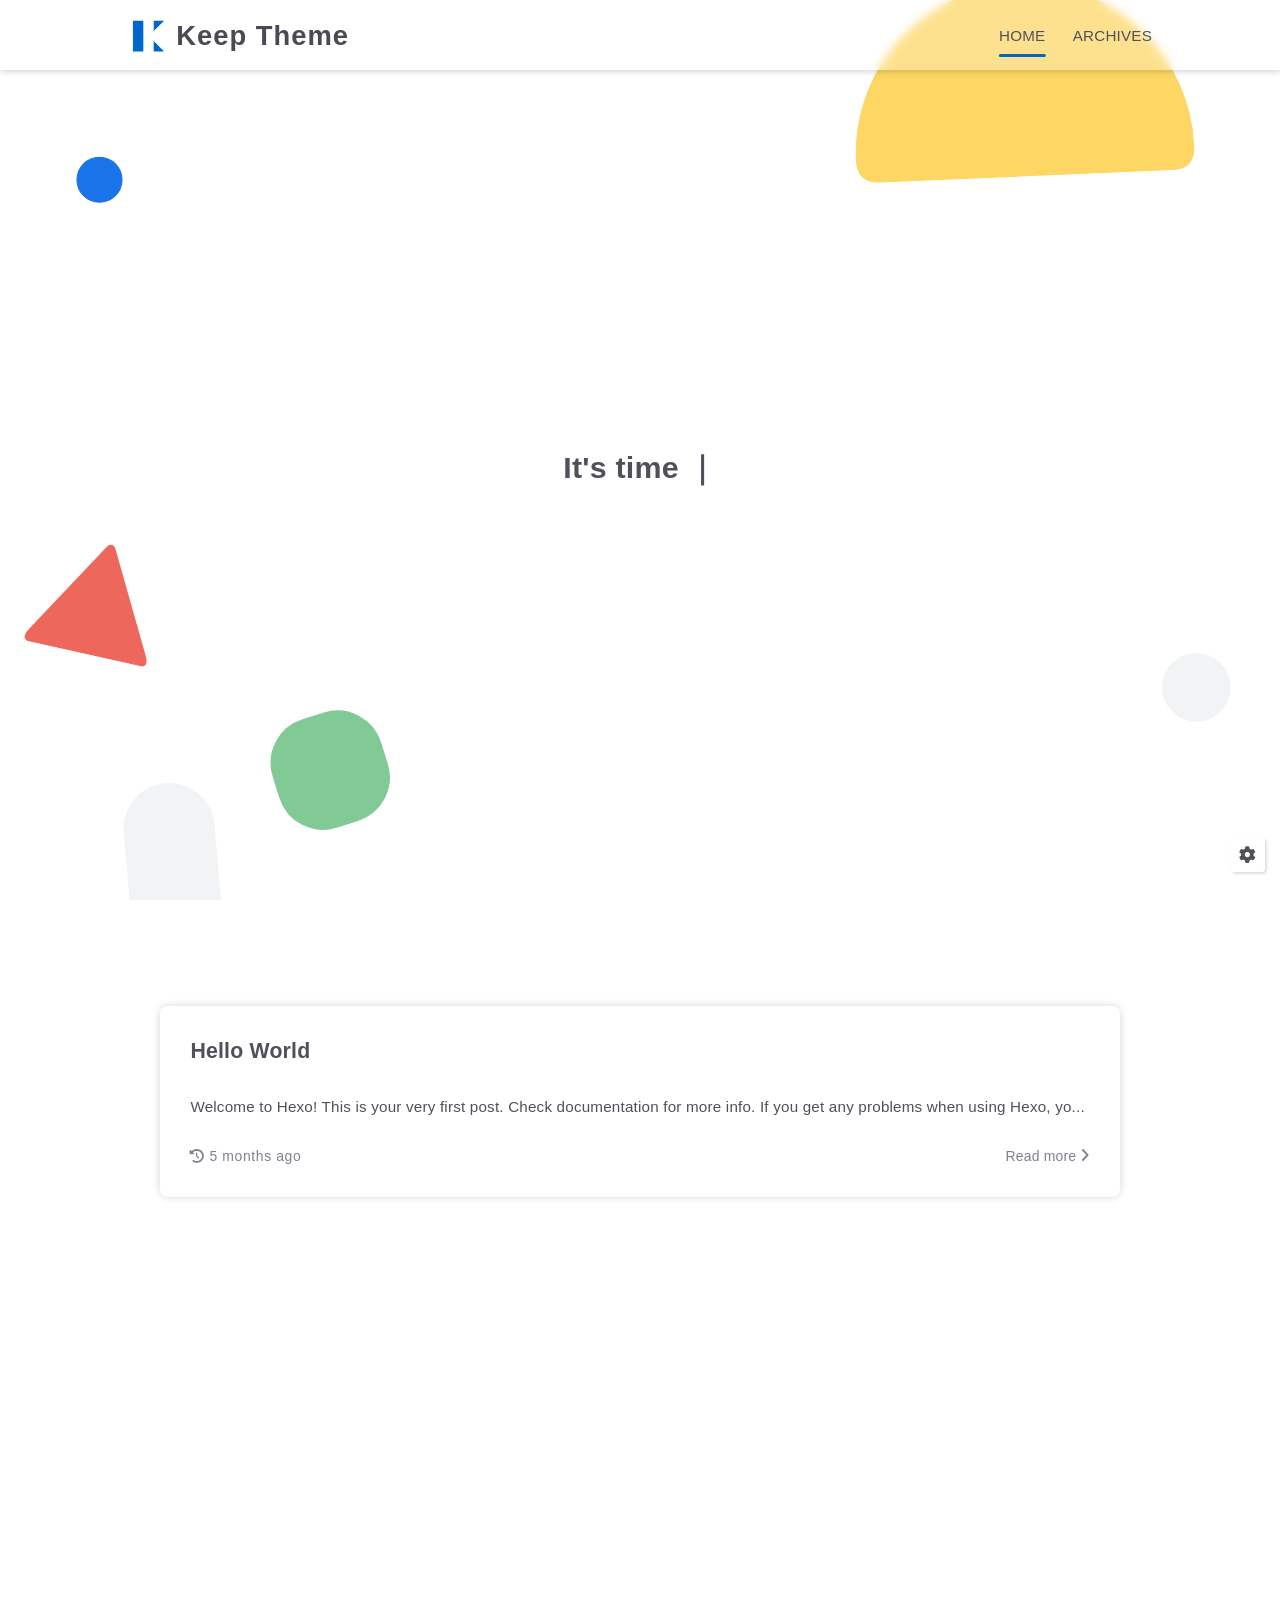
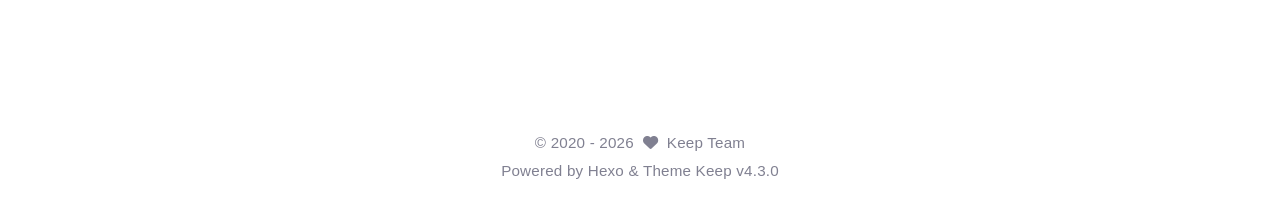
==== index.html @ 242fffd3 "Site updated: 2026-06-15 00:03:01" ====
<!DOCTYPE html>
<html lang="en">
<head>
    <meta charset="utf-8">
    <meta name="viewport" content="width=device-width, initial-scale=1, maximum-scale=1">
    <meta name="keywords" content="Hexo Theme Keep">
    <meta name="description" content="Hexo Theme Keep">
    <meta name="author" content="Keep Team">
    
    <title>
        
        Keep Theme
    </title>
    
<link rel="stylesheet" href="/css/style.css">

    
        <link rel="shortcut icon" href="/images/logo.svg">
    
    
<link rel="stylesheet" href="/font/css/fontawesome.min.css">

    
<link rel="stylesheet" href="/font/css/regular.min.css">

    
<link rel="stylesheet" href="/font/css/solid.min.css">

    
<link rel="stylesheet" href="/font/css/brands.min.css">

    
    <script>
        (function () {
            let theme = localStorage.getItem('KEEP-THEME-STATUS');
            let classname = "";
            if (!theme || (JSON.parse(theme).isAutoTheme)){
                classname = (window.matchMedia && window.matchMedia('(prefers-color-scheme: dark)').matches) ? "dark-mode" : "light-mode";
            }
            else{
                classname = JSON.parse(theme).isDark ? "dark-mode" : "light-mode";
            }
            document.documentElement.classList.add(classname);
        })();
    </script>
    <script class="keep-theme-configurations">
    const KEEP = window.KEEP || {}
    KEEP.hexo_config = {"hostname":"example.com","root":"/","language":"en"}
    KEEP.theme_config = {"base_info":{"primary_color":"#0066cc","title":"Keep Theme","author":"Keep Team","avatar":"/images/avatar.svg","logo":"/images/logo.svg","favicon":"/images/logo.svg"},"menu":{"home":"/","archives":"/archives"},"first_screen":{"enable":true,"background_img":"/images/bg.svg","background_img_dark":"/images/bg.svg","description":"It's time to study.","hitokoto":false},"social_contact":{"enable":false,"links":{"github":null,"weixin":null,"qq":null,"weibo":null,"zhihu":null,"twitter":null,"x":null,"facebook":null,"email":null}},"scroll":{"progress_bar":false,"percent":false,"hide_header":true},"home":{"announcement":null,"category":false,"tag":false,"post_datetime":"updated"},"post":{"author_badge":{"enable":true,"level_badge":true,"custom_badge":["One","Two","Three"]},"word_count":{"wordcount":false,"min2read":false},"datetime_format":"YYYY-MM-DD HH:mm:ss","copyright_info":false,"share":false,"reward":{"enable":false,"img_link":null,"text":null,"icon":null}},"code_block":{"tools":{"enable":false,"style":"default"},"highlight_theme":"default"},"toc":{"enable":false,"number":false,"expand_all":false,"init_open":true,"layout":"right"},"website_count":{"busuanzi_count":{"enable":false,"site_uv":false,"site_pv":false,"page_pv":false}},"local_search":{"enable":false,"preload":false},"comment":{"enable":false,"use":"valine","valine":{"appid":null,"appkey":null,"server_urls":null,"placeholder":null},"gitalk":{"github_id":null,"github_admins":null,"repository":null,"client_id":null,"client_secret":null,"proxy":null},"twikoo":{"env_id":null,"region":null,"version":"1.6.39"},"waline":{"server_url":null,"reaction":false,"version":"3.3.2"},"giscus":{"repo":null,"repo_id":null,"category":"Announcements","category_id":null,"reactions_enabled":false},"artalk":{"server":null},"disqus":{"shortname":null}},"rss":{"enable":false},"lazyload":{"enable":false},"cdn":{"enable":false,"provider":"cdnjs","custom":{"enable":false,"url":null}},"pjax":{"enable":false},"footer":{"since":2020,"word_count":false,"site_deploy":{"enable":false,"provider":"github","url":null},"record":{"enable":false,"list":[{"code":null,"link":null}]}},"inject":{"enable":false,"css":[null],"js":[null]},"root":"","search_db_path":"keep-search.json","source_data":{},"version":"4.3.0"}
    KEEP.language_ago = {"second":"%s seconds ago","minute":"%s minutes ago","hour":"%s hours ago","day":"%s days ago","week":"%s weeks ago","month":"%s months ago","year":"%s years ago"}
    KEEP.language_code_block = {"copy":"Copy code","copied":"Copied","fold":"Fold code block","folded":"Folded"}
    KEEP.language_copy_copyright = {"copy":"Copy copyright info","copied":"Copied","title":"Original post title","author":"Original post author","link":"Original post link"}
  </script>
<meta name="generator" content="Hexo 7.3.0"></head>


<body>
<div class="progress-bar-container">
    

    
</div>



<main class="page-container border-box">
    <!-- home first screen  -->
    
        
<div class="first-screen-container border-box flex-center fade-in-down-animation">
    <div class="first-screen-content border-box">
        <div class="top-placeholder border-box"></div>

        <div class="middle-placeholder border-box">
            
                <div class="description border-box">
                    
                        
                            
                                <div class="desc-item border-box"><span class="desc">It&#39;s time to study.</span><span class="cursor">｜</span></div>
                            
                        
                    
                </div>
            

            
        </div>

        <div class="bottom-placeholder border-box">
            
        </div>
    </div>
</div>

    

    <!-- page content -->
    <div class="page-main-content border-box is-home">
        <div class="page-main-content-top">
            
<header class="header-wrapper transparent-1">

    <div class="border-box header-content has-first-screen">
        <div class="left flex-start border-box">
            
                <a class="logo-image border-box" href="/">
                    <img src="/images/logo.svg">
                </a>
            
            <a class="site-name border-box" href="/">
               Keep Theme
            </a>
        </div>

        <div class="right border-box">
            <div class="pc border-box">
                <ul class="menu-list border-box">
                    
                        
                        <li class="menu-item flex-start border-box active">
                            <a class="menu-text-color border-box" href="/">
                                
                                HOME
                                
                            </a>
                            
                        </li>
                    
                        
                        <li class="menu-item flex-start border-box">
                            <a class="menu-text-color border-box" href="/archives">
                                
                                ARCHIVES
                                
                            </a>
                            
                        </li>
                    
                    
                </ul>
            </div>
            <div class="mobile border-box flex-start">
                
                <div class="icon-item menu-bar">
                    <div class="menu-bar-middle"></div>
                </div>
            </div>
        </div>
    </div>

    <div class="header-drawer">
        <ul class="drawer-menu-list border-box">
            
                
                <li class="drawer-menu-item border-box not-sub-menu active">
                    <label class="drawer-menu-label border-box">
                        <a class="drawer-menu-text-color left-side flex-start border-box" href="/">
                            
                            HOME
                        </a>
                        
                    </label>
                    
                </li>
            
                
                <li class="drawer-menu-item border-box not-sub-menu">
                    <label class="drawer-menu-label border-box">
                        <a class="drawer-menu-text-color left-side flex-start border-box" href="/archives">
                            
                            ARCHIVES
                        </a>
                        
                    </label>
                    
                </li>
            
        </ul>
    </div>

    <div class="window-mask"></div>

</header>


        </div>

        <div class="page-main-content-middle border-box">

            <div class="main-content border-box">
                

                    <div class="home-content-container fade-in-down-animation">
    
    <ul class="home-post-list border-box">
        
            <li class="home-post-item">

                

                <div class="home-post-item-bottom border-box">
                    
                    <h3 class="home-post-title border-box">
                        <a href="/2026/06/14/hello-world/">
                            Hello World
                        </a>
                    </h3>

                    <div class="home-post-content keep-markdown-body">
                        
                            Welcome to Hexo! This is your very first post. Check documentation for more info. If you get any problems when using Hexo, yo...
                        
                    </div>

                    

<div class="post-meta-info-container border-box home">
    <div class="post-meta-info border-box">
        
            <span class="meta-info-item border-box">
                <i class="icon fa-solid fa-history"></i>&nbsp;<span class="home-post-history"
                                                                                data-updated="Sun Jun 14 2026 20:55:34 GMT+0800"
                >2026-06-14 20:55:34</span>
            </span>
        

        

        

        

        
        
        
        
    </div>

    
        <a class="home-read-more" href="/2026/06/14/hello-world/">Read more&nbsp;<i class="icon fas fa-angle-right"></i></a>
    
</div>

                </div>
            </li>
        
    </ul>
    



</div>


                
            </div>
        </div>

        <div class="page-main-content-bottom border-box">
            
<footer class="footer border-box">
    <div class="copyright-info info-item">
    &copy;&nbsp;<span>2020</span>&nbsp;-&nbsp;2026
    
            &nbsp;<i class="fas fa-heart icon-animate"></i>&nbsp;&nbsp;<a href="/">Keep Team</a>
        
    </div>

    <div class="theme-info info-item">
        Powered by&nbsp;<a target="_blank" href="https://hexo.io">Hexo</a>&nbsp;&&nbsp;Theme&nbsp;<a class="keep-version" target="_blank" href="https://github.com/XPoet/hexo-theme-keep">Keep</a>
    </div>

    

    

    
</footer>

        </div>
    </div>

    <!-- post tools -->
    

    <!-- side tools -->
    <div class="side-tools">
        <div class="side-tools-container border-box side-tools-show-handle">
    <ul class="side-tools-list side-tools-show-handle border-box">
        <li class="tools-item tool-font-adjust-plus flex-center">
            <i class="fas fa-search-plus"></i>
        </li>

        <li class="tools-item tool-font-adjust-minus flex-center">
            <i class="fas fa-search-minus"></i>
        </li>

        <!-- toggle mode -->
        
            <li class="tools-item tool-toggle-theme-mode flex-center">
                <i class="fas fa-moon"></i>
            </li>
        

        <!-- rss -->
        

        <!-- to bottom -->
        <li class="tools-item tool-scroll-to-bottom flex-center">
            <i class="fas fa-arrow-down"></i>
        </li>
    </ul>

    <ul class="exposed-tools-list border-box">
        

        

        <li class="tools-item tool-toggle-show flex-center">
            <i class="fas fa-cog fa-spin"></i>
        </li>

        <li class="tools-item tool-scroll-to-top flex-center show-arrow">
            <i class="arrow fas fa-arrow-up"></i>
            <span class="percent"></span>
        </li>
    </ul>
</div>

    </div>

    <!-- image mask -->
    <div class="zoom-in-image-mask">
    <img class="zoom-in-image">
</div>


    <!-- local search -->
    

    <!-- tablet toc -->
    
</main>






<!-- common js -->

<script src="/js/utils.js"></script>

<script src="/js/header-shrink.js"></script>

<script src="/js/back2top.js"></script>

<script src="/js/toggle-theme.js"></script>

<script src="/js/code-block.js"></script>

<script src="/js/main.js"></script>

<script src="/js/libs/anime.min.js"></script>


<!-- local search -->


<!-- lazyload -->


<div class="">
    <!-- home page -->
    
        
<script src="/js/page/home-page.js"></script>

    

    <!-- post page -->
    

    <!-- categories page -->
    

    <!-- links page -->
    

    <!-- photos page -->
    

    <!-- tools page -->
    
</div>

<!-- mermaid -->


<!-- pjax -->



</body>
</html>
---- css/style.css ----
:root {
  --base-font-size: 15.2px;
  --base-line-height: 22px;
  --base-font-weight: 400;
  --base-font-family: Optima-Regular, Optima, PingFang SC, Microsoft YaHei, sans-serif;
  --page-content-width: 80%;
  --page-content-width-tablet: 88%;
  --page-content-width-mobile: 90%;
  --page-content-max-width: 960px;
  --page-content-max-width-2: calc(var(--page-content-max-width) * 1.2);
  --component-gap: 36px;
  --box-border-radius: 8px;
  --header-height: 70px;
  --header-shrink-height: calc(var(--header-height) * 0.72);
  --header-backdrop-filter-blur: 4px;
  --header-scroll-progress-bar-height: 2px;
  --header-title-font-family: var(--base-font-family);
  --header-title-font-size: 1.8rem;
  --header-menu-icon: inline-flex;
  --first-screen-display: block;
  --first-screen-font-family: var(--base-font-family);
  --first-screen-font-size: 2rem;
  --first-screen-font-color-light: #50505c;
  --first-screen-font-color-dark: #adbac5;
  --first-screen-font-offset: 0;
  --first-screen-icon-size: 1.8rem;
  --first-screen-icon-color-light: #50505c;
  --first-screen-icon-color-dark: #adbac5;
  --first-screen-header-font-color-light: #50505c;
  --first-screen-header-font-color-dark: #adbac5;
  --home-post-hover-scale: 1;
  --post-title-align: left;
  --post-author-avatar: block;
  --post-author-name: flex;
  --post-create-datetime: flex;
  --post-update-datetime: flex;
  --post-img-align: 0 auto 0 0;
}
.fade-in-down-animation {
  animation-name: fade-in-down;
  animation-duration: 1s;
  animation-fill-mode: both;
}
.title-hover-animation {
  position: relative;
  display: inline-block;
  color: var(--text-color-2);
  line-height: 1.3;
  vertical-align: top;
  border-bottom: none;
}
.title-hover-animation::before {
  position: absolute;
  bottom: -4px;
  left: 0;
  width: 100%;
  height: 2px;
  background-color: var(--text-color-2);
  transform: scaleX(0);
  visibility: hidden;
  content: "";
  transition-delay: 0s, 0s, 0s, 0s, 0s, 0s;
  transition-timing-function: ease, ease, ease, ease, ease-in-out, ease-in-out;
  transition-duration: 0.2s, 0.2s, 0.2s, 0.2s, 0.2s, 0.2s;
  transition-property: color, background, box-shadow, border-color, visibility, transform;
}
.title-hover-animation:hover::before {
  transform: scaleX(1);
  visibility: visible;
}
@-moz-keyframes fade-in-down {
  0% {
    transform: translateY(-50px);
    opacity: 0;
  }
  100% {
    transform: translateY(0);
    opacity: 1;
  }
}
@-webkit-keyframes fade-in-down {
  0% {
    transform: translateY(-50px);
    opacity: 0;
  }
  100% {
    transform: translateY(0);
    opacity: 1;
  }
}
@-o-keyframes fade-in-down {
  0% {
    transform: translateY(-50px);
    opacity: 0;
  }
  100% {
    transform: translateY(0);
    opacity: 1;
  }
}
@keyframes fade-in-down {
  0% {
    transform: translateY(-50px);
    opacity: 0;
  }
  100% {
    transform: translateY(0);
    opacity: 1;
  }
}
@-moz-keyframes heartbeat-animate {
  0%, 100% {
    transform: scale(1);
  }
  10%, 30% {
    transform: scale(0.88);
  }
  20%, 40%, 60%, 80% {
    transform: scale(1.08);
  }
  50%, 70% {
    transform: scale(1.08);
  }
}
@-webkit-keyframes heartbeat-animate {
  0%, 100% {
    transform: scale(1);
  }
  10%, 30% {
    transform: scale(0.88);
  }
  20%, 40%, 60%, 80% {
    transform: scale(1.08);
  }
  50%, 70% {
    transform: scale(1.08);
  }
}
@-o-keyframes heartbeat-animate {
  0%, 100% {
    transform: scale(1);
  }
  10%, 30% {
    transform: scale(0.88);
  }
  20%, 40%, 60%, 80% {
    transform: scale(1.08);
  }
  50%, 70% {
    transform: scale(1.08);
  }
}
@keyframes heartbeat-animate {
  0%, 100% {
    transform: scale(1);
  }
  10%, 30% {
    transform: scale(0.88);
  }
  20%, 40%, 60%, 80% {
    transform: scale(1.08);
  }
  50%, 70% {
    transform: scale(1.08);
  }
}
@-moz-keyframes img-loading-animation {
  to {
    transform: rotate(1turn);
  }
}
@-webkit-keyframes img-loading-animation {
  to {
    transform: rotate(1turn);
  }
}
@-o-keyframes img-loading-animation {
  to {
    transform: rotate(1turn);
  }
}
@keyframes img-loading-animation {
  to {
    transform: rotate(1turn);
  }
}
@-moz-keyframes blink-caret {
  from, to {
    opacity: 0;
  }
  50% {
    opacity: 1;
  }
}
@-webkit-keyframes blink-caret {
  from, to {
    opacity: 0;
  }
  50% {
    opacity: 1;
  }
}
@-o-keyframes blink-caret {
  from, to {
    opacity: 0;
  }
  50% {
    opacity: 1;
  }
}
@keyframes blink-caret {
  from, to {
    opacity: 0;
  }
  50% {
    opacity: 1;
  }
}
@-moz-keyframes shake {
  0% {
    transform: rotate(-5deg);
  }
  25% {
    transform: rotate(5deg);
  }
  50% {
    transform: rotate(-5deg);
  }
  75% {
    transform: rotate(5deg);
  }
  100% {
    transform: rotate(-5deg);
  }
}
@-webkit-keyframes shake {
  0% {
    transform: rotate(-5deg);
  }
  25% {
    transform: rotate(5deg);
  }
  50% {
    transform: rotate(-5deg);
  }
  75% {
    transform: rotate(5deg);
  }
  100% {
    transform: rotate(-5deg);
  }
}
@-o-keyframes shake {
  0% {
    transform: rotate(-5deg);
  }
  25% {
    transform: rotate(5deg);
  }
  50% {
    transform: rotate(-5deg);
  }
  75% {
    transform: rotate(5deg);
  }
  100% {
    transform: rotate(-5deg);
  }
}
@keyframes shake {
  0% {
    transform: rotate(-5deg);
  }
  25% {
    transform: rotate(5deg);
  }
  50% {
    transform: rotate(-5deg);
  }
  75% {
    transform: rotate(5deg);
  }
  100% {
    transform: rotate(-5deg);
  }
}
:root {
  --primary-color: #06c;
  --primary-color-light-1: #0075eb;
  --primary-color-light-2: #0a85ff;
  --primary-color-dark-1: #005cb8;
  --primary-color-dark-2: #0052a3;
  --background-color-1: #fff;
  --background-color-1-transparent: rgba(255,255,255,0.6);
  --background-color-2: #f7f7f7;
  --background-color-3: #f0f0f0;
  --content-background-color: #fff;
  --text-color-1: #484853;
  --text-color-2: #4c4c57;
  --text-color-3: #50505c;
  --text-color-4: #808091;
  --text-color-5: #b7b7c0;
  --text-color-6: #ededef;
  --text-color-badge: #fff;
  --toc-text-color: #6f6f80;
  --badge-color: #f0f0f0;
  --badge-background-color: #9393a1;
  --border-color: #b3b3b3;
  --selection-color: #0075eb;
  --shadow-color: rgba(0,0,0,0.16);
  --shadow-hover-color: rgba(0,0,0,0.22);
  --scrollbar-color: #686877;
  --scrollbar-background-color: #e6e6e6;
  --toc-scrollbar-color: rgba(80,80,92,0.1);
  --copyright-icon-bg-color: rgba(80,80,92,0.12);
  --avatar-background-color: #005cb8;
  --header-transparent-background-1: rgba(255,255,255,0.28);
  --header-transparent-background-2: rgba(255,255,255,0.4);
  --pjax-progress-bar-color: linear-gradient(45deg, #f10006, #ef5b00, #e59c01, #19ca05, #00cab5, #0264c8, #c303c3);
  --post-h-bottom-border-color: rgba(80,80,92,0.15);
  --keep-info-color: rgba(117,117,122,0.8);
  --keep-info-background-color: rgba(117,117,122,0.1);
  --keep-info-border-color: rgba(117,117,122,0.6);
  --keep-primary-color: #0458ab;
  --keep-primary-background-color: rgba(4,88,171,0.1);
  --keep-primary-border-color: rgba(4,88,171,0.6);
  --keep-warning-color: #b78d0f;
  --keep-warning-background-color: rgba(183,141,15,0.1);
  --keep-warning-border-color: rgba(183,141,15,0.6);
  --keep-success-color: #10b981;
  --keep-success-background-color: rgba(16,185,129,0.1);
  --keep-success-border-color: rgba(16,185,129,0.6);
  --keep-danger-color: #f43f5e;
  --keep-danger-background-color: rgba(244,63,94,0.1);
  --keep-danger-border-color: rgba(244,63,94,0.6);
  display: none;
}
.light-mode {
  --primary-color: #06c;
  --primary-color-light-1: #0075eb;
  --primary-color-light-2: #0a85ff;
  --primary-color-dark-1: #005cb8;
  --primary-color-dark-2: #0052a3;
  --background-color-1: #fff;
  --background-color-1-transparent: rgba(255,255,255,0.6);
  --background-color-2: #f7f7f7;
  --background-color-3: #f0f0f0;
  --content-background-color: #fff;
  --text-color-1: #484853;
  --text-color-2: #4c4c57;
  --text-color-3: #50505c;
  --text-color-4: #808091;
  --text-color-5: #b7b7c0;
  --text-color-6: #ededef;
  --text-color-badge: #fff;
  --toc-text-color: #6f6f80;
  --badge-color: #f0f0f0;
  --badge-background-color: #9393a1;
  --border-color: #b3b3b3;
  --selection-color: #0075eb;
  --shadow-color: rgba(0,0,0,0.16);
  --shadow-hover-color: rgba(0,0,0,0.22);
  --scrollbar-color: #686877;
  --scrollbar-background-color: #e6e6e6;
  --toc-scrollbar-color: rgba(80,80,92,0.1);
  --copyright-icon-bg-color: rgba(80,80,92,0.12);
  --avatar-background-color: #005cb8;
  --header-transparent-background-1: rgba(255,255,255,0.28);
  --header-transparent-background-2: rgba(255,255,255,0.4);
  --pjax-progress-bar-color: linear-gradient(45deg, #f10006, #ef5b00, #e59c01, #19ca05, #00cab5, #0264c8, #c303c3);
  --post-h-bottom-border-color: rgba(80,80,92,0.15);
  --keep-info-color: rgba(117,117,122,0.8);
  --keep-info-background-color: rgba(117,117,122,0.1);
  --keep-info-border-color: rgba(117,117,122,0.6);
  --keep-primary-color: #0458ab;
  --keep-primary-background-color: rgba(4,88,171,0.1);
  --keep-primary-border-color: rgba(4,88,171,0.6);
  --keep-warning-color: #b78d0f;
  --keep-warning-background-color: rgba(183,141,15,0.1);
  --keep-warning-border-color: rgba(183,141,15,0.6);
  --keep-success-color: #10b981;
  --keep-success-background-color: rgba(16,185,129,0.1);
  --keep-success-border-color: rgba(16,185,129,0.6);
  --keep-danger-color: #f43f5e;
  --keep-danger-background-color: rgba(244,63,94,0.1);
  --keep-danger-border-color: rgba(244,63,94,0.6);
  display: unset;
}
.dark-mode {
  --primary-color: #06c;
  --primary-color-light-1: #0075eb;
  --primary-color-light-2: #0a85ff;
  --primary-color-dark-1: #005cb8;
  --primary-color-dark-2: #0052a3;
  --background-color-1: #22272e;
  --background-color-1-transparent: rgba(34,39,46,0.6);
  --background-color-2: #292f38;
  --background-color-3: #313842;
  --content-background-color: #21262d;
  --text-color-1: #b7c2cc;
  --text-color-2: #b2bec8;
  --text-color-3: #adbac5;
  --text-color-4: #6c8397;
  --text-color-5: #4d5e6c;
  --text-color-6: #2e3841;
  --text-color-badge: #ddd;
  --toc-text-color: #8296a6;
  --badge-color: #343c47;
  --badge-background-color: #ced6dc;
  --border-color: #596678;
  --selection-color: #005ebc;
  --shadow-color: rgba(120,120,120,0.18);
  --shadow-hover-color: rgba(120,120,120,0.24);
  --scrollbar-color: #505b6c;
  --scrollbar-background-color: #1d2127;
  --toc-scrollbar-color: rgba(173,186,197,0.1);
  --copyright-icon-bg-color: rgba(173,186,197,0.12);
  --avatar-background-color: #004a93;
  --header-transparent-background-1: rgba(34,39,46,0.28);
  --header-transparent-background-2: rgba(34,39,46,0.4);
  --pjax-progress-bar-color: linear-gradient(45deg, #ea404a, #ea722f, #e9a71f, #67e559, #18ecec, #1b85f1, #ee1dee);
  --post-h-bottom-border-color: rgba(173,186,197,0.15);
  --keep-info-color: #9999a2;
  --keep-info-background-color: rgba(153,153,162,0.1);
  --keep-info-border-color: rgba(153,153,162,0.5);
  --keep-primary-color: #268bef;
  --keep-primary-background-color: rgba(38,139,239,0.1);
  --keep-primary-border-color: rgba(38,139,239,0.6);
  --keep-warning-color: #ecc34d;
  --keep-warning-background-color: rgba(236,195,77,0.1);
  --keep-warning-border-color: rgba(236,195,77,0.6);
  --keep-success-color: #10b981;
  --keep-success-background-color: rgba(16,185,129,0.1);
  --keep-success-border-color: rgba(16,185,129,0.6);
  --keep-danger-color: #f43f5e;
  --keep-danger-background-color: rgba(244,63,94,0.1);
  --keep-danger-border-color: rgba(244,63,94,0.6);
  display: unset;
}
* {
  transition-delay: 0s, 0s, 0s, 0s;
  transition-timing-function: ease, ease, ease, ease;
  transition-duration: 0.2s, 0.2s, 0.2s, 0.2s;
  transition-property: color, background, box-shadow, border-color;
}
*::-webkit-scrollbar {
  width: 0.4rem;
  height: 0.32rem;
  transition: all 0.2s ease;
}
*::-webkit-scrollbar-thumb {
  background: var(--scrollbar-color);
  border-radius: 0.2rem;
}
*::-webkit-scrollbar-track {
  background: var(--scrollbar-background-color);
}
html,
body {
  position: relative;
  width: 100%;
  height: 100%;
  margin: 0;
  padding: 0;
  color: var(--text-color-3);
  font-weight: var(--base-font-weight);
  font-size: var(--base-font-size);
  font-family: var(--base-font-family);
  line-height: var(--base-line-height);
  letter-spacing: 0.2px;
  background: var(--background-color-1);
}
html::-webkit-scrollbar,
body::-webkit-scrollbar {
  width: 0.56rem;
  height: 0.56rem;
}
@media (max-width: 800px) {
  html,
  body {
    font-size: calc(var(--base-font-size) * 0.95) !important;
    line-height: calc(var(--base-line-height) * 0.95) !important;
  }
  html::-webkit-scrollbar,
  body::-webkit-scrollbar {
    width: 0.42rem;
    height: 0.42rem;
  }
}
@media (max-width: 500px) {
  html,
  body {
    font-size: calc(var(--base-font-size) * 0.9) !important;
    line-height: calc(var(--base-line-height) * 0.9) !important;
  }
}
::selection {
  color: #fff;
  background: var(--selection-color);
}
ul,
ol,
li {
  margin: 0;
  padding: 0;
  list-style: none;
}
a {
  color: var(--text-color-3);
  text-decoration: none;
}
a i,
a span {
  color: var(--text-color-3);
}
a:hover,
a:active {
  color: var(--primary-color);
  text-decoration: none !important;
}
a:hover i,
a:active i,
a:hover span,
a:active span {
  color: var(--primary-color);
}
.dark-mode img {
  filter: brightness(0.9);
}
.dark-mode img:hover {
  filter: brightness(1);
}
img[lazyload] {
  position: relative;
  box-sizing: border-box;
  width: 8rem;
  height: 8rem;
  box-shadow: none !important;
  cursor: not-allowed;
  pointer-events: none;
}
img[lazyload]::before {
  position: absolute;
  top: 0;
  left: 0;
  display: block;
  width: 100%;
  height: 100%;
  background: var(--background-color-1);
  content: '';
  transition-delay: 0s, 0s, 0s, 0s, 0s;
  transition-timing-function: ease, ease, ease, ease, ease;
  transition-duration: 0.2s, 0.2s, 0.2s, 0.2s, 0.2s;
  transition-property: color, background, box-shadow, border-color, background;
}
img[lazyload]::after {
  position: absolute;
  top: 0;
  right: 0;
  bottom: 0;
  left: 0;
  display: block;
  width: 2rem;
  height: 2rem;
  margin: auto;
  border: 2px solid var(--text-color-6);
  border-top-color: var(--selection-color);
  border-left-color: var(--selection-color);
  border-radius: 50%;
  animation: img-loading-animation 750ms infinite linear;
  content: '';
  transition-delay: 0s, 0s, 0s, 0s, 0s;
  transition-timing-function: ease, ease, ease, ease, ease;
  transition-duration: 0.2s, 0.2s, 0.2s, 0.2s, 0.2s;
  transition-property: color, background, box-shadow, border-color, border;
}
.flex-center {
  display: flex;
  align-items: center;
  justify-content: center;
}
.flex-start {
  display: flex;
  align-items: center;
  justify-content: flex-start;
}
.flex-end {
  display: flex;
  align-items: center;
  justify-content: flex-end;
}
.border-box {
  position: relative;
  box-sizing: border-box;
}
.text-ellipsis {
  overflow: hidden;
  white-space: nowrap;
  text-overflow: ellipsis;
}
.text-color-2 {
  color: var(--text-color-2);
}
.text-color-3 {
  color: var(--text-color-3);
}
.text-color-4 {
  color: var(--text-color-4);
}
.clear::after {
  display: block;
  clear: both;
  height: 0;
  overflow: hidden;
  visibility: hidden;
  content: '';
}
.tooltip {
  position: relative;
  box-sizing: border-box;
}
.tooltip:hover .tooltip-content {
  display: inline-block;
}
.tooltip.show-img .tooltip-content {
  display: none !important;
}
.tooltip .tooltip-content {
  position: absolute;
  top: -0.4rem;
  left: 50%;
  z-index: 1010;
  display: none;
  box-sizing: border-box;
  padding: 0.2rem 0.6rem;
  color: var(--text-color-6);
  font-size: 0.8rem;
  letter-spacing: 0.8px;
  white-space: nowrap;
  background: var(--text-color-1);
  border-radius: 0.3rem;
  transform: translateX(-50%) translateY(-100%);
  transition-delay: 0s, 0s, 0s, 0s, 0s;
  transition-timing-function: ease, ease, ease, ease, ease;
  transition-duration: 0.2s, 0.2s, 0.2s, 0.2s, 0.2s;
  transition-property: color, background, box-shadow, border-color, display;
  -moz-user-select: none;
  -ms-user-select: none;
  -webkit-user-select: none;
  user-select: none;
}
.tooltip-img {
  position: relative;
  box-sizing: border-box;
}
.tooltip-img.show-img .tooltip-img-box {
  display: flex;
}
.tooltip-img .tooltip-img-box {
  position: absolute;
  top: -0.4rem;
  left: 50%;
  z-index: 1011;
  display: none;
  align-items: center;
  justify-content: center;
  box-sizing: border-box;
  min-height: 6rem;
  overflow: hidden;
  background: var(--background-color-3);
  border: 0.2rem solid var(--text-color-4);
  border-radius: 0.3rem;
  transform: translateX(-50%) translateY(-100%);
  transition-delay: 0s, 0s, 0s, 0s, 0s;
  transition-timing-function: ease, ease, ease, ease, ease;
  transition-duration: 0.2s, 0.2s, 0.2s, 0.2s, 0.2s;
  transition-property: color, background, box-shadow, border-color, display;
  -moz-user-select: none;
  -ms-user-select: none;
  -webkit-user-select: none;
  user-select: none;
}
.tooltip-img .tooltip-img-box.has-tip {
  flex-direction: column;
  justify-content: space-between;
}
.tooltip-img .tooltip-img-box img {
  display: block;
  max-height: 10rem;
}
.tooltip-img .tooltip-img-box .tip {
  position: relative;
  box-sizing: border-box;
  width: 100%;
  padding: 0.3rem 0;
  color: #555;
  font-size: 0.9rem;
  text-align: center;
}
.keep-markdown-body,
.keep-markdown-body > .post {
  font-size: 1rem;
}
.keep-markdown-body blockquote,
.keep-markdown-body > .post blockquote {
  position: relative;
  display: flex;
  flex-direction: column;
  justify-content: flex-start;
  box-sizing: border-box;
  margin: 1.4rem 0;
  padding: 0.8rem;
  color: var(--text-color-3);
  background: var(--background-color-2);
  border-left: 0.4rem solid var(--text-color-4);
  border-top-left-radius: 0.2rem;
  border-bottom-left-radius: 0.2rem;
}
.keep-markdown-body blockquote p,
.keep-markdown-body > .post blockquote p,
.keep-markdown-body blockquote ul,
.keep-markdown-body > .post blockquote ul,
.keep-markdown-body blockquote ol,
.keep-markdown-body > .post blockquote ol,
.keep-markdown-body blockquote footer,
.keep-markdown-body > .post blockquote footer {
  position: relative;
  box-sizing: border-box;
}
.keep-markdown-body blockquote footer,
.keep-markdown-body > .post blockquote footer {
  margin-bottom: 0.6rem;
  font-style: italic;
}
.keep-markdown-body blockquote cite,
.keep-markdown-body > .post blockquote cite {
  position: relative;
  box-sizing: border-box;
  margin-left: 1rem;
  color: var(--text-color-4);
}
.keep-markdown-body blockquote cite::before,
.keep-markdown-body > .post blockquote cite::before {
  content: '— ';
}
.keep-markdown-body p,
.keep-markdown-body > .post p {
  margin: 0.6rem 0;
  color: var(--text-color-3);
  line-height: 2;
}
.keep-markdown-body a,
.keep-markdown-body > .post a {
  position: relative;
  box-sizing: border-box;
  padding-bottom: 0.1rem;
  text-decoration: none;
  overflow-wrap: break-word;
  border-bottom: 0.1rem solid var(--text-color-4);
  outline: 0;
  cursor: pointer;
}
.keep-markdown-body a .fas,
.keep-markdown-body > .post a .fas,
.keep-markdown-body a .far,
.keep-markdown-body > .post a .far,
.keep-markdown-body a .fab,
.keep-markdown-body > .post a .fab {
  position: relative;
  margin: 0 0.2rem 0 0.4rem;
  color: var(--text-color-4);
  font-size: 0.8rem;
}
.keep-markdown-body a:hover,
.keep-markdown-body > .post a:hover {
  text-decoration: underline;
}
.keep-markdown-body a:hover::after,
.keep-markdown-body > .post a:hover::after {
  background: var(--primary-color);
}
.keep-markdown-body strong,
.keep-markdown-body > .post strong {
  color: var(--text-color-3);
}
.keep-markdown-body em,
.keep-markdown-body > .post em {
  color: var(--text-color-3);
}
.keep-markdown-body del,
.keep-markdown-body > .post del {
  color: var(--text-color-3);
}
.keep-markdown-body ul li,
.keep-markdown-body > .post ul li,
.keep-markdown-body ol li,
.keep-markdown-body > .post ol li {
  margin: 0.3rem 0 0.3rem 1rem;
  line-height: 2rem;
}
.keep-markdown-body ul li,
.keep-markdown-body > .post ul li {
  list-style: disc;
}
.keep-markdown-body ul li ul li,
.keep-markdown-body > .post ul li ul li {
  list-style: circle;
}
.keep-markdown-body ul li ul li ul li,
.keep-markdown-body > .post ul li ul li ul li {
  list-style: square;
}
.keep-markdown-body ol li,
.keep-markdown-body > .post ol li {
  list-style: decimal;
}
.keep-markdown-body ol li ol li,
.keep-markdown-body > .post ol li ol li {
  list-style: upper-alpha;
}
.keep-markdown-body ol li ol li ol li,
.keep-markdown-body > .post ol li ol li ol li {
  list-style: upper-roman;
}
.keep-markdown-body li,
.keep-markdown-body > .post li {
  color: var(--text-color-3);
}
.keep-markdown-body h1,
.keep-markdown-body > .post h1,
.keep-markdown-body h2,
.keep-markdown-body > .post h2,
.keep-markdown-body h3,
.keep-markdown-body > .post h3,
.keep-markdown-body h4,
.keep-markdown-body > .post h4,
.keep-markdown-body h5,
.keep-markdown-body > .post h5,
.keep-markdown-body h6,
.keep-markdown-body > .post h6 {
  position: relative;
  display: block;
  box-sizing: border-box;
  padding-top: 0.4rem;
  padding-right: 2.2rem;
  padding-bottom: 0.2rem;
  overflow: hidden;
  color: var(--text-color-2);
  line-height: 1.6;
  border-bottom: 1px solid var(--post-h-bottom-border-color);
}
@media (max-width: 800px) {
  .keep-markdown-body h1,
  .keep-markdown-body > .post h1,
  .keep-markdown-body h2,
  .keep-markdown-body > .post h2,
  .keep-markdown-body h3,
  .keep-markdown-body > .post h3,
  .keep-markdown-body h4,
  .keep-markdown-body > .post h4,
  .keep-markdown-body h5,
  .keep-markdown-body > .post h5,
  .keep-markdown-body h6,
  .keep-markdown-body > .post h6 {
    line-height: 1.5;
  }
}
@media (max-width: 500px) {
  .keep-markdown-body h1,
  .keep-markdown-body > .post h1,
  .keep-markdown-body h2,
  .keep-markdown-body > .post h2,
  .keep-markdown-body h3,
  .keep-markdown-body > .post h3,
  .keep-markdown-body h4,
  .keep-markdown-body > .post h4,
  .keep-markdown-body h5,
  .keep-markdown-body > .post h5,
  .keep-markdown-body h6,
  .keep-markdown-body > .post h6 {
    line-height: 1.4;
  }
}
.keep-markdown-body h1:hover a.headerlink,
.keep-markdown-body > .post h1:hover a.headerlink,
.keep-markdown-body h2:hover a.headerlink,
.keep-markdown-body > .post h2:hover a.headerlink,
.keep-markdown-body h3:hover a.headerlink,
.keep-markdown-body > .post h3:hover a.headerlink,
.keep-markdown-body h4:hover a.headerlink,
.keep-markdown-body > .post h4:hover a.headerlink,
.keep-markdown-body h5:hover a.headerlink,
.keep-markdown-body > .post h5:hover a.headerlink,
.keep-markdown-body h6:hover a.headerlink,
.keep-markdown-body > .post h6:hover a.headerlink,
.keep-markdown-body h1:hover a.markdownIt-Anchor,
.keep-markdown-body > .post h1:hover a.markdownIt-Anchor,
.keep-markdown-body h2:hover a.markdownIt-Anchor,
.keep-markdown-body > .post h2:hover a.markdownIt-Anchor,
.keep-markdown-body h3:hover a.markdownIt-Anchor,
.keep-markdown-body > .post h3:hover a.markdownIt-Anchor,
.keep-markdown-body h4:hover a.markdownIt-Anchor,
.keep-markdown-body > .post h4:hover a.markdownIt-Anchor,
.keep-markdown-body h5:hover a.markdownIt-Anchor,
.keep-markdown-body > .post h5:hover a.markdownIt-Anchor,
.keep-markdown-body h6:hover a.markdownIt-Anchor,
.keep-markdown-body > .post h6:hover a.markdownIt-Anchor {
  visibility: visible;
}
.keep-markdown-body h1 a.headerlink,
.keep-markdown-body > .post h1 a.headerlink,
.keep-markdown-body h2 a.headerlink,
.keep-markdown-body > .post h2 a.headerlink,
.keep-markdown-body h3 a.headerlink,
.keep-markdown-body > .post h3 a.headerlink,
.keep-markdown-body h4 a.headerlink,
.keep-markdown-body > .post h4 a.headerlink,
.keep-markdown-body h5 a.headerlink,
.keep-markdown-body > .post h5 a.headerlink,
.keep-markdown-body h6 a.headerlink,
.keep-markdown-body > .post h6 a.headerlink,
.keep-markdown-body h1 a.markdownIt-Anchor,
.keep-markdown-body > .post h1 a.markdownIt-Anchor,
.keep-markdown-body h2 a.markdownIt-Anchor,
.keep-markdown-body > .post h2 a.markdownIt-Anchor,
.keep-markdown-body h3 a.markdownIt-Anchor,
.keep-markdown-body > .post h3 a.markdownIt-Anchor,
.keep-markdown-body h4 a.markdownIt-Anchor,
.keep-markdown-body > .post h4 a.markdownIt-Anchor,
.keep-markdown-body h5 a.markdownIt-Anchor,
.keep-markdown-body > .post h5 a.markdownIt-Anchor,
.keep-markdown-body h6 a.markdownIt-Anchor,
.keep-markdown-body > .post h6 a.markdownIt-Anchor {
  position: absolute;
  top: 0.4rem;
  right: 0;
  z-index: 1;
  display: inline-flex;
  align-items: center;
  justify-content: center;
  box-sizing: border-box;
  width: 1.6em;
  height: 1.6em;
  margin-left: 0;
  padding: 0;
  color: var(--text-color-4);
  font-size: 1.2rem;
  line-height: 1;
  text-decoration: none;
  border: none;
  visibility: hidden;
  cursor: pointer;
}
.keep-markdown-body h1 a.headerlink:hover,
.keep-markdown-body > .post h1 a.headerlink:hover,
.keep-markdown-body h2 a.headerlink:hover,
.keep-markdown-body > .post h2 a.headerlink:hover,
.keep-markdown-body h3 a.headerlink:hover,
.keep-markdown-body > .post h3 a.headerlink:hover,
.keep-markdown-body h4 a.headerlink:hover,
.keep-markdown-body > .post h4 a.headerlink:hover,
.keep-markdown-body h5 a.headerlink:hover,
.keep-markdown-body > .post h5 a.headerlink:hover,
.keep-markdown-body h6 a.headerlink:hover,
.keep-markdown-body > .post h6 a.headerlink:hover,
.keep-markdown-body h1 a.markdownIt-Anchor:hover,
.keep-markdown-body > .post h1 a.markdownIt-Anchor:hover,
.keep-markdown-body h2 a.markdownIt-Anchor:hover,
.keep-markdown-body > .post h2 a.markdownIt-Anchor:hover,
.keep-markdown-body h3 a.markdownIt-Anchor:hover,
.keep-markdown-body > .post h3 a.markdownIt-Anchor:hover,
.keep-markdown-body h4 a.markdownIt-Anchor:hover,
.keep-markdown-body > .post h4 a.markdownIt-Anchor:hover,
.keep-markdown-body h5 a.markdownIt-Anchor:hover,
.keep-markdown-body > .post h5 a.markdownIt-Anchor:hover,
.keep-markdown-body h6 a.markdownIt-Anchor:hover,
.keep-markdown-body > .post h6 a.markdownIt-Anchor:hover {
  color: var(--text-color-3);
  text-decoration: none;
}
.keep-markdown-body h1 a.headerlink::before,
.keep-markdown-body > .post h1 a.headerlink::before,
.keep-markdown-body h2 a.headerlink::before,
.keep-markdown-body > .post h2 a.headerlink::before,
.keep-markdown-body h3 a.headerlink::before,
.keep-markdown-body > .post h3 a.headerlink::before,
.keep-markdown-body h4 a.headerlink::before,
.keep-markdown-body > .post h4 a.headerlink::before,
.keep-markdown-body h5 a.headerlink::before,
.keep-markdown-body > .post h5 a.headerlink::before,
.keep-markdown-body h6 a.headerlink::before,
.keep-markdown-body > .post h6 a.headerlink::before,
.keep-markdown-body h1 a.markdownIt-Anchor::before,
.keep-markdown-body > .post h1 a.markdownIt-Anchor::before,
.keep-markdown-body h2 a.markdownIt-Anchor::before,
.keep-markdown-body > .post h2 a.markdownIt-Anchor::before,
.keep-markdown-body h3 a.markdownIt-Anchor::before,
.keep-markdown-body > .post h3 a.markdownIt-Anchor::before,
.keep-markdown-body h4 a.markdownIt-Anchor::before,
.keep-markdown-body > .post h4 a.markdownIt-Anchor::before,
.keep-markdown-body h5 a.markdownIt-Anchor::before,
.keep-markdown-body > .post h5 a.markdownIt-Anchor::before,
.keep-markdown-body h6 a.markdownIt-Anchor::before,
.keep-markdown-body > .post h6 a.markdownIt-Anchor::before {
  font-weight: 600;
  font-family: 'Font Awesome 6 Free';
  content: '\f0c1';
}
.keep-markdown-body h1 code,
.keep-markdown-body > .post h1 code,
.keep-markdown-body h2 code,
.keep-markdown-body > .post h2 code,
.keep-markdown-body h3 code,
.keep-markdown-body > .post h3 code,
.keep-markdown-body h4 code,
.keep-markdown-body > .post h4 code,
.keep-markdown-body h5 code,
.keep-markdown-body > .post h5 code,
.keep-markdown-body h6 code,
.keep-markdown-body > .post h6 code {
  position: relative;
  display: inline-block;
  transform: translateY(-0.2rem) !important;
}
.keep-markdown-body h1,
.keep-markdown-body > .post h1 {
  font-weight: 600;
  font-size: 1.68rem;
}
@media (max-width: 800px) {
  .keep-markdown-body h1,
  .keep-markdown-body > .post h1 {
    font-size: 1.512rem;
  }
}
@media (max-width: 500px) {
  .keep-markdown-body h1,
  .keep-markdown-body > .post h1 {
    font-size: 1.344rem;
  }
}
.keep-markdown-body h1 a.headerlink,
.keep-markdown-body > .post h1 a.headerlink,
.keep-markdown-body h1 a.markdownIt-Anchor,
.keep-markdown-body > .post h1 a.markdownIt-Anchor {
  font-size: 1.344rem;
}
.keep-markdown-body h2,
.keep-markdown-body > .post h2 {
  font-weight: 600;
  font-size: 1.6rem;
}
@media (max-width: 800px) {
  .keep-markdown-body h2,
  .keep-markdown-body > .post h2 {
    font-size: 1.44rem;
  }
}
@media (max-width: 500px) {
  .keep-markdown-body h2,
  .keep-markdown-body > .post h2 {
    font-size: 1.28rem;
  }
}
.keep-markdown-body h2 a.headerlink,
.keep-markdown-body > .post h2 a.headerlink,
.keep-markdown-body h2 a.markdownIt-Anchor,
.keep-markdown-body > .post h2 a.markdownIt-Anchor {
  font-size: 1.28rem;
}
.keep-markdown-body h3,
.keep-markdown-body > .post h3 {
  font-weight: 550;
  font-size: 1.5rem;
}
@media (max-width: 800px) {
  .keep-markdown-body h3,
  .keep-markdown-body > .post h3 {
    font-size: 1.35rem;
  }
}
@media (max-width: 500px) {
  .keep-markdown-body h3,
  .keep-markdown-body > .post h3 {
    font-size: 1.2rem;
  }
}
.keep-markdown-body h3 a.headerlink,
.keep-markdown-body > .post h3 a.headerlink,
.keep-markdown-body h3 a.markdownIt-Anchor,
.keep-markdown-body > .post h3 a.markdownIt-Anchor {
  font-size: 1.2rem;
}
.keep-markdown-body h4,
.keep-markdown-body > .post h4 {
  font-weight: 550;
  font-size: 1.4rem;
}
@media (max-width: 800px) {
  .keep-markdown-body h4,
  .keep-markdown-body > .post h4 {
    font-size: 1.26rem;
  }
}
@media (max-width: 500px) {
  .keep-markdown-body h4,
  .keep-markdown-body > .post h4 {
    font-size: 1.12rem;
  }
}
.keep-markdown-body h4 a.headerlink,
.keep-markdown-body > .post h4 a.headerlink,
.keep-markdown-body h4 a.markdownIt-Anchor,
.keep-markdown-body > .post h4 a.markdownIt-Anchor {
  font-size: 1.12rem;
}
.keep-markdown-body h5,
.keep-markdown-body > .post h5 {
  font-weight: 500;
  font-size: 1.3rem;
}
@media (max-width: 800px) {
  .keep-markdown-body h5,
  .keep-markdown-body > .post h5 {
    font-size: 1.17rem;
  }
}
@media (max-width: 500px) {
  .keep-markdown-body h5,
  .keep-markdown-body > .post h5 {
    font-size: 1.04rem;
  }
}
.keep-markdown-body h5 a.headerlink,
.keep-markdown-body > .post h5 a.headerlink,
.keep-markdown-body h5 a.markdownIt-Anchor,
.keep-markdown-body > .post h5 a.markdownIt-Anchor {
  font-size: 1.04rem;
}
.keep-markdown-body h6,
.keep-markdown-body > .post h6 {
  font-weight: 500;
  font-size: 1.2rem;
}
@media (max-width: 800px) {
  .keep-markdown-body h6,
  .keep-markdown-body > .post h6 {
    font-size: 1.08rem;
  }
}
@media (max-width: 500px) {
  .keep-markdown-body h6,
  .keep-markdown-body > .post h6 {
    font-size: 0.96rem;
  }
}
.keep-markdown-body h6 a.headerlink,
.keep-markdown-body > .post h6 a.headerlink,
.keep-markdown-body h6 a.markdownIt-Anchor,
.keep-markdown-body > .post h6 a.markdownIt-Anchor {
  font-size: 1.2rem;
}
.keep-markdown-body img,
.keep-markdown-body > .post img {
  position: relative;
  display: block;
  box-sizing: border-box;
  max-width: 100%;
  box-shadow: 0 0 0.2rem var(--shadow-color);
  cursor: zoom-in;
  opacity: 1;
}
.keep-markdown-body img.hide,
.keep-markdown-body > .post img.hide {
  opacity: 0;
}
.keep-markdown-body img[lazyload],
.keep-markdown-body > .post img[lazyload] {
  margin: 0.8rem auto 0.2rem;
  zoom: 1 !important;
}
.keep-markdown-body > img,
.keep-markdown-body > .post > img,
.keep-markdown-body p > img,
.keep-markdown-body > .post p > img {
  margin: var(--post-img-align);
}
.keep-markdown-body > .table-container,
.keep-markdown-body > .post > .table-container {
  box-sizing: border-box;
  width: 100%;
  margin: 1.5rem 0;
  overflow: auto;
}
.keep-markdown-body > .table-container table,
.keep-markdown-body > .post > .table-container table {
  box-sizing: border-box;
  width: 100%;
  border-collapse: collapse;
  border-spacing: 0;
}
.keep-markdown-body > .table-container table td,
.keep-markdown-body > .post > .table-container table td,
.keep-markdown-body > .table-container table th,
.keep-markdown-body > .post > .table-container table th {
  padding: 0;
  white-space: nowrap;
}
.keep-markdown-body > .table-container table td,
.keep-markdown-body > .post > .table-container table td {
  color: var(--text-color-3);
}
.keep-markdown-body > .table-container table th,
.keep-markdown-body > .post > .table-container table th {
  color: var(--text-color-2);
  font-weight: 600;
}
.keep-markdown-body > .table-container table td,
.keep-markdown-body > .post > .table-container table td,
.keep-markdown-body > .table-container table th,
.keep-markdown-body > .post > .table-container table th {
  padding: 0.5rem 1rem;
  border: 0.1rem solid var(--border-color);
}
.keep-markdown-body > .table-container table tr,
.keep-markdown-body > .post > .table-container table tr {
  background-color: var(--background-color-1);
  border: 0.1rem solid var(--border-color);
}
.keep-markdown-body > .table-container table tr:nth-child(2n),
.keep-markdown-body > .post > .table-container table tr:nth-child(2n) {
  background-color: var(--background-color-2);
}
.keep-markdown-body .mermaid,
.keep-markdown-body > .post .mermaid {
  background: #f5f5f5 !important;
  border-radius: 0.3rem;
}
:root {
  --toolbar-foreground: #50505c;
  --toolbar-background: #f0f0f0;
  --code-foreground: #585865;
  --code-background: rgba(0,102,204,0.15);
  --code-border-color: #2994ff;
  --highlight-background: #fafafa;
  --highlight-foreground: #535360;
  --highlight-comment: #8e908c;
  --highlight-red: #c82829;
  --highlight-orange: #f5871f;
  --highlight-yellow: #eab700;
  --highlight-green: #718c00;
  --highlight-aqua: #3e999f;
  --highlight-blue: #4271ae;
  --highlight-purple: #8959a8;
  --highlight-deletion: #ec685e;
  --highlight-addition: #509c35;
  --highlight-gutter-color: #585865;
  --highlight-gutter-bg-color: #f2f2f2;
  --mac-toolbar-background-color: #21252b;
  --shrink-line-foreground: #808091;
  --shrink-line-background-1: rgba(210,210,210,0.9);
  --shrink-line-background-2: rgba(225,225,225,0.6);
}
@media (prefers-color-scheme: light) {
  :root {
    --toolbar-foreground: #50505c;
    --toolbar-background: #f0f0f0;
    --code-foreground: #585865;
    --code-background: rgba(0,102,204,0.15);
    --code-border-color: #2994ff;
    --highlight-background: #fafafa;
    --highlight-foreground: #535360;
    --highlight-comment: #8e908c;
    --highlight-red: #c82829;
    --highlight-orange: #f5871f;
    --highlight-yellow: #eab700;
    --highlight-green: #718c00;
    --highlight-aqua: #3e999f;
    --highlight-blue: #4271ae;
    --highlight-purple: #8959a8;
    --highlight-deletion: #ec685e;
    --highlight-addition: #509c35;
    --highlight-gutter-color: #585865;
    --highlight-gutter-bg-color: #f2f2f2;
    --mac-toolbar-background-color: #21252b;
    --shrink-line-foreground: #808091;
    --shrink-line-background-1: rgba(210,210,210,0.9);
    --shrink-line-background-2: rgba(225,225,225,0.6);
  }
}
@media (prefers-color-scheme: dark) {
  :root {
    --toolbar-foreground: #adbac5;
    --toolbar-background: #313842;
    --code-foreground: #b5c1cb;
    --code-background: rgba(0,102,204,0.15);
    --code-border-color: #003d7a;
    --highlight-background: #1f242a;
    --highlight-foreground: #afbbc6;
    --highlight-comment: #969896;
    --highlight-red: #c66;
    --highlight-orange: #de935f;
    --highlight-yellow: #f0c674;
    --highlight-green: #b5bd68;
    --highlight-aqua: #8abeb7;
    --highlight-blue: #81a2be;
    --highlight-purple: #b294bb;
    --highlight-deletion: #ec685e;
    --highlight-addition: #509c35;
    --highlight-gutter-color: #b1bdc8;
    --highlight-gutter-bg-color: #1f2329;
    --mac-toolbar-background-color: #1f2021;
    --shrink-line-foreground: #6c8397;
    --shrink-line-background-1: rgba(38,38,38,0.9);
    --shrink-line-background-2: rgba(52,52,52,0.6);
  }
}
.light-mode {
  --toolbar-foreground: #50505c;
  --toolbar-background: #f0f0f0;
  --code-foreground: #585865;
  --code-background: rgba(0,102,204,0.15);
  --code-border-color: #2994ff;
  --highlight-background: #fafafa;
  --highlight-foreground: #535360;
  --highlight-comment: #8e908c;
  --highlight-red: #c82829;
  --highlight-orange: #f5871f;
  --highlight-yellow: #eab700;
  --highlight-green: #718c00;
  --highlight-aqua: #3e999f;
  --highlight-blue: #4271ae;
  --highlight-purple: #8959a8;
  --highlight-deletion: #ec685e;
  --highlight-addition: #509c35;
  --highlight-gutter-color: #585865;
  --highlight-gutter-bg-color: #f2f2f2;
  --mac-toolbar-background-color: #21252b;
  --shrink-line-foreground: #808091;
  --shrink-line-background-1: rgba(210,210,210,0.9);
  --shrink-line-background-2: rgba(225,225,225,0.6);
}
.dark-mode {
  --toolbar-foreground: #adbac5;
  --toolbar-background: #313842;
  --code-foreground: #b5c1cb;
  --code-background: rgba(0,102,204,0.15);
  --code-border-color: #003d7a;
  --highlight-background: #1f242a;
  --highlight-foreground: #afbbc6;
  --highlight-comment: #969896;
  --highlight-red: #c66;
  --highlight-orange: #de935f;
  --highlight-yellow: #f0c674;
  --highlight-green: #b5bd68;
  --highlight-aqua: #8abeb7;
  --highlight-blue: #81a2be;
  --highlight-purple: #b294bb;
  --highlight-deletion: #ec685e;
  --highlight-addition: #509c35;
  --highlight-gutter-color: #b1bdc8;
  --highlight-gutter-bg-color: #1f2329;
  --mac-toolbar-background-color: #1f2021;
  --shrink-line-foreground: #6c8397;
  --shrink-line-background-1: rgba(38,38,38,0.9);
  --shrink-line-background-2: rgba(52,52,52,0.6);
}
.code-block,
pre,
.highlight {
  margin: 1.5rem 0;
  padding: 0;
  overflow: auto;
  color: var(--highlight-foreground);
  font-size: 0.96rem;
  line-height: 1.5rem;
  background: var(--highlight-background);
  -ms-text-size-adjust: none;
  -moz-text-size-adjust: none;
  -webkit-text-size-adjust: none;
}
pre,
code {
  font-family: "Source Code Pro", consolas, Menlo;
}
code {
  box-sizing: border-box;
  padding: 0.3rem 0.4rem;
  color: var(--code-foreground);
  font-size: 0.88rem;
  word-wrap: break-word;
  background: var(--code-background);
  border: 0.1rem solid var(--code-border-color);
  border-radius: 0.3rem;
}
pre {
  padding: 0.6rem;
}
pre code {
  padding: 0;
  color: var(--highlight-foreground);
  text-shadow: none;
  background: none;
}
.highlight {
  border-bottom-right-radius: 0.1rem;
  border-bottom-left-radius: 0.1rem;
}
.highlight pre {
  margin: 0;
  padding: 0.6rem 0;
  border: none;
}
.highlight table {
  width: auto;
  margin: 0;
  border: none;
  border-spacing: unset;
}
.highlight td {
  padding: 0;
  border: none;
}
.highlight figcaption {
  box-sizing: border-box;
  padding: 0.5rem;
  color: var(--highlight-foreground);
  font-size: 1rem;
  line-height: 1rem;
}
.highlight figcaption a {
  float: right;
  color: var(--highlight-foreground);
  font-size: 0.9rem;
}
.highlight figcaption a:hover {
  border-bottom-color: var(--highlight-foreground);
}
.highlight .gutter pre {
  padding-right: 0.6rem;
  padding-left: 0.6rem;
  color: var(--highlight-gutter-color);
  text-align: center;
  background-color: var(--highlight-gutter-bg-color);
}
.highlight .code pre {
  width: 100%;
  padding-right: 0.6rem;
  padding-left: 0.6rem;
  background-color: var(--highlight-background);
}
.highlight .line {
  height: 1.5rem;
  color: var(--highlight-foreground);
}
.highlight .line .language-javascript {
  color: var(--highlight-foreground);
}
.highlight .line .attr {
  color: var(--highlight-foreground);
}
.highlight .line .string {
  color: var(--highlight-foreground);
}
.gutter {
  -moz-user-select: none;
  -ms-user-select: none;
  -webkit-user-select: none;
  user-select: none;
  color: var(--highlight-gutter-color);
  background: var(--highlight-gutter-bg-color);
}
.gutter .line {
  color: var(--highlight-gutter-color);
}
.gist table {
  width: auto;
}
.gist table td {
  border: none;
}
pre .deletion {
  color: var(--highlight-deletion);
}
pre .addition {
  color: var(--highlight-addition);
}
pre .meta {
  color: var(--highlight-purple);
}
pre .comment {
  color: var(--highlight-comment);
}
pre .variable,
pre .attribute,
pre .tag,
pre .regexp,
pre .ruby .constant,
pre .xml .tag .title,
pre .xml .pi,
pre .xml .doctype,
pre .html .doctype,
pre .css .id,
pre .css .class,
pre .css .pseudo {
  color: var(--highlight-red);
}
pre .property {
  color: var(--highlight-blue);
}
pre .number,
pre .preprocessor,
pre .built_in,
pre .literal,
pre .params,
pre .constant,
pre .command {
  color: var(--highlight-orange);
}
pre .ruby .class .title,
pre .css .rules .attribute,
pre .string,
pre .value,
pre .inheritance,
pre .header,
pre .ruby .symbol,
pre .xml .cdata,
pre .special,
pre .number,
pre .formula {
  color: var(--highlight-green);
}
pre .title,
pre .css .hexcolor {
  color: var(--highlight-aqua);
}
pre .function,
pre .python .decorator,
pre .python .title,
pre .ruby .function .title,
pre .ruby .title .keyword,
pre .perl .sub,
pre .javascript .title,
pre .coffeescript .title {
  color: var(--highlight-blue);
}
pre .keyword,
pre .javascript .function {
  color: var(--highlight-purple);
}
.highlight-container {
  position: relative;
  box-sizing: border-box;
  margin: 1.4rem 0;
}
.highlight-container.mac {
  margin: 1.4rem 0 1.8rem 0;
  box-shadow: 0 0.8rem 2rem 0 rgba(0,0,0,0.4);
}
.highlight-container.mac:hover .code-tools-box .copy {
  opacity: 1;
}
.highlight-container.mac .code-tools-box {
  justify-content: flex-end;
  padding: 0.4rem 0.6rem 0.7rem 0.4rem;
  background: var(--mac-toolbar-background-color);
}
.highlight-container.mac .code-tools-box::before {
  position: absolute;
  left: 0.8rem;
  width: 0.76rem;
  height: 0.76rem;
  background: #fc625d;
  border-radius: 50%;
  box-shadow: 1.3rem 0 #fdbc40, 2.6rem 0 #35cd4b;
  content: '';
}
.highlight-container.mac .code-tools-box.folded {
  border-bottom-right-radius: 0;
  border-bottom-left-radius: 0;
}
.highlight-container.mac .code-tools-box.folded .copy {
  display: none;
}
.highlight-container.mac .code-tools-box .code-lang {
  order: 1;
  color: #bbb;
}
.highlight-container.mac .code-tools-box .fold {
  order: 2;
  padding: 0 0.1rem 0 0.6rem;
}
.highlight-container.mac .code-tools-box .fold i {
  color: #ccc;
}
.highlight-container.mac .code-tools-box .copy {
  position: absolute;
  top: 3rem;
  right: 0.5rem;
  box-sizing: border-box;
  padding: 0 0.1rem;
  opacity: 0;
  transition-delay: 0s, 0s, 0s, 0s, 0s;
  transition-timing-function: ease, ease, ease, ease, ease-in-out;
  transition-duration: 0.2s, 0.2s, 0.2s, 0.2s, 0.2s;
  transition-property: color, background, box-shadow, border-color, opacity;
}
.highlight-container.mac .code-tools-box .copy i {
  font-size: 1rem;
}
.highlight-container .code-tools-box {
  position: relative;
  z-index: 1001;
  display: flex;
  align-items: center;
  justify-content: space-between;
  box-sizing: border-box;
  width: 100%;
  padding: 0.3rem 0.4rem;
  color: var(--toolbar-foreground);
  background: var(--toolbar-background);
  border-top-left-radius: 0.3rem;
  border-top-right-radius: 0.3rem;
}
.highlight-container .code-tools-box.folded {
  border-bottom-right-radius: 0.3rem;
  border-bottom-left-radius: 0.3rem;
}
.highlight-container .code-tools-box .code-lang {
  justify-content: flex-start;
  margin-left: 0.2rem;
  font-weight: 600;
  font-size: 0.9rem;
  font-family: "Source Code Pro", consolas, Menlo;
  color: var(--text-color-3);
}
.highlight-container .code-tools-box .tool {
  -moz-user-select: none;
  -ms-user-select: none;
  -webkit-user-select: none;
  user-select: none;
  cursor: pointer;
}
.highlight-container .code-tools-box .tool i {
  font-size: 0.9rem;
  color: var(--text-color-3);
}
.highlight-container .code-tools-box .fold {
  padding: 0 0.4rem 0 0.2rem;
}
.highlight-container figure.highlight {
  margin: 0;
}
.highlight-container figure.highlight.folded {
  height: 0 !important;
}
figure.highlight {
  position: relative;
  box-sizing: border-box;
  overflow-y: hidden;
  transition-delay: 0s, 0s, 0s, 0s, 0s;
  transition-timing-function: ease, ease, ease, ease, linear;
  transition-duration: 0.2s, 0.2s, 0.2s, 0.2s, 0.2s;
  transition-property: color, background, box-shadow, border-color, height;
}
figure.highlight .shrink-line {
  position: absolute;
  left: 0;
  box-sizing: border-box;
  width: 100%;
  background: linear-gradient(to bottom, var(--shrink-line-background-1), var(--shrink-line-background-2));
  cursor: pointer;
}
figure.highlight .shrink-line::before {
  color: var(--text-color-4);
  font-weight: 600;
  font-size: 1rem;
  font-family: 'Font Awesome 6 Free';
  content: '\f103';
}
figure.highlight .shrink-line:hover::before {
  font-size: 1.1rem;
}
:root {
  --toolbar-foreground: #50505c;
  --toolbar-background: #f0f0f0;
  --code-foreground: #585865;
  --code-background: rgba(0,102,204,0.15);
  --code-border-color: #2994ff;
  --highlight-background: #fafafa;
  --highlight-foreground: #535360;
  --highlight-comment: #8e908c;
  --highlight-red: #c82829;
  --highlight-orange: #f5871f;
  --highlight-yellow: #eab700;
  --highlight-green: #718c00;
  --highlight-aqua: #3e999f;
  --highlight-blue: #4271ae;
  --highlight-purple: #8959a8;
  --highlight-deletion: #ec685e;
  --highlight-addition: #509c35;
  --highlight-gutter-color: #585865;
  --highlight-gutter-bg-color: #f2f2f2;
  --mac-toolbar-background-color: #21252b;
  --shrink-line-foreground: #808091;
  --shrink-line-background-1: rgba(210,210,210,0.9);
  --shrink-line-background-2: rgba(225,225,225,0.6);
}
@media (prefers-color-scheme: light) {
  :root {
    --toolbar-foreground: #50505c;
    --toolbar-background: #f0f0f0;
    --code-foreground: #585865;
    --code-background: rgba(0,102,204,0.15);
    --code-border-color: #2994ff;
    --highlight-background: #fafafa;
    --highlight-foreground: #535360;
    --highlight-comment: #8e908c;
    --highlight-red: #c82829;
    --highlight-orange: #f5871f;
    --highlight-yellow: #eab700;
    --highlight-green: #718c00;
    --highlight-aqua: #3e999f;
    --highlight-blue: #4271ae;
    --highlight-purple: #8959a8;
    --highlight-deletion: #ec685e;
    --highlight-addition: #509c35;
    --highlight-gutter-color: #585865;
    --highlight-gutter-bg-color: #f2f2f2;
    --mac-toolbar-background-color: #21252b;
    --shrink-line-foreground: #808091;
    --shrink-line-background-1: rgba(210,210,210,0.9);
    --shrink-line-background-2: rgba(225,225,225,0.6);
  }
}
@media (prefers-color-scheme: dark) {
  :root {
    --toolbar-foreground: #adbac5;
    --toolbar-background: #313842;
    --code-foreground: #b5c1cb;
    --code-background: rgba(0,102,204,0.15);
    --code-border-color: #003d7a;
    --highlight-background: #1f242a;
    --highlight-foreground: #afbbc6;
    --highlight-comment: #969896;
    --highlight-red: #c66;
    --highlight-orange: #de935f;
    --highlight-yellow: #f0c674;
    --highlight-green: #b5bd68;
    --highlight-aqua: #8abeb7;
    --highlight-blue: #81a2be;
    --highlight-purple: #b294bb;
    --highlight-deletion: #ec685e;
    --highlight-addition: #509c35;
    --highlight-gutter-color: #b1bdc8;
    --highlight-gutter-bg-color: #1f2329;
    --mac-toolbar-background-color: #1f2021;
    --shrink-line-foreground: #6c8397;
    --shrink-line-background-1: rgba(38,38,38,0.9);
    --shrink-line-background-2: rgba(52,52,52,0.6);
  }
}
.light-mode {
  --toolbar-foreground: #50505c;
  --toolbar-background: #f0f0f0;
  --code-foreground: #585865;
  --code-background: rgba(0,102,204,0.15);
  --code-border-color: #2994ff;
  --highlight-background: #fafafa;
  --highlight-foreground: #535360;
  --highlight-comment: #8e908c;
  --highlight-red: #c82829;
  --highlight-orange: #f5871f;
  --highlight-yellow: #eab700;
  --highlight-green: #718c00;
  --highlight-aqua: #3e999f;
  --highlight-blue: #4271ae;
  --highlight-purple: #8959a8;
  --highlight-deletion: #ec685e;
  --highlight-addition: #509c35;
  --highlight-gutter-color: #585865;
  --highlight-gutter-bg-color: #f2f2f2;
  --mac-toolbar-background-color: #21252b;
  --shrink-line-foreground: #808091;
  --shrink-line-background-1: rgba(210,210,210,0.9);
  --shrink-line-background-2: rgba(225,225,225,0.6);
}
.dark-mode {
  --toolbar-foreground: #adbac5;
  --toolbar-background: #313842;
  --code-foreground: #b5c1cb;
  --code-background: rgba(0,102,204,0.15);
  --code-border-color: #003d7a;
  --highlight-background: #1f242a;
  --highlight-foreground: #afbbc6;
  --highlight-comment: #969896;
  --highlight-red: #c66;
  --highlight-orange: #de935f;
  --highlight-yellow: #f0c674;
  --highlight-green: #b5bd68;
  --highlight-aqua: #8abeb7;
  --highlight-blue: #81a2be;
  --highlight-purple: #b294bb;
  --highlight-deletion: #ec685e;
  --highlight-addition: #509c35;
  --highlight-gutter-color: #b1bdc8;
  --highlight-gutter-bg-color: #1f2329;
  --mac-toolbar-background-color: #1f2021;
  --shrink-line-foreground: #6c8397;
  --shrink-line-background-1: rgba(38,38,38,0.9);
  --shrink-line-background-2: rgba(52,52,52,0.6);
}
.keep-note {
  position: relative;
  box-sizing: border-box;
  width: 100%;
  margin-bottom: 2rem;
  padding: 0.8rem 1rem;
  font-size: 0.9rem;
  border-style: solid;
  border-width: 0.1rem;
  border-radius: 0.4rem;
}
.keep-note.info {
  color: var(--keep-info-color);
  background-color: var(--keep-info-background-color);
  border-color: var(--keep-info-border-color);
}
.keep-note.primary {
  color: var(--keep-primary-color);
  background-color: var(--keep-primary-background-color);
  border-color: var(--keep-primary-border-color);
}
.keep-note.success {
  color: var(--keep-success-color);
  background-color: var(--keep-success-background-color);
  border-color: var(--keep-success-border-color);
}
.keep-note.warning {
  color: var(--keep-warning-color);
  background-color: var(--keep-warning-background-color);
  border-color: var(--keep-warning-border-color);
}
.keep-note.danger {
  color: var(--keep-danger-color);
  background-color: var(--keep-danger-background-color);
  border-color: var(--keep-danger-border-color);
}
.keep-note .keep-note-title {
  box-sizing: border-box;
  padding: 0.6rem 0 0 0;
  color: inherit;
  font-weight: 600;
  font-size: 1rem;
}
.keep-note p {
  color: inherit;
}
.keep-button {
  position: relative;
  box-sizing: border-box;
  margin: auto 0.6rem;
  padding: 0.6rem 1rem;
  color: var(--text-color-3);
  font-size: 1rem;
  background: var(--background-color-1);
  border: none;
  border-radius: 0.4rem;
  box-shadow: 0.1rem 0.2rem 0.4rem var(--shadow-color);
  cursor: pointer;
}
.keep-button i {
  color: var(--text-color-3);
}
.keep-button:hover {
  color: var(--background-color-1);
  background: var(--primary-color);
}
.keep-button:hover i {
  color: var(--background-color-1);
}
.keep-button.size-small {
  margin: auto 0.3rem;
  padding: 0.5rem 0.8rem;
  font-size: 0.8rem;
  border-radius: 0.3rem;
  box-shadow: 0.1rem 0.1rem 0.3rem var(--shadow-color);
}
.keep-button.size-large {
  width: 100%;
  margin: 0.6rem 0;
  padding: 1rem;
  font-size: 1.1rem;
  border-radius: 0.5rem;
  box-shadow: 0.1rem 0.2rem 0.5rem var(--shadow-color);
}
.keep-button.color-info {
  color: var(--text-color-3);
  background-color: var(--background-color-1);
}
.keep-button.color-info:hover {
  color: var(--background-color-1);
  background: var(--primary-color);
}
.keep-button.color-primary {
  color: var(--keep-primary-color);
  background-color: var(--keep-primary-background-color);
}
.keep-button.color-primary:hover {
  color: #fff;
  background-color: var(--keep-primary-color);
}
.keep-button.color-success {
  color: var(--keep-success-color);
  background-color: var(--keep-success-background-color);
}
.keep-button.color-success:hover {
  color: #fff;
  background-color: var(--keep-success-color);
}
.keep-button.color-warning {
  color: var(--keep-warning-color);
  background-color: var(--keep-warning-background-color);
}
.keep-button.color-warning:hover {
  color: #fff;
  background-color: var(--keep-warning-color);
}
.keep-button.color-danger {
  color: var(--keep-danger-color);
  background-color: var(--keep-danger-background-color);
}
.keep-button.color-danger:hover {
  color: #fff;
  background-color: var(--keep-danger-color);
}
.keep-tabs {
  position: relative;
  box-sizing: border-box;
  width: 100%;
  height: auto;
  background: var(--background-color);
  border-radius: 0.4rem;
  box-shadow: 0.1rem 0.1rem 0.5rem var(--shadow-color);
}
.keep-tabs .tabs-nav {
  position: relative;
  display: flex;
  justify-content: flex-start;
  box-sizing: border-box;
  list-style: none;
}
.keep-tabs .tabs-nav::before {
  position: absolute;
  bottom: 0;
  left: 0;
  box-sizing: border-box;
  width: 100%;
  height: 2px;
  background: var(--border-color);
  content: '';
}
.keep-tabs .tabs-nav .tab {
  position: relative;
  box-sizing: border-box;
  margin-right: 0.8rem;
  padding: 1rem 0.6rem;
  overflow: hidden;
  color: var(--text-color-3);
  cursor: pointer;
}
.keep-tabs .tabs-nav .tab.active {
  font-weight: 600;
}
.keep-tabs .tabs-nav .tab.active::before {
  position: absolute;
  bottom: 0;
  left: 50%;
  box-sizing: border-box;
  width: 100%;
  height: 2px;
  background: var(--primary-color);
  border-radius: 0.2rem;
  transform: translateX(-50%);
  content: '';
}
.keep-tabs .tabs-content {
  position: relative;
  box-sizing: border-box;
}
.keep-tabs .tabs-content .tab-pane {
  position: relative;
  box-sizing: border-box;
  width: 100%;
  height: auto;
  min-height: 10rem;
  padding: 0.6rem 0.8rem;
}
.keep-tabs .tabs-content .tab-pane:not(.active) {
  display: none;
}
.keep-timeline {
  margin: 2rem 0;
  padding-top: 2rem;
  padding-left: 2rem;
}
.keep-timeline::before {
  position: absolute;
  top: 0;
  bottom: 0;
  left: 0.4rem;
  width: 0.2rem;
  background-color: var(--primary-color);
  border-radius: 0.1rem;
  content: '';
}
.keep-timeline .keep-timeline-item {
  margin-bottom: 2rem;
}
.keep-timeline .keep-timeline-item::before {
  position: absolute;
  top: 0;
  left: -2rem;
  width: 1rem;
  height: 1rem;
  background-color: var(--primary-color);
  border-radius: 50%;
  content: '';
}
.keep-timeline .keep-timeline-item:last-child {
  margin-bottom: 0;
}
.keep-timeline .keep-timeline-date {
  margin-bottom: 0.5rem;
  color: var(--text-color-2);
  font-size: 1.02rem;
  transform: translateY(-0.2rem);
}
.keep-timeline .keep-timeline-card {
  padding: 1.2rem 1.4rem;
  background-color: var(--background-color-2);
  border-radius: 0.5rem;
}
.page-container {
  width: 100%;
  height: auto;
  background: var(--background-color-1);
}
.page-container .page-main-content {
  display: flex;
  flex-direction: column;
  justify-content: space-between;
  min-height: 100vh;
  padding-top: var(--header-height);
}
.page-container .page-main-content.is-home .transparent-1 {
  background: var(--header-transparent-background-1);
  -webkit-backdrop-filter: blur(var(--header-backdrop-filter-blur));
  backdrop-filter: blur(var(--header-backdrop-filter-blur));
}
.page-container .page-main-content.is-home .transparent-2 {
  background: var(--header-transparent-background-2);
  -webkit-backdrop-filter: blur(calc(var(--header-backdrop-filter-blur) * 1.25));
  backdrop-filter: blur(calc(var(--header-backdrop-filter-blur) * 1.25));
}
.header-shrink .page-container .page-main-content {
  padding-top: var(--header-shrink-height);
}
@media (max-width: 800px) {
  .header-shrink .page-container .page-main-content {
    padding-top: calc(var(--header-shrink-height) * 0.9);
  }
}
@media (max-width: 500px) {
  .header-shrink .page-container .page-main-content {
    padding-top: calc(var(--header-shrink-height) * 0.8);
  }
}
@media (max-width: 800px) {
  .page-container .page-main-content {
    padding-top: calc(var(--header-height) * 0.9);
  }
}
@media (max-width: 500px) {
  .page-container .page-main-content {
    padding-top: calc(var(--header-height) * 0.8);
  }
}
.page-container .page-main-content .page-main-content-top {
  position: fixed;
  top: 0;
  right: 0;
  z-index: 1005;
  box-sizing: border-box;
  width: 100%;
  height: var(--header-height);
  transition-delay: 0s, 0s, 0s, 0s, 0s, 0s;
  transition-timing-function: ease, ease, ease, ease, ease-out, ease;
  transition-duration: 0.2s, 0.2s, 0.2s, 0.2s, 0.3s, 0.2s;
  transition-property: color, background, box-shadow, border-color, transform, height;
}
@media (max-width: 800px) {
  .page-container .page-main-content .page-main-content-top {
    height: calc(var(--header-height) * 0.9);
  }
}
@media (max-width: 500px) {
  .page-container .page-main-content .page-main-content-top {
    height: calc(var(--header-height) * 0.8);
  }
}
.page-container .page-main-content .page-main-content-top.hide {
  transform: translateY(-105%);
}
.header-shrink .page-container .page-main-content .page-main-content-top {
  height: var(--header-shrink-height);
}
@media (max-width: 800px) {
  .header-shrink .page-container .page-main-content .page-main-content-top {
    height: calc(var(--header-shrink-height) * 0.9);
  }
}
@media (max-width: 500px) {
  .header-shrink .page-container .page-main-content .page-main-content-top {
    height: calc(var(--header-shrink-height) * 0.8);
  }
}
.page-container .page-main-content .page-main-content-top.reset-color .header-content .site-name {
  color: var(--text-color-1) !important;
}
.page-container .page-main-content .page-main-content-top.reset-color .header-content .menu-item a {
  color: var(--text-color-3) !important;
}
.page-container .page-main-content .page-main-content-top.reset-color .header-content .menu-item a:hover {
  color: var(--primary-color) !important;
}
.page-container .page-main-content .page-main-content-top.reset-color .header-content .menu-item i.search {
  color: var(--text-color-3) !important;
}
.page-container .page-main-content .page-main-content-middle {
  z-index: 1002;
  display: flex;
  justify-content: center;
  width: 100%;
  padding: var(--component-gap) 0;
}
@media (max-width: 800px) {
  .page-container .page-main-content .page-main-content-middle {
    padding: calc(var(--component-gap) * 0.8) 0;
  }
}
@media (max-width: 500px) {
  .page-container .page-main-content .page-main-content-middle {
    padding: calc(var(--component-gap) * 0.6) 0;
  }
}
.page-container .page-main-content .page-main-content-middle .main-content {
  width: var(--page-content-width);
  max-width: var(--page-content-max-width);
  height: 100%;
  transition-delay: 0s, 0s, 0s, 0s, 0s, 0s;
  transition-timing-function: ease, ease, ease, ease, ease, ease;
  transition-duration: 0.2s, 0.2s, 0.2s, 0.2s, 0.1s, 0.1s;
  transition-property: color, background, box-shadow, border-color, max-width, width;
}
.has-toc .page-container .page-main-content .page-main-content-middle .main-content {
  max-width: var(--page-content-max-width-2);
}
@media (max-width: 800px) {
  .page-container .page-main-content .page-main-content-middle .main-content {
    width: var(--page-content-width-tablet);
  }
}
@media (max-width: 500px) {
  .page-container .page-main-content .page-main-content-middle .main-content {
    width: var(--page-content-width-mobile);
  }
}
.page-container .page-main-content .page-main-content-bottom {
  width: 100%;
}
.page-container .post-tools {
  position: fixed;
  top: calc(var(--header-height) + var(--component-gap));
  z-index: 1003;
  box-sizing: border-box;
  opacity: 0;
  transition-delay: 0s, 0s, 0s, 0s, 0s, 0s, 0.2s, 0s;
  transition-timing-function: ease, ease, ease, ease, ease, ease, ease, ease;
  transition-duration: 0.2s, 0.2s, 0.2s, 0.2s, 0.2s, 0.2s, 0.2s, 0.2s;
  transition-property: color, background, box-shadow, border-color, top, transform, opacity, left;
}
.page-container .post-tools.right-toc {
  left: calc((100vw - var(--page-content-max-width) / 2) - 5rem);
}
.page-container .post-tools.left-toc {
  right: calc((100vw - var(--page-content-max-width) / 2) - 5rem);
}
.header-shrink .page-container .post-tools {
  top: calc(var(--header-shrink-height) + var(--component-gap));
}
@media (max-width: 800px) {
  .page-container .post-tools {
    display: none !important;
  }
}
.page-container .side-tools {
  position: fixed;
  right: 0;
  bottom: 1.6rem;
  z-index: 1003;
  box-sizing: border-box;
  padding-right: 1rem;
}
@media (max-width: 800px) {
  .page-container .side-tools {
    padding-right: 0;
  }
}
.page-container .side-tools:hover .side-tools-container {
  transform: translateX(0);
  opacity: 1;
}
.page-container .tablet-post-toc-mask {
  position: fixed;
  top: 0;
  right: 0;
  z-index: 1010;
  box-sizing: border-box;
  width: 100%;
  height: 100%;
  background: rgba(0,0,0,0);
  visibility: hidden;
  transition-delay: 0s, 0s, 0s, 0s, 0s;
  transition-timing-function: ease, ease, ease, ease, ease;
  transition-duration: 0.2s, 0.2s, 0.2s, 0.2s, 0.2s;
  transition-property: color, background, box-shadow, border-color, visibility;
}
.page-container .tablet-post-toc-mask .tablet-post-toc {
  position: absolute;
  top: 0;
  left: 0;
  box-sizing: border-box;
  width: 22rem;
  height: 100%;
  padding: 1.2rem 1rem;
  background: var(--background-color-1);
  transform: translateX(-100%);
  transition-delay: 0s, 0s, 0s, 0s, 0s;
  transition-timing-function: ease, ease, ease, ease, ease;
  transition-duration: 0.2s, 0.2s, 0.2s, 0.2s, 0.4s;
  transition-property: color, background, box-shadow, border-color, transform;
}
@media (max-width: 500px) {
  .page-container .tablet-post-toc-mask .tablet-post-toc {
    width: 70%;
  }
}
.search-pop-overlay {
  position: fixed;
  top: 0;
  left: 0;
  z-index: 1008;
  display: flex;
  width: 100%;
  height: 100%;
  background: rgba(0,0,0,0);
  visibility: hidden;
  transition-delay: 0s, 0s, 0s, 0s, 0s, 0s;
  transition-timing-function: ease, ease, ease, ease, ease, ease;
  transition-duration: 0.2s, 0.2s, 0.2s, 0.2s, 0.3s, 0.3s;
  transition-property: color, background, box-shadow, border-color, visibility, background;
}
.search-pop-overlay.active {
  background: rgba(0,0,0,0.35);
  visibility: visible;
}
.search-pop-overlay.active .search-popup {
  transform: scale(1);
}
.search-pop-overlay .search-popup {
  z-index: 1006;
  width: 70%;
  height: 80%;
  margin: auto;
  background: var(--background-color-1);
  border-radius: 0.4rem;
  transform: scale(0);
  transition-delay: 0s, 0s, 0s, 0s, 0s;
  transition-timing-function: ease, ease, ease, ease, ease;
  transition-duration: 0.2s, 0.2s, 0.2s, 0.2s, 0.3s;
  transition-property: color, background, box-shadow, border-color, transform;
}
@media (max-width: 800px) {
  .search-pop-overlay .search-popup {
    width: 80%;
  }
}
@media (max-width: 500px) {
  .search-pop-overlay .search-popup {
    width: 90%;
  }
}
.search-pop-overlay .search-popup .search-header {
  display: flex;
  align-items: center;
  height: 3rem;
  padding: 0 1rem;
  background: var(--text-color-6);
  border-top-left-radius: 0.2rem;
  border-top-right-radius: 0.2rem;
}
.search-pop-overlay .search-popup .search-header .search-input-field-pre {
  margin-right: 0.2rem;
  color: var(--text-color-3);
  font-size: 1.3rem;
  cursor: pointer;
}
.search-pop-overlay .search-popup .search-header .search-input-container {
  flex-grow: 1;
  padding: 0.2rem;
}
.search-pop-overlay .search-popup .search-header .search-input-container .search-input {
  width: 100%;
  color: var(--text-color-3);
  font-size: 1.2rem;
  background: transparent;
  border: 0;
  outline: 0;
}
.search-pop-overlay .search-popup .search-header .search-input-container .search-input::-webkit-search-cancel-button {
  display: none;
}
.search-pop-overlay .search-popup .search-header .search-input-container .search-input::-webkit-input-placeholder {
  color: var(--text-color-4);
  font-size: 1rem;
}
.search-pop-overlay .search-popup .search-header .close-popup-btn {
  color: var(--text-color-3);
  font-size: 1.2rem;
  cursor: pointer;
}
.search-pop-overlay .search-popup .search-header .close-popup-btn:hover {
  color: var(--text-color-1);
}
.search-pop-overlay .search-popup #search-result {
  position: relative;
  display: flex;
  box-sizing: border-box;
  height: calc(100% - 3rem);
  padding: 0.3rem 1.5rem;
  overflow: auto;
}
.search-pop-overlay .search-popup #search-result .search-result-list {
  width: 100%;
  height: 100%;
  font-size: 1rem;
}
.search-pop-overlay .search-popup #search-result .search-result-list li {
  box-sizing: border-box;
  margin: 0.8rem 0;
  padding: 0.8rem 0;
  border-bottom: 0.1rem dashed var(--border-color);
}
.search-pop-overlay .search-popup #search-result .search-result-list li:last-child {
  border-bottom: none;
}
.search-pop-overlay .search-popup #search-result .search-result-list li .search-result-title {
  position: relative;
  display: flex;
  align-items: center;
  margin-bottom: 0.8rem;
  padding-left: 1rem;
  font-weight: bold;
}
.search-pop-overlay .search-popup #search-result .search-result-list li .search-result-title::after {
  position: absolute;
  top: 50%;
  left: 0;
  width: 0.4rem;
  height: 0.4rem;
  background: var(--text-color-3);
  border-radius: 50%;
  transform: translateY(-50%);
  content: '';
}
.search-pop-overlay .search-popup #search-result .search-result-list li .search-result {
  margin: 0;
  padding-left: 1rem;
  line-height: 2rem;
  word-wrap: break-word;
}
.search-pop-overlay .search-popup #search-result .search-result-list li a:hover {
  color: var(--text-color-3);
}
.search-pop-overlay .search-popup #search-result .search-result-list li .search-keyword {
  color: var(--primary-color);
  font-weight: bold;
  border-bottom: 0.1rem dashed var(--primary-color);
}
.search-pop-overlay .search-popup #search-result #no-result {
  margin: auto;
  color: var(--text-color-4);
}
.post-toc-wrap {
  width: 100%;
  height: 100%;
  overflow-y: auto;
  font-size: 0.92rem;
}
.post-toc-wrap::-webkit-scrollbar-thumb {
  background: var(--toc-scrollbar-color);
  border-radius: 0.3rem;
}
.post-toc-wrap::-webkit-scrollbar-track {
  background: transparent;
}
.post-toc-wrap .post-toc ol {
  position: relative;
  box-sizing: border-box;
  margin: 0;
  text-align: left;
  list-style: none;
}
.post-toc-wrap .post-toc ol a {
  transition-property: all;
}
.post-toc-wrap .post-toc .nav .nav-item {
  position: relative;
  box-sizing: border-box;
  overflow: hidden;
  line-height: 2;
  white-space: nowrap;
  text-overflow: ellipsis;
}
.post-toc-wrap .post-toc .nav .nav-item.active > .nav-child {
  display: block;
}
.post-toc-wrap .post-toc .nav .nav-item .nav-link {
  position: relative;
  box-sizing: border-box;
  padding-left: 0.8rem;
}
.post-toc-wrap .post-toc .nav .nav-item .nav-link:hover .nav-number,
.post-toc-wrap .post-toc .nav .nav-item .nav-link:hover .nav-text {
  color: var(--primary-color);
}
.post-toc-wrap .post-toc .nav .nav-item .nav-link.active-current > .nav-child {
  display: block;
}
.post-toc-wrap .post-toc .nav .nav-item .nav-link.active-current > .nav-child > .nav-item {
  display: block;
}
.post-toc-wrap .post-toc .nav .nav-item .nav-link.active-current::before {
  position: absolute;
  top: 50%;
  left: 0;
  width: 0.2rem;
  height: 1.2rem;
  background: var(--primary-color);
  border-radius: 0.2rem;
  transform: translateY(-50%);
  content: '';
}
.post-toc-wrap .post-toc .nav .nav-item .nav-link.active-current .nav-number,
.post-toc-wrap .post-toc .nav .nav-item .nav-link.active-current .nav-text {
  color: var(--primary-color);
}
.post-toc-wrap .post-toc .nav .nav-item .nav-link .nav-number,
.post-toc-wrap .post-toc .nav .nav-item .nav-link .nav-text {
  color: var(--toc-text-color);
}
.post-toc-wrap .post-toc .nav .nav-item .nav-child {
  padding-left: 1rem;
  display: none;
}
.comments-container {
  display: inline-block;
  width: 100%;
  margin-top: var(--component-gap);
}
.comments-container .comment-area-title {
  width: 100%;
  color: var(--text-color-3);
  font-size: 1.38rem;
  line-height: 2;
}
.comments-container .comment-area-title i {
  color: var(--text-color-3);
}
@media (max-width: 800px) {
  .comments-container .comment-area-title {
    font-size: 1.2rem;
  }
}
.comments-container .configuration-items-error-tip {
  display: flex;
  align-items: center;
  margin-top: 1rem;
  color: var(--text-color-3);
  font-size: 1rem;
}
.comments-container .configuration-items-error-tip i {
  margin-right: 0.3rem;
  color: var(--text-color-3);
  font-size: 1.2rem;
}
.comments-container .comment-plugin-fail {
  display: none;
  flex-direction: column;
  align-items: center;
  justify-content: space-around;
  width: 100%;
  padding: 2rem;
}
.comments-container .comment-plugin-fail .fail-tip {
  color: var(--text-color-3);
  font-size: 1.1rem;
}
.comments-container .comment-plugin-fail .reload {
  margin-top: 1rem;
}
.comments-container .comment-plugin-loading {
  flex-direction: column;
  padding: 1rem;
  color: var(--text-color-3);
}
.comments-container .comment-plugin-loading .loading-icon {
  color: var(--text-color-4);
  font-size: 2rem;
}
.comments-container .comment-plugin-loading .load-tip {
  margin-top: 1rem;
  color: var(--text-color-4);
  font-size: 1.1rem;
}
.progress-bar-container {
  position: fixed;
  top: 0;
  left: 0;
  z-index: 1009;
  width: 100%;
}
.header-wrapper {
  display: flex;
  align-items: center;
  justify-content: center;
  box-sizing: border-box;
  width: 100%;
  height: 100%;
  padding-top: var(--header-scroll-progress-bar-height);
  background: var(--background-color-1);
  box-shadow: 1px 2px 6px var(--shadow-color);
}
.header-wrapper:hover {
  box-shadow: 1px 2px 10px var(--shadow-hover-color);
}
.header-wrapper .header-content {
  z-index: 1005;
  display: flex;
  flex-direction: row;
  align-items: center;
  justify-content: space-between;
  width: var(--page-content-width);
  max-width: var(--page-content-max-width);
  height: 100%;
  transition-delay: 0s, 0s, 0s, 0s, 0s, 0s;
  transition-timing-function: ease, ease, ease, ease, ease, ease;
  transition-duration: 0.2s, 0.2s, 0.2s, 0.2s, 0.1s, 0.1s;
  transition-property: color, background, box-shadow, border-color, max-width, width;
}
.header-wrapper .header-content.has-first-screen {
  max-width: var(--page-content-max-width-2);
}
.has-toc .header-wrapper .header-content {
  max-width: var(--page-content-max-width-2);
}
@media (max-width: 800px) {
  .header-wrapper .header-content {
    width: var(--page-content-width-tablet);
  }
}
@media (max-width: 500px) {
  .header-wrapper .header-content {
    width: var(--page-content-width-mobile);
  }
}
.header-wrapper .header-content .left {
  height: 100%;
  font-size: 2rem;
  transition-delay: 0s, 0s, 0s, 0s, 0s, 0s;
  transition-timing-function: ease, ease, ease, ease, linear, linear;
  transition-duration: 0.2s, 0.2s, 0.2s, 0.2s, 0.2s, 0.2s;
  transition-property: color, background, box-shadow, border-color, transform, transform-origin;
}
.header-shrink .header-wrapper .header-content .left {
  transform: scale(0.78);
  transform-origin: left;
}
.header-wrapper .header-content .left .logo-image {
  flex-shrink: 0;
  width: 2.68rem;
  height: 2.68rem;
  margin-right: 0.5rem;
}
@media (max-width: 800px) {
  .header-wrapper .header-content .left .logo-image {
    width: 2.412rem;
    height: 2.412rem;
  }
}
@media (max-width: 500px) {
  .header-wrapper .header-content .left .logo-image {
    width: 2.144rem;
    height: 2.144rem;
  }
}
.header-wrapper .header-content .left .logo-image img {
  width: 100%;
  border-radius: 0.4rem;
}
.header-wrapper .header-content .left .site-name {
  color: var(--text-color-1);
  font-weight: 600;
  font-size: var(--header-title-font-size);
  font-family: var(--header-title-font-family);
  line-height: 1;
  letter-spacing: 1px;
}
@media (max-width: 800px) {
  .header-wrapper .header-content .left .site-name {
    font-size: calc(var(--header-title-font-size) * 0.9);
  }
}
@media (max-width: 500px) {
  .header-wrapper .header-content .left .site-name {
    font-size: calc(var(--header-title-font-size) * 0.8);
  }
}
.is-home .header-wrapper .header-content .left .site-name {
  color: var(--first-screen-header-font-color-light);
  filter: brightness(92%);
}
.dark-mode .is-home .header-wrapper .header-content .left .site-name {
  color: var(--first-screen-header-font-color-dark);
  filter: brightness(106%);
}
.show-header-drawer .header-wrapper .header-content .left .site-name {
  color: var(--text-color-1) !important;
}
.header-wrapper .header-content .right .pc .menu-list {
  display: flex;
  gap: 1.8rem;
  align-items: center;
}
@media (max-width: 800px) {
  .header-wrapper .header-content .right .pc .menu-list {
    display: none;
  }
}
.header-wrapper .header-content .right .pc .menu-list .menu-item {
  font-size: 1rem;
  cursor: pointer;
}
.header-wrapper .header-content .right .pc .menu-list .menu-item.search {
  font-size: 1.5rem;
}
.header-wrapper .header-content .right .pc .menu-list .menu-item.search::before {
  display: none !important;
}
.header-wrapper .header-content .right .pc .menu-list .menu-item .menu-text-color {
  color: var(--text-color-3);
}
.header-wrapper .header-content .right .pc .menu-list .menu-item::before {
  position: absolute;
  bottom: -10px;
  left: 50%;
  box-sizing: border-box;
  width: 0;
  height: 2.6px;
  background: var(--primary-color);
  border-radius: 3px;
  transform: translateX(-50%);
  content: '';
  transition-delay: 0s, 0s, 0s, 0s, 0s, 0s, 0s;
  transition-timing-function: ease, ease, ease, ease, linear, linear, ease;
  transition-duration: 0.2s, 0.2s, 0.2s, 0.2s, 0.2s, 0.2s, 0.2s;
  transition-property: color, background, box-shadow, border-color, transform, bottom, width;
}
.header-shrink .header-wrapper .header-content .right .pc .menu-list .menu-item::before {
  bottom: calc(-1 * calc(var(--header-shrink-height) * 0.5 - 12px));
}
.header-wrapper .header-content .right .pc .menu-list .menu-item:hover::before,
.header-wrapper .header-content .right .pc .menu-list .menu-item.active::before {
  width: 100%;
}
.header-wrapper .header-content .right .pc .menu-list .menu-item .menu-icon {
  display: var(--header-menu-icon);
  margin-right: 0.1rem;
}
.is-home .header-wrapper .header-content .right .pc .menu-list .menu-item .menu-text-color {
  color: var(--first-screen-header-font-color-light);
}
.dark-mode .is-home .header-wrapper .header-content .right .pc .menu-list .menu-item .menu-text-color {
  color: var(--first-screen-header-font-color-dark);
}
.header-wrapper .header-content .right .pc .menu-list .menu-item.has-sub-menu::after {
  position: absolute;
  bottom: 0;
  left: 0;
  box-sizing: border-box;
  width: 100%;
  height: 100%;
  content: '';
}
.header-wrapper .header-content .right .pc .menu-list .menu-item.has-sub-menu:hover::after {
  bottom: -100%;
}
.header-wrapper .header-content .right .pc .menu-list .menu-item.has-sub-menu:hover .collapse-icon {
  transform: rotate(180deg);
}
.header-wrapper .header-content .right .pc .menu-list .menu-item.has-sub-menu:hover .sub-menu-list {
  display: flex;
}
.header-wrapper .header-content .right .pc .menu-list .menu-item .collapse-icon {
  margin-left: 0.1rem;
  transition-delay: 0s, 0s, 0s, 0s, 0s;
  transition-timing-function: ease, ease, ease, ease, ease;
  transition-duration: 0.2s, 0.2s, 0.2s, 0.2s, 0.3s;
  transition-property: color, background, box-shadow, border-color, transform;
}
.header-wrapper .header-content .right .pc .menu-list .sub-menu-list {
  position: absolute;
  bottom: -280%;
  left: 50%;
  display: none;
  gap: 1.8rem;
  justify-content: flex-start;
  box-sizing: border-box;
  padding: 0.8rem 1.6rem;
  background: var(--background-color-1);
  border-radius: 0.6rem;
  box-shadow: 0 0 8px var(--shadow-color);
  transform: translateX(-50%);
}
.header-wrapper .header-content .right .pc .menu-list .sub-menu-list .sub-menu-item {
  white-space: nowrap;
}
.header-wrapper .header-content .right .pc .menu-list .sub-menu-list .sub-menu-item .menu-text-color {
  color: var(--text-color-3) !important;
}
.header-wrapper .header-content .right .pc .menu-list .sub-menu-list .sub-menu-item:hover .menu-text-color,
.header-wrapper .header-content .right .pc .menu-list .sub-menu-list .sub-menu-item.active .menu-text-color {
  color: var(--primary-color) !important;
}
.header-wrapper .header-content .right .pc .menu-list .sub-menu-list .sub-menu-item .sub-menu-icon {
  display: var(--header-menu-icon);
  margin-right: 0.4rem;
}
.header-wrapper .header-content .right .mobile {
  gap: 1rem;
}
.header-wrapper .header-content .right .mobile .icon-item {
  position: relative;
  display: none;
  width: 20px;
  height: 20px;
  color: var(--text-color-3);
  font-size: 1.2rem;
  cursor: pointer;
}
.header-wrapper .header-content .right .mobile .icon-item i {
  color: var(--text-color-3);
}
.show-header-drawer .header-wrapper .header-content .right .mobile .icon-item i {
  color: var(--text-color-3) !important;
}
.reset-color .header-wrapper .header-content .right .mobile .icon-item i {
  color: var(--text-color-3) !important;
}
@media (max-width: 800px) {
  .header-wrapper .header-content .right .mobile .icon-item {
    display: flex;
    align-items: center;
    justify-content: center;
  }
}
.header-wrapper .header-content .right .mobile .menu-bar .menu-bar-middle {
  position: relative;
  width: 18px;
  height: 2.5px;
  background: var(--text-color-3);
}
.header-wrapper .header-content .right .mobile .menu-bar .menu-bar-middle::before,
.header-wrapper .header-content .right .mobile .menu-bar .menu-bar-middle::after {
  position: absolute;
  left: 0;
  width: 100%;
  height: 2.5px;
  background: var(--text-color-3);
  content: '';
  transition-delay: 0s, 0s, 0s, 0s, 0s;
  transition-timing-function: ease, ease, ease, ease, ease;
  transition-duration: 0.2s, 0.2s, 0.2s, 0.2s, 0.38s;
  transition-property: color, background, box-shadow, border-color, transform;
}
.header-wrapper .header-content .right .mobile .menu-bar .menu-bar-middle::before {
  top: -6px;
}
.show-header-drawer .header-wrapper .header-content .right .mobile .menu-bar .menu-bar-middle::before {
  transform: translateY(6px) rotate(45deg);
}
.header-wrapper .header-content .right .mobile .menu-bar .menu-bar-middle::after {
  bottom: -6px;
}
.show-header-drawer .header-wrapper .header-content .right .mobile .menu-bar .menu-bar-middle::after {
  transform: translateY(-6px) rotate(-45deg);
}
.reset-color .header-wrapper .header-content .right .mobile .menu-bar .menu-bar-middle {
  background: var(--text-color-3) !important;
}
.reset-color .header-wrapper .header-content .right .mobile .menu-bar .menu-bar-middle::before,
.reset-color .header-wrapper .header-content .right .mobile .menu-bar .menu-bar-middle::after {
  background: var(--text-color-3) !important;
}
.show-header-drawer .header-wrapper .header-content .right .mobile .menu-bar .menu-bar-middle {
  background: transparent !important;
}
.show-header-drawer .header-wrapper .header-content .right .mobile .menu-bar .menu-bar-middle::before,
.show-header-drawer .header-wrapper .header-content .right .mobile .menu-bar .menu-bar-middle::after {
  background: var(--text-color-3) !important;
}
.is-home .header-wrapper .header-content .right .mobile .icon-item i {
  color: var(--first-screen-header-font-color-light);
}
.is-home .header-wrapper .header-content .right .mobile .menu-bar .menu-bar-middle {
  background: var(--first-screen-header-font-color-light);
}
.is-home .header-wrapper .header-content .right .mobile .menu-bar .menu-bar-middle::before,
.is-home .header-wrapper .header-content .right .mobile .menu-bar .menu-bar-middle::after {
  background: var(--first-screen-header-font-color-light);
}
.dark-mode .is-home .header-wrapper .header-content .right .mobile .icon-item i {
  color: var(--first-screen-header-font-color-dark);
}
.dark-mode .is-home .header-wrapper .header-content .right .mobile .menu-bar .menu-bar-middle {
  background: var(--first-screen-header-font-color-dark);
}
.dark-mode .is-home .header-wrapper .header-content .right .mobile .menu-bar .menu-bar-middle::before,
.dark-mode .is-home .header-wrapper .header-content .right .mobile .menu-bar .menu-bar-middle::after {
  background: var(--first-screen-header-font-color-dark);
}
.header-wrapper .header-drawer {
  position: absolute;
  top: 0;
  left: 0;
  z-index: 1002;
  display: none;
  justify-content: center;
  box-sizing: border-box;
  width: 100%;
  padding: var(--header-height) 0 2rem 0;
  background: var(--background-color-1);
  transform: scaleY(0);
  transform-origin: top;
  transition-delay: 0s, 0s, 0s, 0s, 0s;
  transition-timing-function: ease, ease, ease, ease, ease;
  transition-duration: 0.2s, 0.2s, 0.2s, 0.2s, 0.38s;
  transition-property: color, background, box-shadow, border-color, transform;
}
@media (max-width: 800px) {
  .header-wrapper .header-drawer {
    display: flex;
  }
}
.show-header-drawer .header-wrapper .header-drawer {
  transform: scaleY(1);
}
.header-wrapper .header-drawer .drawer-menu-list {
  display: flex;
  flex-direction: column;
  gap: 1.2rem;
  align-items: flex-start;
  justify-content: flex-start;
  width: var(--page-content-width);
  max-width: var(--page-content-max-width);
  height: 100%;
  margin-top: 1rem;
}
@media (max-width: 800px) {
  .header-wrapper .header-drawer .drawer-menu-list {
    width: var(--page-content-width-tablet);
  }
}
@media (max-width: 500px) {
  .header-wrapper .header-drawer .drawer-menu-list {
    width: var(--page-content-width-mobile);
  }
}
.header-wrapper .header-drawer .drawer-menu-list .drawer-menu-item {
  width: 100%;
  padding: 0.6rem 0;
  font-size: 1.06rem;
  border-bottom: 0.1rem solid var(--background-color-3);
}
.header-wrapper .header-drawer .drawer-menu-list .drawer-menu-item.active .drawer-menu-label .drawer-menu-text-color {
  color: var(--primary-color);
}
.header-wrapper .header-drawer .drawer-menu-list .drawer-menu-item.show-sub-menu .collapse-icon {
  transform: rotate(-90deg);
}
.header-wrapper .header-drawer .drawer-menu-list .drawer-menu-item.show-sub-menu .drawer-sub-menu-list {
  display: flex;
  height: auto;
}
.header-wrapper .header-drawer .drawer-menu-list .drawer-menu-item .drawer-menu-label {
  display: flex;
  align-items: center;
  justify-content: space-between;
  width: 100%;
}
.header-wrapper .header-drawer .drawer-menu-list .drawer-menu-item .drawer-menu-label .left-side {
  width: 100%;
}
.header-wrapper .header-drawer .drawer-menu-list .drawer-menu-item .drawer-menu-label .left-side .menu-icon-wrap {
  display: var(--header-menu-icon);
  width: 1.6rem;
  margin-right: 0.4rem;
}
.header-wrapper .header-drawer .drawer-menu-list .drawer-menu-item .drawer-menu-label .right-side {
  margin-left: 0.4rem;
  cursor: pointer;
  transition-delay: 0s, 0s, 0s, 0s, 0s;
  transition-timing-function: ease, ease, ease, ease, ease;
  transition-duration: 0.2s, 0.2s, 0.2s, 0.2s, 0.2s;
  transition-property: color, background, box-shadow, border-color, transform;
}
.header-wrapper .header-drawer .drawer-menu-list .drawer-sub-menu-list {
  position: relative;
  display: none;
  flex-direction: column;
  justify-content: flex-start;
  box-sizing: border-box;
  width: 100%;
  height: 0;
  padding-top: 0.6rem;
  padding-bottom: 0.6rem;
  padding-left: 1.6rem;
  transition-delay: 0s, 0s, 0s, 0s, 0s, 0s;
  transition-timing-function: ease, ease, ease, ease, linear, linear;
  transition-duration: 0.2s, 0.2s, 0.2s, 0.2s, 0.2s, 0.2s;
  transition-property: color, background, box-shadow, border-color, display, height;
  -moz-user-select: none;
  -ms-user-select: none;
  -webkit-user-select: none;
  user-select: none;
}
.header-wrapper .header-drawer .drawer-menu-list .drawer-sub-menu-list .sub-menu-item {
  margin-top: 1rem;
  padding: 0.6rem 0;
}
.header-wrapper .header-drawer .drawer-menu-list .drawer-sub-menu-list .sub-menu-item.active a,
.header-wrapper .header-drawer .drawer-menu-list .drawer-sub-menu-list .sub-menu-item.active a i {
  color: var(--primary-color);
}
.header-wrapper .header-drawer .drawer-menu-list .drawer-sub-menu-list .sub-menu-item .sub-menu-icon-wrap {
  display: var(--header-menu-icon);
  width: 1.6rem;
  margin-right: 0.4rem;
}
.header-wrapper .window-mask {
  position: absolute;
  top: 0;
  left: 0;
  z-index: 1001;
  display: none;
  box-sizing: border-box;
  width: 100%;
  height: 100vh;
  background: rgba(0,0,0,0.4);
  visibility: hidden;
  opacity: 0;
  transition-delay: 0s, 0s, 0s, 0s, 0s, 0s;
  transition-timing-function: ease, ease, ease, ease, ease, ease;
  transition-duration: 0.2s, 0.2s, 0.2s, 0.2s, 0.38s, 0.38s;
  transition-property: color, background, box-shadow, border-color, transform, opacity;
}
@media (max-width: 800px) {
  .header-wrapper .window-mask {
    display: block;
  }
}
.show-header-drawer .header-wrapper .window-mask {
  visibility: visible;
  opacity: 1;
}
.show-header-drawer {
  overflow: hidden;
}
.post-tools-container {
  padding-top: var(--component-gap);
}
.post-tools-container .post-tools-list li {
  margin-bottom: 0.8rem;
}
.post-tools-container .post-tools-list li:last-child {
  margin-bottom: 0;
}
.post-tools-container .post-tools-list li.tools-item {
  position: relative;
  box-sizing: border-box;
  width: 2.5rem;
  height: 2.5rem;
  color: var(--text-color-3);
  font-size: 1.2rem;
  background: var(--background-color-1);
  border-radius: 50%;
  box-shadow: 2px 2px 5px var(--shadow-color);
  cursor: pointer;
}
.post-tools-container .post-tools-list li.tools-item:hover {
  box-shadow: 2px 2px 8px var(--shadow-hover-color);
}
.post-tools-container .post-tools-list li.tools-item i {
  color: var(--text-color-3);
}
.post-tools-container .post-tools-list li.tools-item:hover {
  color: var(--background-color-1);
  background: var(--primary-color);
}
.post-tools-container .post-tools-list li.tools-item:hover i {
  color: var(--background-color-1) !important;
}
.post-tools-container .post-tools-list li.tools-item.toggle-show-toc {
  display: none;
}
.post-tools-container .post-tools-list li.tools-item.go-to-comments .post-comments-count {
  position: absolute;
  top: 0;
  right: -1rem;
  display: none;
  align-items: center;
  justify-content: center;
  box-sizing: border-box;
  min-width: 1.1rem;
  height: 1.1rem;
  padding: 0 0.2rem;
  color: var(--badge-color);
  font-size: 12px;
  background: var(--badge-background-color);
  border-radius: 0.4rem;
}
@media (max-width: 800px) {
  .post-tools-container .post-tools-list li.tools-item.go-to-comments .post-comments-count {
    display: none !important;
  }
}
.post-tools-container .post-tools-list li.status-item {
  width: 2.5rem;
  height: 2.5rem;
  color: var(--text-color-3);
  font-size: 1.6rem;
  cursor: pointer;
}
.post-tools-container .post-tools-list li.status-item.post-lock {
  cursor: default;
}
.post-tools-container .post-tools-list li.status-item.post-lock .fa-lock-open {
  display: none;
  color: var(--keep-success-color);
}
.post-tools-container .post-tools-list li.status-item.post-lock.decrypt {
  cursor: pointer;
}
.post-tools-container .post-tools-list li.status-item.post-lock.decrypt .fa-lock-open {
  display: block;
}
.post-tools-container .post-tools-list li.status-item.post-lock.decrypt .fa-lock {
  display: none;
}
.side-tools-show-handle {
  transform: translateX(100%);
  opacity: 0;
  transition-delay: 0s, 0s, 0s, 0s, 0s, 0s;
  transition-timing-function: ease, ease, ease, ease, linear, linear;
  transition-duration: 0.2s, 0.2s, 0.2s, 0.2s, 0.26s, 0.26s;
  transition-property: color, background, box-shadow, border-color, transform, opacity;
}
.side-tools-show-handle.show {
  transform: translateX(0);
  opacity: 1;
}
.side-tools-container .tools-item {
  width: 2.2rem;
  height: 2.2rem;
  margin-bottom: 0.25rem;
  color: var(--text-color-3);
  font-size: 1.1rem;
  background: var(--background-color-1);
  border-right: none;
  border-radius: 0.2rem;
  box-shadow: 0.1rem 0.1rem 0.2rem var(--shadow-color);
  cursor: pointer;
}
.side-tools-container .tools-item i {
  color: var(--text-color-3);
}
.side-tools-container .tools-item:hover {
  color: var(--background-color-1);
  background: var(--primary-color);
  box-shadow: 0.2rem 0.2rem 0.4rem var(--shadow-color);
}
.side-tools-container .tools-item:hover i {
  color: var(--background-color-1);
}
@media (max-width: 800px) {
  .side-tools-container .tools-item {
    width: 1.98rem;
    height: 1.98rem;
    font-size: 0.99rem;
  }
  .side-tools-container .tools-item.toggle-show-toc-tablet,
  .side-tools-container .tools-item.go-to-comments-tablet {
    display: flex !important;
  }
}
.side-tools-container .tools-item.rss a {
  width: 100%;
  height: 100%;
  border-radius: 0.2rem;
}
.side-tools-container .tools-item.rss a:hover {
  color: var(--background-color-1);
  background: var(--primary-color);
  box-shadow: 0.2rem 0.2rem 0.4rem var(--shadow-color);
}
.side-tools-container .tools-item.toggle-show-toc-tablet,
.side-tools-container .tools-item.go-to-comments-tablet {
  display: none;
}
.side-tools-container .exposed-tools-list .tool-scroll-to-top {
  display: none;
}
.side-tools-container .exposed-tools-list .tool-scroll-to-top.show {
  display: flex;
}
.side-tools-container .exposed-tools-list .tool-scroll-to-top.show-arrow .percent {
  display: none;
}
.side-tools-container .exposed-tools-list .tool-scroll-to-top.show-arrow .arrow {
  display: flex;
}
.side-tools-container .exposed-tools-list .tool-scroll-to-top.show-percent .percent {
  display: flex;
}
.side-tools-container .exposed-tools-list .tool-scroll-to-top.show-percent .arrow {
  display: none;
}
.side-tools-container .exposed-tools-list .tool-scroll-to-top:hover .percent {
  display: none;
}
.side-tools-container .exposed-tools-list .tool-scroll-to-top:hover .arrow {
  display: flex;
}
.side-tools-container .exposed-tools-list .tool-scroll-to-top .percent {
  font-size: 1rem;
}
.archive-list-container .archive-item {
  margin-bottom: var(--component-gap);
}
.archive-list-container .archive-item:last-child {
  margin-bottom: 0;
}
.archive-list-container .archive-item .archive-item-header {
  margin-bottom: 0.8rem;
}
.archive-list-container .archive-item .archive-item-header .archive-year {
  margin-right: 6px;
  color: var(--text-color-2);
  font-weight: 600;
  font-size: 1.6rem;
}
@media (max-width: 800px) {
  .archive-list-container .archive-item .archive-item-header .archive-year {
    font-size: 1.44rem;
  }
}
.archive-list-container .archive-item .archive-item-body {
  padding-left: 1.2rem;
}
.archive-list-container .archive-item .archive-item-body .post-item {
  display: flex;
  align-items: center;
  justify-content: space-between;
  width: 100%;
  padding: 0.96rem 0 0.96rem 1.92rem;
  font-size: 1rem;
}
.archive-list-container .archive-item .archive-item-body .post-item .starting-point {
  position: absolute;
  top: 0;
  left: 0;
  width: 1rem;
  height: 100%;
}
.archive-list-container .archive-item .archive-item-body .post-item .starting-point::after {
  position: absolute;
  top: 0;
  left: 50%;
  z-index: 1001;
  box-sizing: border-box;
  width: 0;
  height: 100%;
  border-left: 1px dashed var(--text-color-5);
  transform: translateX(-50%);
  content: '';
}
.archive-list-container .archive-item .archive-item-body .post-item .starting-point::before {
  top: 50%;
  left: 0;
  z-index: 1002;
  box-sizing: border-box;
  width: 0.5rem;
  height: 0.5rem;
  background: var(--text-color-5);
  border-radius: 50%;
  content: '';
  transition-delay: 0s, 0s, 0s, 0s, 0s;
  transition-timing-function: ease, ease, ease, ease, ease;
  transition-duration: 0.2s, 0.2s, 0.2s, 0.2s, 0.2s;
  transition-property: color, background, box-shadow, border-color, height;
}
.archive-list-container .archive-item .archive-item-body .post-item:hover .starting-point::before {
  width: 0.6rem;
  height: 0.6rem;
  background: var(--text-color-4);
}
.archive-list-container .archive-item .archive-item-body .post-item:hover a.post-title {
  color: var(--primary-color);
}
.archive-list-container .archive-item .archive-item-body .post-item .post-date {
  width: 3.6rem;
  margin-right: 1.2rem;
  color: var(--text-color-3);
  font-size: 1rem;
}
.archive-list-container .archive-item .archive-item-body .post-item a.post-title {
  width: calc(100% - 3.6rem);
  color: var(--text-color-3);
}
.footer {
  display: flex;
  flex-direction: column;
  align-items: center;
  justify-content: center;
  padding: 1rem 0;
  color: var(--text-color-4);
  font-size: 1rem;
}
.footer a {
  color: var(--text-color-4);
}
.footer a:hover {
  color: var(--primary-color);
}
.footer a.no-pointer {
  pointer-events: none;
}
.footer .info-item {
  position: relative;
  display: flex;
  flex-wrap: wrap;
  align-items: center;
  justify-content: center;
  box-sizing: border-box;
  margin: 0.2rem 0;
  color: var(--text-color-4);
}
.footer .info-item.count-info {
  display: flex;
}
.footer .info-item.count-info .count-item.uv,
.footer .info-item.count-info .count-item.pv {
  display: none;
}
.footer .info-item.deploy-info {
  display: flex;
}
.footer .info-item.deploy-info a,
.footer .info-item.deploy-info .tooltip {
  display: flex;
  align-items: center;
}
.footer .info-item.deploy-info img {
  height: 1.08rem;
  margin: 0 0.4rem;
}
.footer .info-item.count-info .count-item,
.footer .info-item.record-info .count-item,
.footer .info-item.count-info .record-item,
.footer .info-item.record-info .record-item {
  margin-right: 15px;
}
.footer .info-item.count-info .count-item::before,
.footer .info-item.record-info .count-item::before,
.footer .info-item.count-info .record-item::before,
.footer .info-item.record-info .record-item::before {
  position: absolute;
  top: 50%;
  left: -10px;
  box-sizing: border-box;
  transform: translateY(-56%);
  content: '|';
}
.footer .info-item.count-info .count-item:first-child::before,
.footer .info-item.record-info .count-item:first-child::before,
.footer .info-item.count-info .record-item:first-child::before,
.footer .info-item.record-info .record-item:first-child::before {
  display: none;
}
.footer .info-item.count-info .count-item:last-child,
.footer .info-item.record-info .count-item:last-child,
.footer .info-item.count-info .record-item:last-child,
.footer .info-item.record-info .record-item:last-child {
  margin-right: 0;
}
.footer .info-item.count-info .count-item .item-type,
.footer .info-item.record-info .count-item .item-type,
.footer .info-item.count-info .record-item .item-type,
.footer .info-item.record-info .record-item .item-type {
  margin-right: 4px;
}
.footer .icon-animate {
  animation: heartbeat-animate 1.2s ease-in-out infinite;
}
.paginator {
  gap: 1rem;
  margin-top: $page-container-gap;
  user-select: none;
}
.paginator .paginator-btn {
  cursor: not-allowed;
}
.paginator .paginator-btn a {
  padding: 0.3rem 0.6rem;
  pointer-events: none;
}
.paginator .paginator-btn a i {
  color: var(--text-color-4);
  font-size: 1rem;
}
.paginator .paginator-btn.allowed {
  cursor: pointer;
}
.paginator .paginator-btn.allowed a {
  pointer-events: auto;
}
.paginator .paginator-btn.allowed a i {
  color: var(--text-color-3);
}
.paginator .paginator-btn.allowed:hover a i {
  color: var(--primary-color);
}
.paginator .base-style {
  color: var(--text-color-4);
  font-size: 1.1rem;
}
.paginator .page-number-box {
  margin: 0 0.2rem;
}
.paginator .page-number-box .page-number-input {
  width: 2.8rem;
  height: 2rem;
  margin: 0;
  padding: 0;
  font-weight: 400 !important;
  font-size: 1rem;
  text-align: center;
  background: none;
  border: 0.1rem solid var(--border-color);
  border-radius: 0.3rem;
  outline: none;
  -webkit-appearance: none;
  transition-delay: 0s, 0s, 0s, 0s, 0s, 0s;
  transition-timing-function: ease, ease, ease, ease, ease, ease;
  transition-duration: 0.2s, 0.2s, 0.2s, 0.2s, 0.2s, 0.2s;
  transition-property: color, background, box-shadow, border-color, width, border-color;
}
.paginator .page-number-box .page-number-input::-webkit-outer-spin-button,
.paginator .page-number-box .page-number-input::-webkit-inner-spin-button {
  -webkit-appearance: none !important;
}
.paginator .page-number-box .page-number-input:hover,
.paginator .page-number-box .page-number-input:focus {
  width: 3.8rem;
  border-color: var(--primary-color);
}
.paginator .page-number-box .delimiter {
  margin: 0 0.6rem;
}
.first-screen-container {
  width: 100%;
  height: 100vh;
  overflow: hidden;
  background-image: url("/images/bg.svg");
  background-position-x: center;
  background-position-y: center;
  background-size: cover;
  background-repeat-x: no-repeat;
  background-repeat-y: no-repeat;
}
.dark-mode .first-screen-container {
  background-image: url("/images/bg.svg");
}
.first-screen-container .first-screen-content {
  display: flex;
  flex-direction: column;
  align-items: center;
  justify-content: space-between;
  width: 80%;
  height: 90%;
  padding-top: calc(var(--header-height) * 0.5);
}
@media (max-width: 800px) {
  .first-screen-container .first-screen-content {
    padding-top: calc(var(--header-height) * 0.5 * 0.9);
  }
}
@media (max-width: 500px) {
  .first-screen-container .first-screen-content {
    padding-top: calc(var(--header-height) * 0.5 * 0.8);
  }
}
.first-screen-container .first-screen-content .description {
  display: var(--first-screen-display);
  color: var(--first-screen-font-color-light);
  font-weight: bold;
  font-size: var(--first-screen-font-size);
  font-family: var(--first-screen-font-family);
  line-height: 1.8;
  text-align: center;
  transform: translateY(var(--first-screen-font-offset));
  opacity: 0;
}
.dark-mode .first-screen-container .first-screen-content .description {
  color: var(--first-screen-font-color-dark);
}
.dark-mode .first-screen-container .first-screen-content .description .desc-item .desc,
.dark-mode .first-screen-container .first-screen-content .description .desc-item .cursor {
  color: var(--first-screen-font-color-dark);
}
.first-screen-container .first-screen-content .description .desc-item .desc {
  color: var(--first-screen-font-color-light);
}
.first-screen-container .first-screen-content .description .desc-item .cursor {
  color: var(--first-screen-font-color-light);
  animation: blink-caret 0.8s step-end infinite;
}
@media (max-width: 800px) {
  .first-screen-container .first-screen-content .description {
    font-size: calc(var(--first-screen-font-size) * 0.9);
  }
}
.first-screen-container .first-screen-content .bottom-placeholder {
  width: 100%;
}
.first-screen-container .first-screen-content .bottom-placeholder .sc-icon-list {
  display: flex;
  justify-content: center;
}
.first-screen-container .first-screen-content .bottom-placeholder .sc-icon-list .sc-icon-item {
  display: flex;
  align-items: center;
  margin: 0 1rem;
  cursor: pointer;
}
.first-screen-container .first-screen-content .bottom-placeholder .sc-icon-list .sc-icon-item i {
  color: var(--first-screen-icon-color-light);
  font-size: var(--first-screen-icon-size);
}
.first-screen-container .first-screen-content .bottom-placeholder .sc-icon-list .sc-icon-item svg {
  width: var(--first-screen-icon-size);
  height: var(--first-screen-icon-size);
}
.first-screen-container .first-screen-content .bottom-placeholder .sc-icon-list .sc-icon-item svg path {
  fill: var(--first-screen-icon-color-light);
}
.dark-mode .first-screen-container .first-screen-content .bottom-placeholder .sc-icon-list .sc-icon-item i {
  color: var(--first-screen-icon-color-dark);
}
.dark-mode .first-screen-container .first-screen-content .bottom-placeholder .sc-icon-list .sc-icon-item svg path {
  fill: var(--first-screen-icon-color-dark);
}
@media (max-width: 800px) {
  .first-screen-container .first-screen-content .bottom-placeholder .sc-icon-list .sc-icon-item i {
    font-size: calc(var(--first-screen-icon-size) * 0.9);
  }
  .first-screen-container .first-screen-content .bottom-placeholder .sc-icon-list .sc-icon-item svg {
    width: calc(var(--first-screen-icon-size) * 0.9);
    height: calc(var(--first-screen-icon-size) * 0.9);
  }
}
.first-screen-container .first-screen-content .bottom-placeholder .sc-icon-list .sc-icon-item a {
  display: flex !important;
  align-items: center !important;
}
.zoom-in-image-mask {
  position: fixed;
  top: 0;
  right: 0;
  bottom: 0;
  left: 0;
  z-index: 1008;
  display: flex;
  align-items: center;
  justify-content: center;
  box-sizing: border-box;
  background: rgba(0,0,0,0);
  visibility: hidden;
  transition-delay: 0s, 0s, 0s, 0s, 0s, 0s;
  transition-timing-function: ease, ease, ease, ease, linear, linear;
  transition-duration: 0.2s, 0.2s, 0.2s, 0.2s, 0.3s, 0.3s;
  transition-property: color, background, box-shadow, border-color, visibility, background;
}
.zoom-in-image-mask.show {
  background: rgba(0,0,0,0.5);
  visibility: visible;
}
.zoom-in-image-mask.show .zoom-in-image {
  cursor: zoom-out;
}
.zoom-in-image-mask .zoom-in-image {
  position: absolute;
  z-index: 1009;
  transform-origin: center center;
  will-change: transform;
  transition-delay: 0s, 0s, 0s, 0s, 0s;
  transition-timing-function: ease, ease, ease, ease, linear;
  transition-duration: 0.2s, 0.2s, 0.2s, 0.2s, 0.3s;
  transition-property: color, background, box-shadow, border-color, transform;
}
.post-meta-info-container {
  color: var(--text-color-4);
}
.post-meta-info-container.post {
  font-size: 0.86rem;
}
.post-meta-info-container.post i.icon,
.post-meta-info-container.post i.fas {
  font-size: 0.86rem;
}
.post-meta-info-container.home {
  display: flex;
  align-items: center;
  justify-content: space-between;
  font-size: 0.92rem;
}
.post-meta-info-container.home i.icon,
.post-meta-info-container.home i.fas {
  font-size: 0.92rem;
}
.post-meta-info-container a {
  color: var(--text-color-4);
}
.post-meta-info-container a:hover {
  color: var(--primary-color);
}
.post-meta-info-container .post-meta-info {
  display: flex;
  flex-wrap: wrap;
  justify-content: flex-start;
  letter-spacing: 0.6px;
}
.post-meta-info-container .post-meta-info .meta-info-item {
  display: flex;
  align-items: center;
  justify-content: flex-start;
  box-sizing: border-box;
  margin-right: 0.7rem;
}
.post-meta-info-container .post-meta-info .meta-info-item:last-child {
  margin-right: 0;
}
.post-meta-info-container .post-meta-info .meta-info-item ul,
.post-meta-info-container .post-meta-info .meta-info-item li {
  display: inline;
}
.post-meta-info-container .post-meta-info .post-create-date {
  display: var(--post-create-datetime);
}
.post-meta-info-container .post-meta-info .post-update-date {
  display: var(--post-update-datetime);
}
.post-meta-info-container .post-meta-info .post-category {
  word-spacing: 0;
}
.post-meta-info-container .post-meta-info .post-category .category-item i.icon {
  font-size: 0.644rem;
}
@media (max-width: 500px) {
  .post-meta-info-container .post-meta-info .post-category {
    display: none !important;
  }
}
.post-meta-info-container .post-meta-info .post-tag {
  word-spacing: 0;
}
.post-meta-info-container .post-meta-info .post-tag .tag-item {
  margin-right: 0.32rem;
}
.post-meta-info-container .post-meta-info .post-tag .tag-item:last-child {
  margin-right: 0;
}
.post-meta-info-container .post-meta-info .post-tag .tag-item .tag-separator {
  margin-right: 0.2rem;
}
.post-meta-info-container .post-meta-info .post-tag .tag-item .tag-separator i.icon {
  font-size: 0.8464rem;
}
@media (max-width: 800px) {
  .post-meta-info-container .post-meta-info .post-tag {
    display: none !important;
  }
}
.post-meta-info-container .post-meta-info .post-pv {
  display: none;
}
.post-meta-info-container .home-read-more {
  display: flex;
  align-items: center;
  justify-content: space-between;
  font-size: 0.92rem;
}
.post-meta-info-container .home-read-more i.fas {
  color: var(--text-color-4);
  font-size: 1.012rem;
}
.post-copyright-info-container {
  width: 100%;
  margin-top: 1rem;
  background: var(--background-color-2);
  border-radius: calc(var(--box-border-radius) * 0.6);
}
.post-copyright-info-container .copyright-info-content {
  width: 100%;
  padding: 1.3rem;
  overflow: hidden;
  font-size: 1rem;
}
.post-copyright-info-container .copyright-info-content .copyright-info-top {
  width: 100%;
}
.post-copyright-info-container .copyright-info-content .copyright-info-top .copyright-post-title {
  width: 100%;
  color: var(--text-color-3);
  font-size: 1.1rem;
}
.post-copyright-info-container .copyright-info-content .copyright-info-top .copyright-post-link {
  width: 100%;
  margin-top: 0.2rem;
  color: var(--text-color-4);
}
.post-copyright-info-container .copyright-info-content .copyright-info-bottom {
  display: flex;
  justify-content: flex-start;
  margin-top: 1rem;
}
.post-copyright-info-container .copyright-info-content .copyright-info-bottom .bottom-item {
  z-index: 1010;
  margin-right: 1.2rem;
}
.post-copyright-info-container .copyright-info-content .copyright-info-bottom .bottom-item .type {
  color: var(--text-color-4);
}
.post-copyright-info-container .copyright-info-content .copyright-info-bottom .bottom-item .content {
  margin-top: 0.2rem;
  color: var(--text-color-3);
}
.post-copyright-info-container .copyright-info-content .copyright-info-bottom .post-license .content i {
  font-size: 1.1rem;
}
.post-copyright-info-container .copyright-info-content .copyright-bg {
  position: absolute;
  top: 50%;
  right: 2rem;
  color: var(--copyright-icon-bg-color);
  font-size: 14rem;
  transform: translateY(-50%);
}
@media (max-width: 500px) {
  .post-copyright-info-container .copyright-info-content .copyright-bg {
    font-size: 12rem;
  }
}
.post-copyright-info-container .copy-copyright-info {
  position: absolute;
  top: 0.5rem;
  right: 0.5rem;
  box-sizing: border-box;
  padding: 0.3rem;
  cursor: pointer;
}
.post-copyright-info-container .copy-copyright-info i {
  color: var(--text-color-3);
}
.home-content-container {
  background: var(--background-color-1);
}
.home-content-container .home-post-list .home-post-item {
  position: relative;
  box-sizing: border-box;
  margin-bottom: 2.8rem;
  padding: 0;
  background: var(--content-background-color);
  border-radius: var(--box-border-radius);
  box-shadow: 0 0 8px var(--shadow-color);
  transition-delay: 0s, 0s, 0s, 0s, 0s;
  transition-timing-function: ease, ease, ease, ease, linear;
  transition-duration: 0.2s, 0.2s, 0.2s, 0.2s, 0.2s;
  transition-property: color, background, box-shadow, border-color, transform;
}
.home-content-container .home-post-list .home-post-item:hover {
  transform: scale(var(--home-post-hover-scale));
  box-shadow: 0 0 12px var(--shadow-hover-color);
}
@media (max-width: 800px) {
  .home-content-container .home-post-list .home-post-item {
    margin-bottom: 2.24rem;
    padding: 0;
    border-radius: calc(var(--box-border-radius) * 0.8);
  }
}
@media (max-width: 500px) {
  .home-content-container .home-post-list .home-post-item {
    margin-bottom: 1.68rem;
    padding: 0;
    border-radius: calc(var(--box-border-radius) * 0.6);
  }
}
.home-content-container .home-post-list .home-post-item .post-sticky-box {
  position: absolute;
  z-index: 1001;
  display: flex;
  align-items: center;
  box-sizing: border-box;
  padding: 0.1rem 0.4rem;
  color: var(--text-color-4);
  font-size: 12px;
  letter-spacing: 1px;
  background: var(--background-color-3);
  border-radius: 0.3rem;
  transform: scale(0.86);
  cursor: default;
  -moz-user-select: none;
  -ms-user-select: none;
  -webkit-user-select: none;
  user-select: none;
}
.home-content-container .home-post-list .home-post-item .post-sticky-box.cover-offset {
  top: 0.6rem;
  right: 0.6rem;
}
.home-content-container .home-post-list .home-post-item .post-sticky-box.card-offset {
  top: 0.8rem;
  right: 0.8rem;
}
@media (max-width: 500px) {
  .home-content-container .home-post-list .home-post-item .post-sticky-box {
    padding: 0;
    background: none;
    transform: rotate(45deg);
  }
  .home-content-container .home-post-list .home-post-item .post-sticky-box .sticky-name {
    display: none;
  }
}
.home-content-container .home-post-list .home-post-item .home-post-item-top {
  width: 100%;
  overflow: hidden;
  background-color: var(--background-color-2);
  border-top-left-radius: var(--box-border-radius);
  border-top-right-radius: var(--box-border-radius);
}
@media (max-width: 500px) {
  .home-content-container .home-post-list .home-post-item .home-post-item-top {
    height: 8rem !important;
  }
}
.home-content-container .home-post-list .home-post-item .home-post-item-top .home-cover {
  width: 100%;
  height: 100%;
  object-fit: cover;
  transform-origin: center center;
  transition-delay: 0s, 0s, 0s, 0s, 0s;
  transition-timing-function: ease, ease, ease, ease, linear;
  transition-duration: 0.2s, 0.2s, 0.2s, 0.2s, 1s;
  transition-property: color, background, box-shadow, border-color, transform;
}
.home-content-container .home-post-list .home-post-item .home-post-item-top .home-cover:hover {
  transform: scale(1.03);
}
.home-content-container .home-post-list .home-post-item .home-post-item-bottom {
  padding: 2rem;
}
.home-content-container .home-post-list .home-post-item .home-post-item-bottom .sticky-icon {
  position: absolute;
  top: 1.2rem;
  right: 1.2rem;
  color: var(--text-color-4);
  font-size: 1.2rem;
  transform: rotate(45deg);
}
.home-content-container .home-post-list .home-post-item .home-post-item-bottom .home-post-title {
  margin: 0;
  color: var(--text-color-2);
  font-weight: 600;
  font-size: 1.4rem;
  line-height: 1.5;
}
@media (max-width: 800px) {
  .home-content-container .home-post-list .home-post-item .home-post-item-bottom .home-post-title {
    font-size: 1.3rem;
  }
}
@media (max-width: 500px) {
  .home-content-container .home-post-list .home-post-item .home-post-item-bottom .home-post-title {
    font-size: 1.2rem;
  }
}
.home-content-container .home-post-list .home-post-item .home-post-item-bottom .home-post-content {
  margin: 1.8rem 0;
  color: var(--text-color-3);
  text-align: justify;
  word-wrap: break-word;
}
.archives-container {
  box-sizing: border-box;
  margin-bottom: 2rem;
  padding: 2rem;
  background: var(--content-background-color);
  border-radius: var(--box-border-radius);
  box-shadow: 0 0 8px var(--shadow-color);
}
.archives-container:hover {
  box-shadow: 0 0 12px var(--shadow-hover-color);
}
@media (max-width: 800px) {
  .archives-container {
    margin-bottom: 1.6rem;
    padding: 1.6rem;
    border-radius: calc(var(--box-border-radius) * 0.8);
  }
}
@media (max-width: 500px) {
  .archives-container {
    margin-bottom: 1.2rem;
    padding: 1.2rem;
    border-radius: calc(var(--box-border-radius) * 0.6);
  }
}
.post-page-container {
  display: flex;
  justify-content: space-between;
  width: 100%;
  height: 100%;
}
.post-page-container.show-toc .pc-post-toc {
  display: block;
}
.post-page-container.show-toc .post-content-container {
  width: calc(100% - 15rem);
}
.post-page-container.encrypt .post-aging-tips {
  display: none !important;
}
@media (max-width: 800px) {
  .post-page-container .pc-post-toc {
    display: none !important;
  }
  .post-page-container .post-content-container {
    width: 100% !important;
  }
}
.post-page-container .post-content-container {
  order: 0;
  width: 100%;
  height: 100%;
  box-sizing: border-box;
  margin-bottom: 2rem;
  padding: 0;
  background: var(--content-background-color);
  border-radius: var(--box-border-radius);
  box-shadow: 0 0 8px var(--shadow-color);
}
.post-page-container .post-content-container:hover {
  box-shadow: 0 0 12px var(--shadow-hover-color);
}
@media (max-width: 800px) {
  .post-page-container .post-content-container {
    margin-bottom: 1.6rem;
    padding: 0;
    border-radius: calc(var(--box-border-radius) * 0.8);
  }
}
@media (max-width: 500px) {
  .post-page-container .post-content-container {
    margin-bottom: 1.2rem;
    padding: 0;
    border-radius: calc(var(--box-border-radius) * 0.6);
  }
}
@media (max-width: 500px) {
  .post-page-container .post-content-container {
    padding: 0 0.2rem !important;
    box-shadow: none !important;
  }
  .post-page-container .post-content-container:hover {
    box-shadow: none !important;
  }
}
.post-page-container .post-content-container .post-content-top {
  display: flex;
  align-items: flex-end;
  width: 100%;
  padding-top: 2rem;
  padding-right: 2rem;
  overflow: hidden;
  background-color: var(--background-color-2);
  border-top-left-radius: var(--box-border-radius);
  border-top-right-radius: var(--box-border-radius);
}
@media (max-width: 800px) {
  .post-page-container .post-content-container .post-content-top {
    height: 12.8rem;
    padding-top: 1.6rem;
    padding-right: 1.6rem;
  }
  .post-page-container .post-content-container .post-content-top .cover-post-title {
    padding: 0.8rem 1.6rem !important;
    font-size: 1.44rem !important;
    line-height: 1.5 !important;
  }
}
@media (max-width: 500px) {
  .post-page-container .post-content-container .post-content-top {
    height: 11.8rem;
    padding-top: 1.2rem;
    padding-right: 1.2rem;
  }
  .post-page-container .post-content-container .post-content-top .cover-post-title {
    padding: 0.6rem 1.2rem !important;
    font-size: 1.28rem !important;
    line-height: 1.4 !important;
  }
}
.post-page-container .post-content-container .post-content-top .cover-post-title {
  position: relative;
  z-index: 1001;
  box-sizing: border-box;
  max-width: 100%;
  max-height: 100%;
  padding: 1rem 2rem;
  overflow-y: auto;
  color: var(--text-color-2);
  font-weight: 600;
  font-size: 1.6rem;
  line-height: 1.6;
  background: var(--background-color-1-transparent);
  border-top-right-radius: var(--box-border-radius);
  -webkit-backdrop-filter: blur(2px);
  backdrop-filter: blur(2px);
}
.post-page-container .post-content-container .post-content-top .post-cover {
  position: absolute;
  top: 0;
  left: 0;
  box-sizing: border-box;
  width: 100%;
  height: 100%;
  object-fit: cover;
}
.post-page-container .post-content-container .post-content-bottom {
  padding: 2rem;
}
.post-page-container .post-content-container .post-content-bottom.has-cover {
  padding-top: 1rem;
}
@media (max-width: 500px) {
  .post-page-container .post-content-container .post-content-bottom {
    padding: 1rem 0 !important;
  }
}
.post-page-container .post-content-container .post-content-bottom .post-title {
  color: var(--text-color-2);
  font-weight: 600;
  font-size: 1.6rem;
  line-height: 1.6;
  text-align: var(--post-title-align);
}
@media (max-width: 800px) {
  .post-page-container .post-content-container .post-content-bottom .post-title {
    font-size: 1.44rem;
  }
}
@media (max-width: 500px) {
  .post-page-container .post-content-container .post-content-bottom .post-title {
    font-size: 1.28rem;
  }
}
.post-page-container .post-content-container .post-content-bottom .post-header {
  display: flex;
  justify-content: flex-start;
  width: 100%;
  margin-top: 1rem;
}
@media (max-width: 800px) {
  .post-page-container .post-content-container .post-content-bottom .post-header {
    margin-top: 0.9rem;
    transform: scale(0.9);
    transform-origin: left top;
  }
}
.post-page-container .post-content-container .post-content-bottom .post-header .avatar-box {
  display: var(--post-author-avatar);
  flex-shrink: 0;
  width: 3.2rem;
  height: 3.2rem;
  margin-right: 0.8rem;
  padding: 0.1rem;
  border: 1px solid var(--border-color);
  border-radius: 50%;
}
.post-page-container .post-content-container .post-content-bottom .post-header .avatar-box img {
  width: 100%;
  height: 100%;
  background: var(--avatar-background-color);
  border-radius: 50%;
}
.post-page-container .post-content-container .post-content-bottom .post-header .info-box {
  display: flex;
  flex-direction: column;
  justify-content: space-between;
  box-sizing: border-box;
  width: 100%;
  height: 100%;
  padding: 0.2rem 0;
}
.post-page-container .post-content-container .post-content-bottom .post-header .info-box .author {
  display: var(--post-author-name);
  align-items: center;
  font-weight: 600;
  font-size: 1.18rem;
}
.post-page-container .post-content-container .post-content-bottom .post-header .info-box .author .name {
  color: var(--text-color-3);
}
.post-page-container .post-content-container .post-content-bottom .post-header .info-box .author .author-badge {
  margin-left: 0.8rem;
  padding: 0 0.4rem;
  color: var(--text-color-badge);
  font-weight: 500;
  font-size: 0.8rem;
  background: var(--primary-color);
  border-radius: 0.4rem;
}
.post-page-container .post-content-container .post-content-bottom .post-header .info-box .meta-info {
  margin-top: 0.1rem;
}
.post-page-container .post-content-container .post-content-bottom .post-content {
  margin-top: calc(var(--component-gap) * 0.8);
  padding-bottom: calc(var(--component-gap) * 0.8);
  color: var(--text-color-3);
  text-align: justify;
  word-wrap: break-word;
}
@media (max-width: 800px) {
  .post-page-container .post-content-container .post-content-bottom .post-content {
    margin-top: calc(var(--component-gap) * 0.6);
    padding-bottom: calc(var(--component-gap) * 0.6);
  }
}
.post-page-container .post-content-container .post-content-bottom .post-content .post-aging-tips {
  position: relative;
  display: none;
  box-sizing: border-box;
  margin-bottom: 1.8rem;
  padding: 1rem;
  color: var(--keep-warning-color);
  line-height: 1.6;
  background: var(--keep-warning-background-color);
  border: 0.1rem solid var(--keep-warning-border-color);
  border-radius: 0.4rem;
}
.post-page-container .post-content-container .post-content-bottom .post-content .post-aging-tips i {
  margin-right: 0.4rem;
  color: var(--keep-warning-color);
}
.post-page-container .post-content-container .post-content-bottom .post-content .post-aging-tips .days {
  color: var(--keep-warning-color);
}
.post-page-container .post-content-container .post-content-bottom .post-content .post-encrypt-box {
  margin-left: 4rem;
  padding: 1rem 0;
}
.post-page-container .post-content-container .post-content-bottom .post-content .post-encrypt-box .password-input {
  width: 60%;
  margin: 0;
  padding: 0.8rem 1.2rem;
  color: var(--text-color-3);
  font-weight: 400 !important;
  font-size: 1.2rem;
  letter-spacing: 2px;
  background: none;
  border: none;
  border-bottom: 0.2rem solid var(--border-color);
  outline: none;
}
@media (max-width: 800px) {
  .post-page-container .post-content-container .post-content-bottom .post-content .post-encrypt-box .password-input {
    width: 80%;
  }
}
.post-page-container .post-content-container .post-content-bottom .post-content .post-encrypt-box .password-input.error {
  border: 0.2rem solid var(--keep-danger-color);
}
.post-page-container .post-content-container .post-content-bottom .post-content .post-encrypt-box .password-input::placeholder {
  color: var(--text-color-4);
  font-size: 1.1rem;
  letter-spacing: 1px;
}
.post-page-container .post-content-container .post-content-bottom .post-content .post-encrypt-box .password-input:hover,
.post-page-container .post-content-container .post-content-bottom .post-content .post-encrypt-box .password-input:focus {
  background: var(--background-color-2);
}
.post-page-container .post-content-container .post-content-bottom .post-bottom-tags-and-share {
  display: flex;
  justify-content: space-between;
  width: 100%;
  margin-top: 1rem;
}
.post-page-container .post-content-container .post-content-bottom .post-bottom-tags-and-share .post-tags-box {
  display: flex;
  flex-wrap: wrap;
  align-items: center;
  justify-content: flex-start;
  width: 100%;
  font-size: 0.96rem;
}
.post-page-container .post-content-container .post-content-bottom .post-bottom-tags-and-share .post-tags-box .tag-item {
  margin-right: 0.4rem;
  line-height: 2;
}
.post-page-container .post-content-container .post-content-bottom .post-bottom-tags-and-share .post-tags-box .tag-item .icon {
  color: var(--text-color-3);
  font-size: 0.88rem;
}
.post-page-container .post-content-container .post-content-bottom .post-nav {
  height: 2.8rem;
  margin-top: var(--component-gap);
}
.post-page-container .post-content-container .post-content-bottom .post-nav .prev-post,
.post-page-container .post-content-container .post-content-bottom .post-nav .next-post {
  box-sizing: border-box;
  max-width: 14rem;
  height: 100%;
  box-sizing: border-box;
  margin-bottom: 0;
  padding: 0.8rem;
  background: var(--content-background-color);
  border-radius: var(--box-border-radius);
  box-shadow: 0 0 8px var(--shadow-color);
  border-radius: 0.32rem;
}
.post-page-container .post-content-container .post-content-bottom .post-nav .prev-post:hover,
.post-page-container .post-content-container .post-content-bottom .post-nav .next-post:hover {
  box-shadow: 0 0 12px var(--shadow-hover-color);
}
@media (max-width: 800px) {
  .post-page-container .post-content-container .post-content-bottom .post-nav .prev-post,
  .post-page-container .post-content-container .post-content-bottom .post-nav .next-post {
    margin-bottom: 0;
    padding: 0.64rem;
    border-radius: calc(var(--box-border-radius) * 0.8);
  }
}
@media (max-width: 500px) {
  .post-page-container .post-content-container .post-content-bottom .post-nav .prev-post,
  .post-page-container .post-content-container .post-content-bottom .post-nav .next-post {
    margin-bottom: 0;
    padding: 0.48rem;
    border-radius: calc(var(--box-border-radius) * 0.6);
  }
}
.post-page-container .post-content-container .post-content-bottom .post-nav .prev-post a,
.post-page-container .post-content-container .post-content-bottom .post-nav .next-post a {
  position: relative;
  display: block;
  box-sizing: border-box;
  width: 100%;
  height: 100%;
}
.post-page-container .post-content-container .post-content-bottom .post-nav .prev-post a.prev,
.post-page-container .post-content-container .post-content-bottom .post-nav .next-post a.prev {
  padding-left: 1rem;
}
.post-page-container .post-content-container .post-content-bottom .post-nav .prev-post a.next,
.post-page-container .post-content-container .post-content-bottom .post-nav .next-post a.next {
  padding-right: 1rem;
}
.post-page-container .post-content-container .post-content-bottom .post-nav .prev-post a .arrow-icon,
.post-page-container .post-content-container .post-content-bottom .post-nav .next-post a .arrow-icon {
  position: absolute;
  top: 0;
  width: 1rem;
  height: 100%;
}
.post-page-container .post-content-container .post-content-bottom .post-nav .prev-post a .arrow-icon.left,
.post-page-container .post-content-container .post-content-bottom .post-nav .next-post a .arrow-icon.left {
  left: 0;
}
.post-page-container .post-content-container .post-content-bottom .post-nav .prev-post a .arrow-icon.right,
.post-page-container .post-content-container .post-content-bottom .post-nav .next-post a .arrow-icon.right {
  right: 0;
}
.post-page-container .post-content-container .post-content-bottom .post-nav .prev-post a .title,
.post-page-container .post-content-container .post-content-bottom .post-nav .next-post a .title {
  width: 100%;
  height: 100%;
}
.post-page-container .post-content-container .post-content-bottom .post-nav .prev-post {
  float: left;
}
.post-page-container .post-content-container .post-content-bottom .post-nav .next-post {
  float: right;
}
.post-page-container .post-content-container .post-content-bottom .post-nav .post-nav-item {
  display: none;
}
@media (max-width: 800px) {
  .post-page-container .post-content-container .post-content-bottom .post-nav .post-nav-item {
    display: inline-block;
  }
}
@media (max-width: 800px) {
  .post-page-container .post-content-container .post-content-bottom .post-nav .post-nav-title-item {
    display: none;
  }
}
.post-page-container .pc-post-toc {
  position: sticky;
  top: calc(var(--header-height) + var(--component-gap));
  display: none;
  flex-shrink: 0;
  box-sizing: border-box;
  width: 15rem;
  max-height: calc(100vh - calc(var(--header-height) + var(--component-gap)));
  transition-delay: 0s, 0s, 0s, 0s, 0s, 0s, 0s;
  transition-timing-function: ease, ease, ease, ease, ease, ease, ease;
  transition-duration: 0.2s, 0.2s, 0.2s, 0.2s, 0.2s, 0.1s, 0.2s;
  transition-property: color, background, box-shadow, border-color, top, display, max-height;
}
.post-page-container .pc-post-toc.right-toc {
  order: 1;
  padding: 2rem 0 2rem 1.8rem;
}
.post-page-container .pc-post-toc.left-toc {
  order: -1;
  padding: 2rem 1.8rem 2rem 0;
}
.header-shrink .post-page-container .pc-post-toc {
  top: calc(var(--header-shrink-height) + var(--component-gap));
  max-height: calc(100vh - calc(var(--header-shrink-height) + var(--component-gap)));
}
.category-page-container {
  box-sizing: border-box;
  margin-bottom: 0;
  padding: 2rem;
  background: var(--content-background-color);
  border-radius: var(--box-border-radius);
  box-shadow: 0 0 8px var(--shadow-color);
  padding-top: 1.2rem;
  padding-bottom: 1.2rem;
}
.category-page-container:hover {
  box-shadow: 0 0 12px var(--shadow-hover-color);
}
@media (max-width: 800px) {
  .category-page-container {
    margin-bottom: 0;
    padding: 1.6rem;
    border-radius: calc(var(--box-border-radius) * 0.8);
  }
}
@media (max-width: 500px) {
  .category-page-container {
    margin-bottom: 0;
    padding: 1.2rem;
    border-radius: calc(var(--box-border-radius) * 0.6);
  }
}
.category-page-container .category-list-content ul.site-all-category-list {
  user-select: none;
}
.category-page-container .category-list-content ul.site-all-category-list > li.site-all-category-list-item {
  position: relative;
  box-sizing: border-box;
  margin-bottom: 0.8rem;
  font-size: 1rem;
}
.category-page-container .category-list-content ul.site-all-category-list > li.site-all-category-list-item:last-child {
  margin-bottom: 0;
}
.category-page-container .category-list-content ul.site-all-category-list > li.site-all-category-list-item .self-category-info {
  display: flex;
  align-items: center;
  justify-content: space-between;
  height: 2.6rem;
}
.category-page-container .category-list-content ul.site-all-category-list > li.site-all-category-list-item .self-category-info .left {
  display: flex;
  align-items: center;
  justify-content: flex-start;
  width: 100%;
  height: 100%;
}
.category-page-container .category-list-content ul.site-all-category-list > li.site-all-category-list-item .self-category-info .left .icon {
  display: flex;
  flex-shrink: 0;
  align-items: center;
  justify-content: flex-start;
  width: 1.6rem;
  height: 100%;
  color: var(--text-color-3);
  font-size: 1.06rem;
  cursor: pointer;
}
.category-page-container .category-list-content ul.site-all-category-list > li.site-all-category-list-item .self-category-info .left .site-all-category-list-link {
  position: relative;
  display: flex;
  align-items: center;
  justify-content: flex-start;
  box-sizing: border-box;
  width: 100%;
  height: 100%;
  font-size: 1.02rem;
}
.category-page-container .category-list-content ul.site-all-category-list > li.site-all-category-list-item .self-category-info .right {
  display: flex;
  flex-shrink: 0;
  align-items: center;
  justify-content: flex-end;
  width: 1.6rem;
  height: 100%;
}
.category-page-container .category-list-content ul.site-all-category-list > li.site-all-category-list-item .self-category-info .right .site-all-category-list-count {
  color: var(--text-color-3);
  font-size: 1.08rem;
}
.category-page-container .category-list-content ul.site-all-category-list > li.site-all-category-list-item .site-all-category-list-child {
  position: relative;
  box-sizing: border-box;
  height: 0;
  margin-left: 1.6rem;
  overflow: hidden;
  visibility: hidden;
}
.category-archive-container {
  box-sizing: border-box;
  margin-bottom: 2rem;
  padding: 2rem;
  background: var(--content-background-color);
  border-radius: var(--box-border-radius);
  box-shadow: 0 0 8px var(--shadow-color);
}
.category-archive-container:hover {
  box-shadow: 0 0 12px var(--shadow-hover-color);
}
@media (max-width: 800px) {
  .category-archive-container {
    margin-bottom: 1.6rem;
    padding: 1.6rem;
    border-radius: calc(var(--box-border-radius) * 0.8);
  }
}
@media (max-width: 500px) {
  .category-archive-container {
    margin-bottom: 1.2rem;
    padding: 1.2rem;
    border-radius: calc(var(--box-border-radius) * 0.6);
  }
}
.category-archive-container .category-name {
  margin-bottom: var(--component-gap);
  color: var(--text-color-2);
  font-weight: 600;
  font-size: 1.5rem;
}
.category-archive-container .category-name i {
  color: var(--text-color-2);
}
@media (max-width: 800px) {
  .category-archive-container .category-name {
    font-size: 1.35rem;
  }
}
@media (max-width: 500px) {
  .category-archive-container .category-name {
    font-size: 1.2rem;
  }
}
.tag-page-container {
  box-sizing: border-box;
  margin-bottom: 0;
  padding: 2rem;
  background: var(--content-background-color);
  border-radius: var(--box-border-radius);
  box-shadow: 0 0 8px var(--shadow-color);
}
.tag-page-container:hover {
  box-shadow: 0 0 12px var(--shadow-hover-color);
}
@media (max-width: 800px) {
  .tag-page-container {
    margin-bottom: 0;
    padding: 1.6rem;
    border-radius: calc(var(--box-border-radius) * 0.8);
  }
}
@media (max-width: 500px) {
  .tag-page-container {
    margin-bottom: 0;
    padding: 1.2rem;
    border-radius: calc(var(--box-border-radius) * 0.6);
  }
}
.tag-page-container .tagcloud-content {
  text-align: justify;
}
.tag-page-container .tagcloud-content a {
  display: inline-block;
  box-sizing: border-box;
  padding: 0.68rem 0.5rem;
}
.tag-page-container .tag-list-content .tag-list {
  position: relative;
  display: flex;
  flex-wrap: wrap;
  gap: 0.82rem;
  justify-content: flex-start;
  box-sizing: border-box;
}
.tag-page-container .tag-list-content .tag-list .tag-list-item {
  position: relative;
  box-sizing: border-box;
  overflow: hidden;
  border-radius: 0.3rem;
}
.tag-page-container .tag-list-content .tag-list .tag-list-item .tag-list-link {
  display: inline-block;
  padding: 0.4rem 0.6rem;
  color: var(--text-color-3);
  background: var(--background-color-2);
}
.tag-page-container .tag-list-content .tag-list .tag-list-item .tag-list-link:hover {
  color: var(--primary-color);
}
.tag-page-container .tag-list-content .tag-list .tag-list-item .tag-list-count {
  display: inline-block;
  padding: 0.4rem 0.6rem;
  color: var(--text-color-3);
  background: var(--background-color-3);
}
.tag-archive-container {
  box-sizing: border-box;
  margin-bottom: 2rem;
  padding: 2rem;
  background: var(--content-background-color);
  border-radius: var(--box-border-radius);
  box-shadow: 0 0 8px var(--shadow-color);
}
.tag-archive-container:hover {
  box-shadow: 0 0 12px var(--shadow-hover-color);
}
@media (max-width: 800px) {
  .tag-archive-container {
    margin-bottom: 1.6rem;
    padding: 1.6rem;
    border-radius: calc(var(--box-border-radius) * 0.8);
  }
}
@media (max-width: 500px) {
  .tag-archive-container {
    margin-bottom: 1.2rem;
    padding: 1.2rem;
    border-radius: calc(var(--box-border-radius) * 0.6);
  }
}
.tag-archive-container .tag-name {
  margin-bottom: var(--component-gap);
  color: var(--text-color-2);
  font-weight: 600;
  font-size: 1.5rem;
}
.tag-archive-container .tag-name i {
  color: var(--text-color-2);
}
@media (max-width: 800px) {
  .tag-archive-container .tag-name {
    font-size: 1.35rem;
  }
}
@media (max-width: 500px) {
  .tag-archive-container .tag-name {
    font-size: 1.2rem;
  }
}
.error-404-container {
  -moz-user-select: none;
  -ms-user-select: none;
  -webkit-user-select: none;
  user-select: none;
}
.error-404-container .text-1 {
  width: 100%;
  height: 8rem;
  color: var(--text-color-3);
  font-weight: 600;
  font-size: 8rem;
}
.error-404-container .text-2 {
  width: 100%;
  height: 3rem;
  color: var(--text-color-4);
  font-size: 2rem;
  letter-spacing: 1.2px;
}
.error-404-container .text-3 {
  width: 100%;
  height: 4rem;
}
.error-404-container .text-3 .go-home {
  position: relative;
  box-sizing: border-box;
  padding: 0.3rem 0.8rem;
  color: var(--text-color-3);
  font-size: 1rem;
  background: transparent;
  border-color: var(--text-color-3);
  border-style: solid;
  border-width: 0.1rem;
  border-radius: 0.6rem;
  cursor: pointer;
}
.error-404-container .text-3 .go-home:hover {
  color: var(--primary-color);
  border-color: var(--primary-color);
}
.page-template-container.keep-container {
  box-sizing: border-box;
  margin-bottom: 2rem;
  padding: 0;
  background: var(--content-background-color);
  border-radius: var(--box-border-radius);
  box-shadow: 0 0 8px var(--shadow-color);
}
.page-template-container.keep-container:hover {
  box-shadow: 0 0 12px var(--shadow-hover-color);
}
@media (max-width: 800px) {
  .page-template-container.keep-container {
    margin-bottom: 1.6rem;
    padding: 0;
    border-radius: calc(var(--box-border-radius) * 0.8);
  }
}
@media (max-width: 500px) {
  .page-template-container.keep-container {
    margin-bottom: 1.2rem;
    padding: 0;
    border-radius: calc(var(--box-border-radius) * 0.6);
  }
}
.page-template-container.keep-container .page-template-bottom {
  padding: 2rem;
}
.page-template-container.has-page-cover .page-template-bottom {
  padding-top: 2rem;
  padding-bottom: 2rem;
}
.page-template-container .page-template-top {
  width: 100%;
  overflow: hidden;
  background-color: var(--background-color-2);
  border-top-left-radius: var(--box-border-radius);
  border-top-right-radius: var(--box-border-radius);
}
.page-template-container .page-template-top .page-cover {
  position: absolute;
  top: 0;
  left: 0;
  box-sizing: border-box;
  width: 100%;
  height: 100%;
  object-fit: cover;
}
.page-template-container .page-template-top .page-cover-title {
  position: absolute;
  bottom: 1rem;
  left: 1rem;
  box-sizing: border-box;
  padding: 1rem 1.6rem;
  overflow-y: auto;
  color: var(--text-color-3);
  font-weight: 600;
  font-size: 1.6rem;
  line-height: 1.6;
  background: var(--background-color-1-transparent);
  border-radius: var(--box-border-radius);
  -webkit-backdrop-filter: blur(1px);
  backdrop-filter: blur(1px);
}
.page-template-container .page-template-bottom {
  width: 100%;
}
.page-template-container .page-template-bottom .page-content {
  color: var(--text-color-3);
}
.page-template-container .page-template-bottom .page-content.has-data {
  margin-top: 2rem;
}
.page-template-container .page-template-bottom .page-content h1:first-child,
.page-template-container .page-template-bottom .page-content h2:first-child,
.page-template-container .page-template-bottom .page-content h3:first-child,
.page-template-container .page-template-bottom .page-content h4:first-child,
.page-template-container .page-template-bottom .page-content h5:first-child,
.page-template-container .page-template-bottom .page-content h6:first-child {
  margin-top: 0;
}
.empty-content-box {
  display: flex;
  justify-content: center;
  width: 100%;
  padding: 4rem 0;
}
.empty-content-box i.fa-solid {
  color: var(--text-color-4);
}
.post-share-container {
  flex-shrink: 0;
}
.post-share-container .share-list-wrap {
  display: flex;
  justify-content: flex-end;
}
.post-share-container .share-list-wrap .share-item {
  width: 1.8rem;
  height: 1.8rem;
  margin-left: 0.5rem;
  padding: 0.4rem;
  border-style: solid;
  border-width: 0.1rem;
  border-radius: 50%;
  cursor: pointer;
  transition-delay: 0s, 0s, 0s, 0s, 0s;
  transition-timing-function: ease, ease, ease, ease, ease;
  transition-duration: 0.2s, 0.2s, 0.2s, 0.2s, 0.3s;
  transition-property: color, background, box-shadow, border-color, background;
}
.post-share-container .share-list-wrap .share-item i {
  color: inherit;
  font-size: 1rem;
}
.post-share-container .share-list-wrap .share-item.qq {
  color: var(--keep-primary-color);
  border-color: var(--keep-primary-color);
}
.post-share-container .share-list-wrap .share-item.qq:hover {
  color: var(--background-color-1);
  background: var(--keep-primary-color);
}
.post-share-container .share-list-wrap .share-item.wechat {
  color: var(--keep-success-color);
  border-color: var(--keep-success-color);
}
.post-share-container .share-list-wrap .share-item.wechat img {
  filter: brightness(1) !important;
}
.post-share-container .share-list-wrap .share-item.wechat img[lazyload]::before {
  background: #fff !important;
}
.post-share-container .share-list-wrap .share-item.wechat:hover {
  color: var(--background-color-1);
  background: var(--keep-success-color);
}
.post-share-container .share-list-wrap .share-item.weibo {
  color: var(--keep-danger-color);
  border-color: var(--keep-danger-color);
}
.post-share-container .share-list-wrap .share-item.weibo:hover {
  color: var(--background-color-1);
  background: var(--keep-danger-color);
}
.reward-author-container {
  margin-top: 1.6rem;
}
.reward-author-container .tooltip-img .tooltip-img-box img {
  max-height: 13rem;
}
.reward-author-container .reward-btn {
  padding: 0.6rem 1rem;
  color: var(--text-color-3);
  font-size: 1rem;
  background: -webkit-linear-gradient(0deg, var(--keep-primary-color) 15%, var(--keep-danger-color), var(--keep-warning-color), var(--keep-success-color), var(--keep-primary-color));
  -webkit-background-clip: text;
  background-clip: text;
  border-radius: 0.8rem;
  box-shadow: 0 0 0.4rem var(--shadow-color);
  cursor: pointer;
}
.reward-author-container .reward-btn:hover {
  font-weight: bold;
  -webkit-text-fill-color: transparent;
}
.reward-author-container .reward-btn i {
  color: var(--text-color-3);
}
---- font/css/regular.min.css ----
/*!
 * Font Awesome Free 6.4.2 by @fontawesome - https://fontawesome.com
 * License - https://fontawesome.com/license/free (Icons: CC BY 4.0, Fonts: SIL OFL 1.1, Code: MIT License)
 * Copyright 2023 Fonticons, Inc.
 */
:host,:root{--fa-style-family-classic:"Font Awesome 6 Free";--fa-font-regular:normal 400 1em/1 "Font Awesome 6 Free"}@font-face{font-family:"Font Awesome 6 Free";font-style:normal;font-weight:400;font-display:block;src:url(../webfonts/fa-regular-400.woff2) format("woff2"),url(../webfonts/fa-regular-400.ttf) format("truetype")}.fa-regular,.far{font-weight:400}
---- font/css/solid.min.css ----
/*!
 * Font Awesome Free 6.4.2 by @fontawesome - https://fontawesome.com
 * License - https://fontawesome.com/license/free (Icons: CC BY 4.0, Fonts: SIL OFL 1.1, Code: MIT License)
 * Copyright 2023 Fonticons, Inc.
 */
:host,:root{--fa-style-family-classic:"Font Awesome 6 Free";--fa-font-solid:normal 900 1em/1 "Font Awesome 6 Free"}@font-face{font-family:"Font Awesome 6 Free";font-style:normal;font-weight:900;font-display:block;src:url(../webfonts/fa-solid-900.woff2) format("woff2"),url(../webfonts/fa-solid-900.ttf) format("truetype")}.fa-solid,.fas{font-weight:900}
---- font/css/brands.min.css ----
/*!
 * Font Awesome Free 6.4.2 by @fontawesome - https://fontawesome.com
 * License - https://fontawesome.com/license/free (Icons: CC BY 4.0, Fonts: SIL OFL 1.1, Code: MIT License)
 * Copyright 2023 Fonticons, Inc.
 */
:host,:root{--fa-style-family-brands:"Font Awesome 6 Brands";--fa-font-brands:normal 400 1em/1 "Font Awesome 6 Brands"}@font-face{font-family:"Font Awesome 6 Brands";font-style:normal;font-weight:400;font-display:block;src:url(../webfonts/fa-brands-400.woff2) format("woff2"),url(../webfonts/fa-brands-400.ttf) format("truetype")}.fa-brands,.fab{font-weight:400}.fa-monero:before{content:"\f3d0"}.fa-hooli:before{content:"\f427"}.fa-yelp:before{content:"\f1e9"}.fa-cc-visa:before{content:"\f1f0"}.fa-lastfm:before{content:"\f202"}.fa-shopware:before{content:"\f5b5"}.fa-creative-commons-nc:before{content:"\f4e8"}.fa-aws:before{content:"\f375"}.fa-redhat:before{content:"\f7bc"}.fa-yoast:before{content:"\f2b1"}.fa-cloudflare:before{content:"\e07d"}.fa-ups:before{content:"\f7e0"}.fa-wpexplorer:before{content:"\f2de"}.fa-dyalog:before{content:"\f399"}.fa-bity:before{content:"\f37a"}.fa-stackpath:before{content:"\f842"}.fa-buysellads:before{content:"\f20d"}.fa-first-order:before{content:"\f2b0"}.fa-modx:before{content:"\f285"}.fa-guilded:before{content:"\e07e"}.fa-vnv:before{content:"\f40b"}.fa-js-square:before,.fa-square-js:before{content:"\f3b9"}.fa-microsoft:before{content:"\f3ca"}.fa-qq:before{content:"\f1d6"}.fa-orcid:before{content:"\f8d2"}.fa-java:before{content:"\f4e4"}.fa-invision:before{content:"\f7b0"}.fa-creative-commons-pd-alt:before{content:"\f4ed"}.fa-centercode:before{content:"\f380"}.fa-glide-g:before{content:"\f2a6"}.fa-drupal:before{content:"\f1a9"}.fa-hire-a-helper:before{content:"\f3b0"}.fa-creative-commons-by:before{content:"\f4e7"}.fa-unity:before{content:"\e049"}.fa-whmcs:before{content:"\f40d"}.fa-rocketchat:before{content:"\f3e8"}.fa-vk:before{content:"\f189"}.fa-untappd:before{content:"\f405"}.fa-mailchimp:before{content:"\f59e"}.fa-css3-alt:before{content:"\f38b"}.fa-reddit-square:before,.fa-square-reddit:before{content:"\f1a2"}.fa-vimeo-v:before{content:"\f27d"}.fa-contao:before{content:"\f26d"}.fa-square-font-awesome:before{content:"\e5ad"}.fa-deskpro:before{content:"\f38f"}.fa-sistrix:before{content:"\f3ee"}.fa-instagram-square:before,.fa-square-instagram:before{content:"\e055"}.fa-battle-net:before{content:"\f835"}.fa-the-red-yeti:before{content:"\f69d"}.fa-hacker-news-square:before,.fa-square-hacker-news:before{content:"\f3af"}.fa-edge:before{content:"\f282"}.fa-threads:before{content:"\e618"}.fa-napster:before{content:"\f3d2"}.fa-snapchat-square:before,.fa-square-snapchat:before{content:"\f2ad"}.fa-google-plus-g:before{content:"\f0d5"}.fa-artstation:before{content:"\f77a"}.fa-markdown:before{content:"\f60f"}.fa-sourcetree:before{content:"\f7d3"}.fa-google-plus:before{content:"\f2b3"}.fa-diaspora:before{content:"\f791"}.fa-foursquare:before{content:"\f180"}.fa-stack-overflow:before{content:"\f16c"}.fa-github-alt:before{content:"\f113"}.fa-phoenix-squadron:before{content:"\f511"}.fa-pagelines:before{content:"\f18c"}.fa-algolia:before{content:"\f36c"}.fa-red-river:before{content:"\f3e3"}.fa-creative-commons-sa:before{content:"\f4ef"}.fa-safari:before{content:"\f267"}.fa-google:before{content:"\f1a0"}.fa-font-awesome-alt:before,.fa-square-font-awesome-stroke:before{content:"\f35c"}.fa-atlassian:before{content:"\f77b"}.fa-linkedin-in:before{content:"\f0e1"}.fa-digital-ocean:before{content:"\f391"}.fa-nimblr:before{content:"\f5a8"}.fa-chromecast:before{content:"\f838"}.fa-evernote:before{content:"\f839"}.fa-hacker-news:before{content:"\f1d4"}.fa-creative-commons-sampling:before{content:"\f4f0"}.fa-adversal:before{content:"\f36a"}.fa-creative-commons:before{content:"\f25e"}.fa-watchman-monitoring:before{content:"\e087"}.fa-fonticons:before{content:"\f280"}.fa-weixin:before{content:"\f1d7"}.fa-shirtsinbulk:before{content:"\f214"}.fa-codepen:before{content:"\f1cb"}.fa-git-alt:before{content:"\f841"}.fa-lyft:before{content:"\f3c3"}.fa-rev:before{content:"\f5b2"}.fa-windows:before{content:"\f17a"}.fa-wizards-of-the-coast:before{content:"\f730"}.fa-square-viadeo:before,.fa-viadeo-square:before{content:"\f2aa"}.fa-meetup:before{content:"\f2e0"}.fa-centos:before{content:"\f789"}.fa-adn:before{content:"\f170"}.fa-cloudsmith:before{content:"\f384"}.fa-pied-piper-alt:before{content:"\f1a8"}.fa-dribbble-square:before,.fa-square-dribbble:before{content:"\f397"}.fa-codiepie:before{content:"\f284"}.fa-node:before{content:"\f419"}.fa-mix:before{content:"\f3cb"}.fa-steam:before{content:"\f1b6"}.fa-cc-apple-pay:before{content:"\f416"}.fa-scribd:before{content:"\f28a"}.fa-debian:before{content:"\e60b"}.fa-openid:before{content:"\f19b"}.fa-instalod:before{content:"\e081"}.fa-expeditedssl:before{content:"\f23e"}.fa-sellcast:before{content:"\f2da"}.fa-square-twitter:before,.fa-twitter-square:before{content:"\f081"}.fa-r-project:before{content:"\f4f7"}.fa-delicious:before{content:"\f1a5"}.fa-freebsd:before{content:"\f3a4"}.fa-vuejs:before{content:"\f41f"}.fa-accusoft:before{content:"\f369"}.fa-ioxhost:before{content:"\f208"}.fa-fonticons-fi:before{content:"\f3a2"}.fa-app-store:before{content:"\f36f"}.fa-cc-mastercard:before{content:"\f1f1"}.fa-itunes-note:before{content:"\f3b5"}.fa-golang:before{content:"\e40f"}.fa-kickstarter:before{content:"\f3bb"}.fa-grav:before{content:"\f2d6"}.fa-weibo:before{content:"\f18a"}.fa-uncharted:before{content:"\e084"}.fa-firstdraft:before{content:"\f3a1"}.fa-square-youtube:before,.fa-youtube-square:before{content:"\f431"}.fa-wikipedia-w:before{content:"\f266"}.fa-rendact:before,.fa-wpressr:before{content:"\f3e4"}.fa-angellist:before{content:"\f209"}.fa-galactic-republic:before{content:"\f50c"}.fa-nfc-directional:before{content:"\e530"}.fa-skype:before{content:"\f17e"}.fa-joget:before{content:"\f3b7"}.fa-fedora:before{content:"\f798"}.fa-stripe-s:before{content:"\f42a"}.fa-meta:before{content:"\e49b"}.fa-laravel:before{content:"\f3bd"}.fa-hotjar:before{content:"\f3b1"}.fa-bluetooth-b:before{content:"\f294"}.fa-sticker-mule:before{content:"\f3f7"}.fa-creative-commons-zero:before{content:"\f4f3"}.fa-hips:before{content:"\f452"}.fa-behance:before{content:"\f1b4"}.fa-reddit:before{content:"\f1a1"}.fa-discord:before{content:"\f392"}.fa-chrome:before{content:"\f268"}.fa-app-store-ios:before{content:"\f370"}.fa-cc-discover:before{content:"\f1f2"}.fa-wpbeginner:before{content:"\f297"}.fa-confluence:before{content:"\f78d"}.fa-mdb:before{content:"\f8ca"}.fa-dochub:before{content:"\f394"}.fa-accessible-icon:before{content:"\f368"}.fa-ebay:before{content:"\f4f4"}.fa-amazon:before{content:"\f270"}.fa-unsplash:before{content:"\e07c"}.fa-yarn:before{content:"\f7e3"}.fa-square-steam:before,.fa-steam-square:before{content:"\f1b7"}.fa-500px:before{content:"\f26e"}.fa-square-vimeo:before,.fa-vimeo-square:before{content:"\f194"}.fa-asymmetrik:before{content:"\f372"}.fa-font-awesome-flag:before,.fa-font-awesome-logo-full:before,.fa-font-awesome:before{content:"\f2b4"}.fa-gratipay:before{content:"\f184"}.fa-apple:before{content:"\f179"}.fa-hive:before{content:"\e07f"}.fa-gitkraken:before{content:"\f3a6"}.fa-keybase:before{content:"\f4f5"}.fa-apple-pay:before{content:"\f415"}.fa-padlet:before{content:"\e4a0"}.fa-amazon-pay:before{content:"\f42c"}.fa-github-square:before,.fa-square-github:before{content:"\f092"}.fa-stumbleupon:before{content:"\f1a4"}.fa-fedex:before{content:"\f797"}.fa-phoenix-framework:before{content:"\f3dc"}.fa-shopify:before{content:"\e057"}.fa-neos:before{content:"\f612"}.fa-square-threads:before{content:"\e619"}.fa-hackerrank:before{content:"\f5f7"}.fa-researchgate:before{content:"\f4f8"}.fa-swift:before{content:"\f8e1"}.fa-angular:before{content:"\f420"}.fa-speakap:before{content:"\f3f3"}.fa-angrycreative:before{content:"\f36e"}.fa-y-combinator:before{content:"\f23b"}.fa-empire:before{content:"\f1d1"}.fa-envira:before{content:"\f299"}.fa-gitlab-square:before,.fa-square-gitlab:before{content:"\e5ae"}.fa-studiovinari:before{content:"\f3f8"}.fa-pied-piper:before{content:"\f2ae"}.fa-wordpress:before{content:"\f19a"}.fa-product-hunt:before{content:"\f288"}.fa-firefox:before{content:"\f269"}.fa-linode:before{content:"\f2b8"}.fa-goodreads:before{content:"\f3a8"}.fa-odnoklassniki-square:before,.fa-square-odnoklassniki:before{content:"\f264"}.fa-jsfiddle:before{content:"\f1cc"}.fa-sith:before{content:"\f512"}.fa-themeisle:before{content:"\f2b2"}.fa-page4:before{content:"\f3d7"}.fa-hashnode:before{content:"\e499"}.fa-react:before{content:"\f41b"}.fa-cc-paypal:before{content:"\f1f4"}.fa-squarespace:before{content:"\f5be"}.fa-cc-stripe:before{content:"\f1f5"}.fa-creative-commons-share:before{content:"\f4f2"}.fa-bitcoin:before{content:"\f379"}.fa-keycdn:before{content:"\f3ba"}.fa-opera:before{content:"\f26a"}.fa-itch-io:before{content:"\f83a"}.fa-umbraco:before{content:"\f8e8"}.fa-galactic-senate:before{content:"\f50d"}.fa-ubuntu:before{content:"\f7df"}.fa-draft2digital:before{content:"\f396"}.fa-stripe:before{content:"\f429"}.fa-houzz:before{content:"\f27c"}.fa-gg:before{content:"\f260"}.fa-dhl:before{content:"\f790"}.fa-pinterest-square:before,.fa-square-pinterest:before{content:"\f0d3"}.fa-xing:before{content:"\f168"}.fa-blackberry:before{content:"\f37b"}.fa-creative-commons-pd:before{content:"\f4ec"}.fa-playstation:before{content:"\f3df"}.fa-quinscape:before{content:"\f459"}.fa-less:before{content:"\f41d"}.fa-blogger-b:before{content:"\f37d"}.fa-opencart:before{content:"\f23d"}.fa-vine:before{content:"\f1ca"}.fa-paypal:before{content:"\f1ed"}.fa-gitlab:before{content:"\f296"}.fa-typo3:before{content:"\f42b"}.fa-reddit-alien:before{content:"\f281"}.fa-yahoo:before{content:"\f19e"}.fa-dailymotion:before{content:"\e052"}.fa-affiliatetheme:before{content:"\f36b"}.fa-pied-piper-pp:before{content:"\f1a7"}.fa-bootstrap:before{content:"\f836"}.fa-odnoklassniki:before{content:"\f263"}.fa-nfc-symbol:before{content:"\e531"}.fa-ethereum:before{content:"\f42e"}.fa-speaker-deck:before{content:"\f83c"}.fa-creative-commons-nc-eu:before{content:"\f4e9"}.fa-patreon:before{content:"\f3d9"}.fa-avianex:before{content:"\f374"}.fa-ello:before{content:"\f5f1"}.fa-gofore:before{content:"\f3a7"}.fa-bimobject:before{content:"\f378"}.fa-facebook-f:before{content:"\f39e"}.fa-google-plus-square:before,.fa-square-google-plus:before{content:"\f0d4"}.fa-mandalorian:before{content:"\f50f"}.fa-first-order-alt:before{content:"\f50a"}.fa-osi:before{content:"\f41a"}.fa-google-wallet:before{content:"\f1ee"}.fa-d-and-d-beyond:before{content:"\f6ca"}.fa-periscope:before{content:"\f3da"}.fa-fulcrum:before{content:"\f50b"}.fa-cloudscale:before{content:"\f383"}.fa-forumbee:before{content:"\f211"}.fa-mizuni:before{content:"\f3cc"}.fa-schlix:before{content:"\f3ea"}.fa-square-xing:before,.fa-xing-square:before{content:"\f169"}.fa-bandcamp:before{content:"\f2d5"}.fa-wpforms:before{content:"\f298"}.fa-cloudversify:before{content:"\f385"}.fa-usps:before{content:"\f7e1"}.fa-megaport:before{content:"\f5a3"}.fa-magento:before{content:"\f3c4"}.fa-spotify:before{content:"\f1bc"}.fa-optin-monster:before{content:"\f23c"}.fa-fly:before{content:"\f417"}.fa-aviato:before{content:"\f421"}.fa-itunes:before{content:"\f3b4"}.fa-cuttlefish:before{content:"\f38c"}.fa-blogger:before{content:"\f37c"}.fa-flickr:before{content:"\f16e"}.fa-viber:before{content:"\f409"}.fa-soundcloud:before{content:"\f1be"}.fa-digg:before{content:"\f1a6"}.fa-tencent-weibo:before{content:"\f1d5"}.fa-symfony:before{content:"\f83d"}.fa-maxcdn:before{content:"\f136"}.fa-etsy:before{content:"\f2d7"}.fa-facebook-messenger:before{content:"\f39f"}.fa-audible:before{content:"\f373"}.fa-think-peaks:before{content:"\f731"}.fa-bilibili:before{content:"\e3d9"}.fa-erlang:before{content:"\f39d"}.fa-x-twitter:before{content:"\e61b"}.fa-cotton-bureau:before{content:"\f89e"}.fa-dashcube:before{content:"\f210"}.fa-42-group:before,.fa-innosoft:before{content:"\e080"}.fa-stack-exchange:before{content:"\f18d"}.fa-elementor:before{content:"\f430"}.fa-pied-piper-square:before,.fa-square-pied-piper:before{content:"\e01e"}.fa-creative-commons-nd:before{content:"\f4eb"}.fa-palfed:before{content:"\f3d8"}.fa-superpowers:before{content:"\f2dd"}.fa-resolving:before{content:"\f3e7"}.fa-xbox:before{content:"\f412"}.fa-searchengin:before{content:"\f3eb"}.fa-tiktok:before{content:"\e07b"}.fa-facebook-square:before,.fa-square-facebook:before{content:"\f082"}.fa-renren:before{content:"\f18b"}.fa-linux:before{content:"\f17c"}.fa-glide:before{content:"\f2a5"}.fa-linkedin:before{content:"\f08c"}.fa-hubspot:before{content:"\f3b2"}.fa-deploydog:before{content:"\f38e"}.fa-twitch:before{content:"\f1e8"}.fa-ravelry:before{content:"\f2d9"}.fa-mixer:before{content:"\e056"}.fa-lastfm-square:before,.fa-square-lastfm:before{content:"\f203"}.fa-vimeo:before{content:"\f40a"}.fa-mendeley:before{content:"\f7b3"}.fa-uniregistry:before{content:"\f404"}.fa-figma:before{content:"\f799"}.fa-creative-commons-remix:before{content:"\f4ee"}.fa-cc-amazon-pay:before{content:"\f42d"}.fa-dropbox:before{content:"\f16b"}.fa-instagram:before{content:"\f16d"}.fa-cmplid:before{content:"\e360"}.fa-facebook:before{content:"\f09a"}.fa-gripfire:before{content:"\f3ac"}.fa-jedi-order:before{content:"\f50e"}.fa-uikit:before{content:"\f403"}.fa-fort-awesome-alt:before{content:"\f3a3"}.fa-phabricator:before{content:"\f3db"}.fa-ussunnah:before{content:"\f407"}.fa-earlybirds:before{content:"\f39a"}.fa-trade-federation:before{content:"\f513"}.fa-autoprefixer:before{content:"\f41c"}.fa-whatsapp:before{content:"\f232"}.fa-slideshare:before{content:"\f1e7"}.fa-google-play:before{content:"\f3ab"}.fa-viadeo:before{content:"\f2a9"}.fa-line:before{content:"\f3c0"}.fa-google-drive:before{content:"\f3aa"}.fa-servicestack:before{content:"\f3ec"}.fa-simplybuilt:before{content:"\f215"}.fa-bitbucket:before{content:"\f171"}.fa-imdb:before{content:"\f2d8"}.fa-deezer:before{content:"\e077"}.fa-raspberry-pi:before{content:"\f7bb"}.fa-jira:before{content:"\f7b1"}.fa-docker:before{content:"\f395"}.fa-screenpal:before{content:"\e570"}.fa-bluetooth:before{content:"\f293"}.fa-gitter:before{content:"\f426"}.fa-d-and-d:before{content:"\f38d"}.fa-microblog:before{content:"\e01a"}.fa-cc-diners-club:before{content:"\f24c"}.fa-gg-circle:before{content:"\f261"}.fa-pied-piper-hat:before{content:"\f4e5"}.fa-kickstarter-k:before{content:"\f3bc"}.fa-yandex:before{content:"\f413"}.fa-readme:before{content:"\f4d5"}.fa-html5:before{content:"\f13b"}.fa-sellsy:before{content:"\f213"}.fa-sass:before{content:"\f41e"}.fa-wirsindhandwerk:before,.fa-wsh:before{content:"\e2d0"}.fa-buromobelexperte:before{content:"\f37f"}.fa-salesforce:before{content:"\f83b"}.fa-octopus-deploy:before{content:"\e082"}.fa-medapps:before{content:"\f3c6"}.fa-ns8:before{content:"\f3d5"}.fa-pinterest-p:before{content:"\f231"}.fa-apper:before{content:"\f371"}.fa-fort-awesome:before{content:"\f286"}.fa-waze:before{content:"\f83f"}.fa-cc-jcb:before{content:"\f24b"}.fa-snapchat-ghost:before,.fa-snapchat:before{content:"\f2ab"}.fa-fantasy-flight-games:before{content:"\f6dc"}.fa-rust:before{content:"\e07a"}.fa-wix:before{content:"\f5cf"}.fa-behance-square:before,.fa-square-behance:before{content:"\f1b5"}.fa-supple:before{content:"\f3f9"}.fa-rebel:before{content:"\f1d0"}.fa-css3:before{content:"\f13c"}.fa-staylinked:before{content:"\f3f5"}.fa-kaggle:before{content:"\f5fa"}.fa-space-awesome:before{content:"\e5ac"}.fa-deviantart:before{content:"\f1bd"}.fa-cpanel:before{content:"\f388"}.fa-goodreads-g:before{content:"\f3a9"}.fa-git-square:before,.fa-square-git:before{content:"\f1d2"}.fa-square-tumblr:before,.fa-tumblr-square:before{content:"\f174"}.fa-trello:before{content:"\f181"}.fa-creative-commons-nc-jp:before{content:"\f4ea"}.fa-get-pocket:before{content:"\f265"}.fa-perbyte:before{content:"\e083"}.fa-grunt:before{content:"\f3ad"}.fa-weebly:before{content:"\f5cc"}.fa-connectdevelop:before{content:"\f20e"}.fa-leanpub:before{content:"\f212"}.fa-black-tie:before{content:"\f27e"}.fa-themeco:before{content:"\f5c6"}.fa-python:before{content:"\f3e2"}.fa-android:before{content:"\f17b"}.fa-bots:before{content:"\e340"}.fa-free-code-camp:before{content:"\f2c5"}.fa-hornbill:before{content:"\f592"}.fa-js:before{content:"\f3b8"}.fa-ideal:before{content:"\e013"}.fa-git:before{content:"\f1d3"}.fa-dev:before{content:"\f6cc"}.fa-sketch:before{content:"\f7c6"}.fa-yandex-international:before{content:"\f414"}.fa-cc-amex:before{content:"\f1f3"}.fa-uber:before{content:"\f402"}.fa-github:before{content:"\f09b"}.fa-php:before{content:"\f457"}.fa-alipay:before{content:"\f642"}.fa-youtube:before{content:"\f167"}.fa-skyatlas:before{content:"\f216"}.fa-firefox-browser:before{content:"\e007"}.fa-replyd:before{content:"\f3e6"}.fa-suse:before{content:"\f7d6"}.fa-jenkins:before{content:"\f3b6"}.fa-twitter:before{content:"\f099"}.fa-rockrms:before{content:"\f3e9"}.fa-pinterest:before{content:"\f0d2"}.fa-buffer:before{content:"\f837"}.fa-npm:before{content:"\f3d4"}.fa-yammer:before{content:"\f840"}.fa-btc:before{content:"\f15a"}.fa-dribbble:before{content:"\f17d"}.fa-stumbleupon-circle:before{content:"\f1a3"}.fa-internet-explorer:before{content:"\f26b"}.fa-stubber:before{content:"\e5c7"}.fa-telegram-plane:before,.fa-telegram:before{content:"\f2c6"}.fa-old-republic:before{content:"\f510"}.fa-odysee:before{content:"\e5c6"}.fa-square-whatsapp:before,.fa-whatsapp-square:before{content:"\f40c"}.fa-node-js:before{content:"\f3d3"}.fa-edge-legacy:before{content:"\e078"}.fa-slack-hash:before,.fa-slack:before{content:"\f198"}.fa-medrt:before{content:"\f3c8"}.fa-usb:before{content:"\f287"}.fa-tumblr:before{content:"\f173"}.fa-vaadin:before{content:"\f408"}.fa-quora:before{content:"\f2c4"}.fa-square-x-twitter:before{content:"\e61a"}.fa-reacteurope:before{content:"\f75d"}.fa-medium-m:before,.fa-medium:before{content:"\f23a"}.fa-amilia:before{content:"\f36d"}.fa-mixcloud:before{content:"\f289"}.fa-flipboard:before{content:"\f44d"}.fa-viacoin:before{content:"\f237"}.fa-critical-role:before{content:"\f6c9"}.fa-sitrox:before{content:"\e44a"}.fa-discourse:before{content:"\f393"}.fa-joomla:before{content:"\f1aa"}.fa-mastodon:before{content:"\f4f6"}.fa-airbnb:before{content:"\f834"}.fa-wolf-pack-battalion:before{content:"\f514"}.fa-buy-n-large:before{content:"\f8a6"}.fa-gulp:before{content:"\f3ae"}.fa-creative-commons-sampling-plus:before{content:"\f4f1"}.fa-strava:before{content:"\f428"}.fa-ember:before{content:"\f423"}.fa-canadian-maple-leaf:before{content:"\f785"}.fa-teamspeak:before{content:"\f4f9"}.fa-pushed:before{content:"\f3e1"}.fa-wordpress-simple:before{content:"\f411"}.fa-nutritionix:before{content:"\f3d6"}.fa-wodu:before{content:"\e088"}.fa-google-pay:before{content:"\e079"}.fa-intercom:before{content:"\f7af"}.fa-zhihu:before{content:"\f63f"}.fa-korvue:before{content:"\f42f"}.fa-pix:before{content:"\e43a"}.fa-steam-symbol:before{content:"\f3f6"}
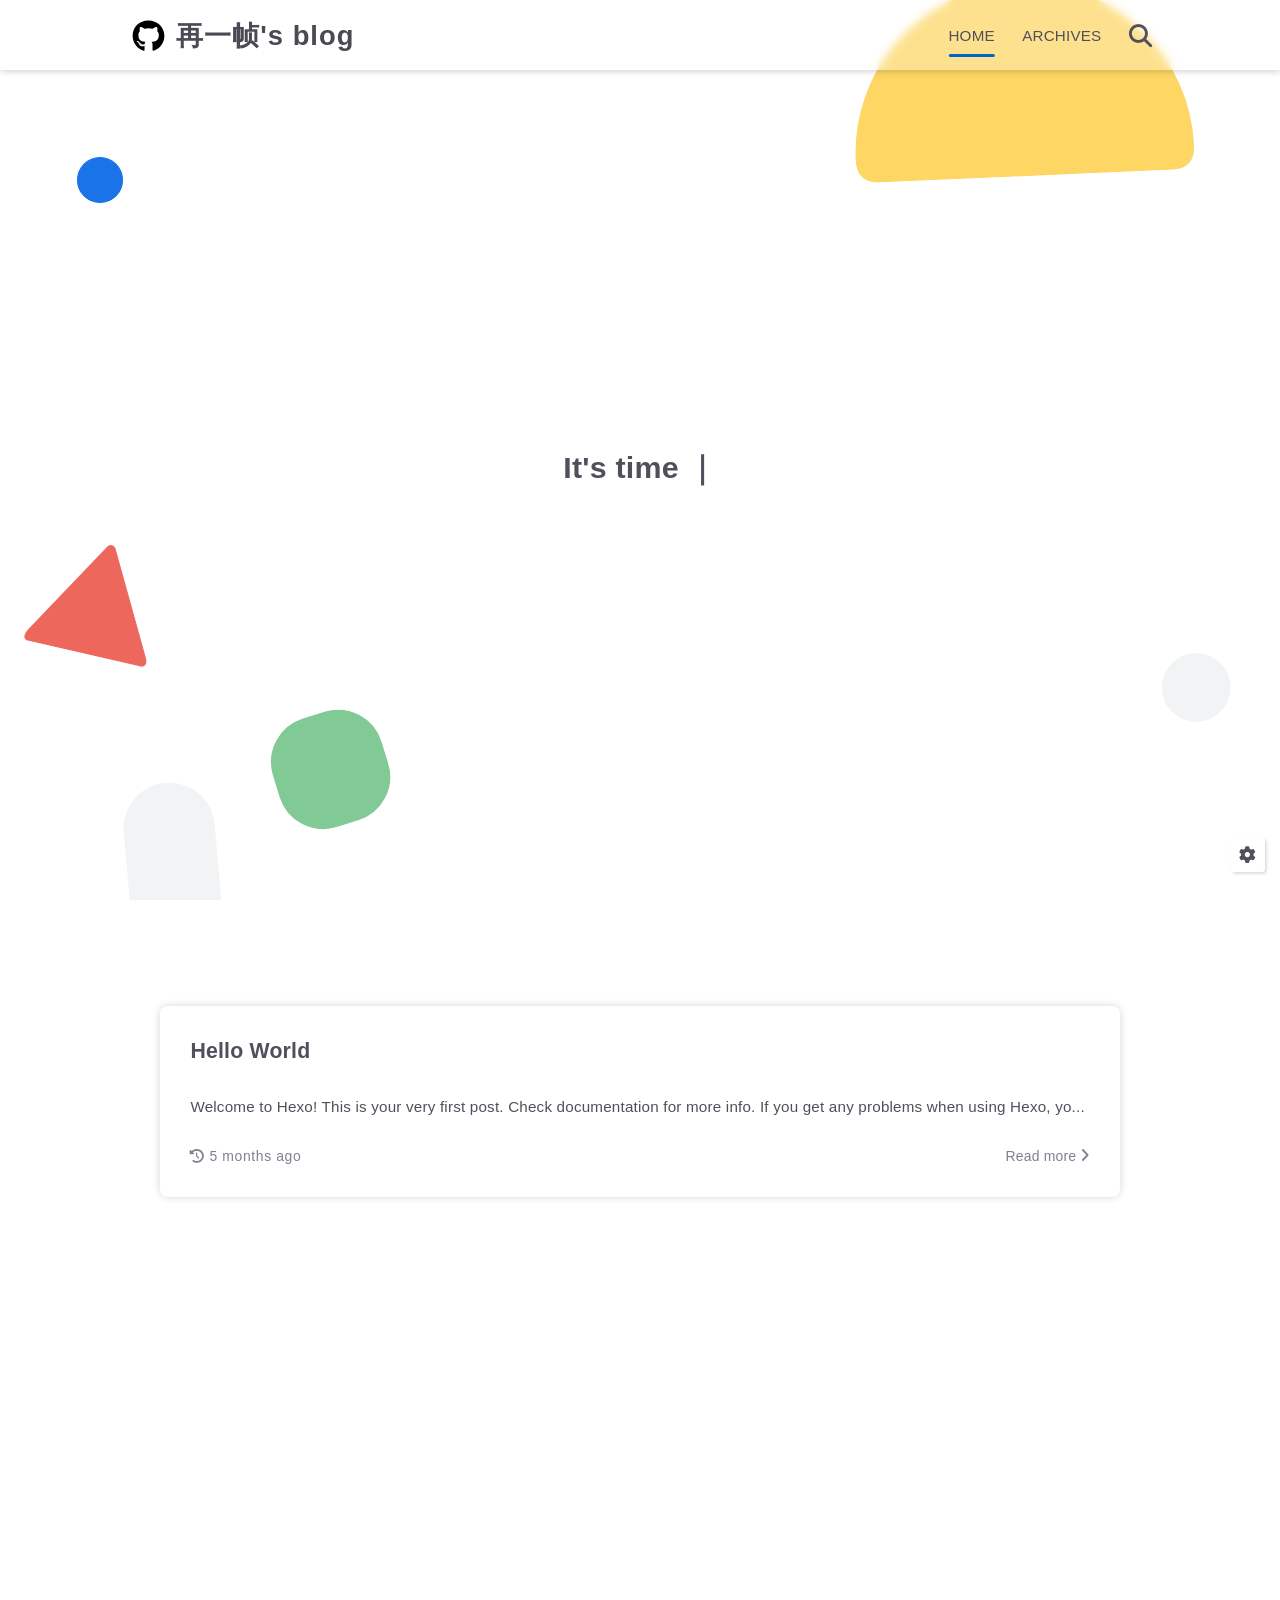
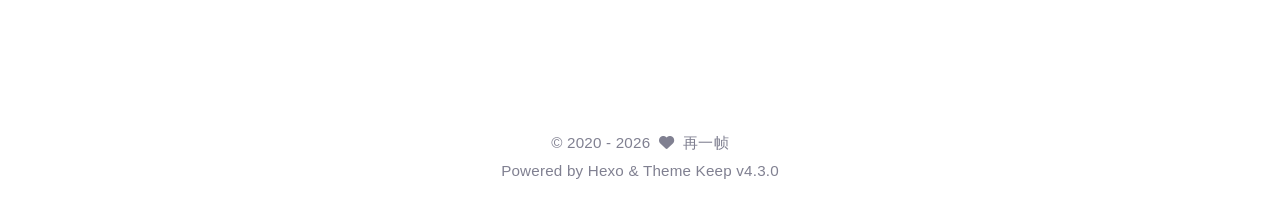
==== commit 016da18e: "Site updated: 2026-06-15 21:09:49" ====
--- a/index.html
+++ b/index.html
@@ -5,17 +5,17 @@
     <meta name="viewport" content="width=device-width, initial-scale=1, maximum-scale=1">
     <meta name="keywords" content="Hexo Theme Keep">
     <meta name="description" content="Hexo Theme Keep">
-    <meta name="author" content="Keep Team">
+    <meta name="author" content="再一帧">
     
     <title>
         
-        Keep Theme
+        再一帧&#39;s blog
     </title>
     
 <link rel="stylesheet" href="/css/style.css">
 
     
-        <link rel="shortcut icon" href="/images/logo.svg">
+        <link rel="shortcut icon" href="/images/feather.svg">
     
     
 <link rel="stylesheet" href="/font/css/fontawesome.min.css">
@@ -46,7 +46,7 @@
     <script class="keep-theme-configurations">
     const KEEP = window.KEEP || {}
     KEEP.hexo_config = {"hostname":"example.com","root":"/","language":"en"}
-    KEEP.theme_config = {"base_info":{"primary_color":"#0066cc","title":"Keep Theme","author":"Keep Team","avatar":"/images/avatar.svg","logo":"/images/logo.svg","favicon":"/images/logo.svg"},"menu":{"home":"/","archives":"/archives"},"first_screen":{"enable":true,"background_img":"/images/bg.svg","background_img_dark":"/images/bg.svg","description":"It's time to study.","hitokoto":false},"social_contact":{"enable":false,"links":{"github":null,"weixin":null,"qq":null,"weibo":null,"zhihu":null,"twitter":null,"x":null,"facebook":null,"email":null}},"scroll":{"progress_bar":false,"percent":false,"hide_header":true},"home":{"announcement":null,"category":false,"tag":false,"post_datetime":"updated"},"post":{"author_badge":{"enable":true,"level_badge":true,"custom_badge":["One","Two","Three"]},"word_count":{"wordcount":false,"min2read":false},"datetime_format":"YYYY-MM-DD HH:mm:ss","copyright_info":false,"share":false,"reward":{"enable":false,"img_link":null,"text":null,"icon":null}},"code_block":{"tools":{"enable":false,"style":"default"},"highlight_theme":"default"},"toc":{"enable":false,"number":false,"expand_all":false,"init_open":true,"layout":"right"},"website_count":{"busuanzi_count":{"enable":false,"site_uv":false,"site_pv":false,"page_pv":false}},"local_search":{"enable":false,"preload":false},"comment":{"enable":false,"use":"valine","valine":{"appid":null,"appkey":null,"server_urls":null,"placeholder":null},"gitalk":{"github_id":null,"github_admins":null,"repository":null,"client_id":null,"client_secret":null,"proxy":null},"twikoo":{"env_id":null,"region":null,"version":"1.6.39"},"waline":{"server_url":null,"reaction":false,"version":"3.3.2"},"giscus":{"repo":null,"repo_id":null,"category":"Announcements","category_id":null,"reactions_enabled":false},"artalk":{"server":null},"disqus":{"shortname":null}},"rss":{"enable":false},"lazyload":{"enable":false},"cdn":{"enable":false,"provider":"cdnjs","custom":{"enable":false,"url":null}},"pjax":{"enable":false},"footer":{"since":2020,"word_count":false,"site_deploy":{"enable":false,"provider":"github","url":null},"record":{"enable":false,"list":[{"code":null,"link":null}]}},"inject":{"enable":false,"css":[null],"js":[null]},"root":"","search_db_path":"keep-search.json","source_data":{},"version":"4.3.0"}
+    KEEP.theme_config = {"base_info":{"primary_color":"#0066cc","title":"再一帧's blog","author":"再一帧","avatar":"/images/avatar.svg","logo":"/images/github.svg","favicon":"/images/feather.svg"},"menu":{"home":"/","archives":"/archives"},"first_screen":{"enable":true,"background_img":"/images/bg.svg","background_img_dark":"/images/bg.svg","description":"It's time to study.","hitokoto":false},"social_contact":{"enable":false,"links":{"github":null,"weixin":null,"qq":null,"weibo":null,"zhihu":null,"twitter":null,"x":null,"facebook":null,"email":null}},"scroll":{"progress_bar":false,"percent":true,"hide_header":false},"home":{"announcement":null,"category":false,"tag":false,"post_datetime":"updated"},"post":{"author_badge":{"enable":true,"level_badge":true,"custom_badge":["One","Two","Three"]},"word_count":{"wordcount":false,"min2read":false},"datetime_format":"YYYY-MM-DD HH:mm:ss","copyright_info":false,"share":false,"reward":{"enable":false,"img_link":null,"text":null,"icon":null}},"code_block":{"tools":{"enable":true,"style":"default"},"highlight_theme":"default"},"toc":{"enable":true,"number":false,"expand_all":true,"init_open":true,"layout":"right"},"website_count":{"busuanzi_count":{"enable":true,"site_uv":false,"site_pv":false,"page_pv":false}},"local_search":{"enable":true,"preload":true},"comment":{"enable":false,"use":"valine","valine":{"appid":null,"appkey":null,"server_urls":null,"placeholder":null},"gitalk":{"github_id":null,"github_admins":null,"repository":null,"client_id":null,"client_secret":null,"proxy":null},"twikoo":{"env_id":null,"region":null,"version":"1.6.39"},"waline":{"server_url":null,"reaction":false,"version":"3.3.2"},"giscus":{"repo":null,"repo_id":null,"category":"Announcements","category_id":null,"reactions_enabled":false},"artalk":{"server":null},"disqus":{"shortname":null}},"rss":{"enable":false},"lazyload":{"enable":true},"cdn":{"enable":false,"provider":"cdnjs","custom":{"enable":false,"url":null}},"pjax":{"enable":false},"footer":{"since":2020,"word_count":false,"site_deploy":{"enable":false,"provider":"github","url":null},"record":{"enable":false,"list":[{"code":null,"link":null}]}},"inject":{"enable":false,"css":[null],"js":[null]},"root":"","search_db_path":"keep-search.json","source_data":{},"version":"4.3.0"}
     KEEP.language_ago = {"second":"%s seconds ago","minute":"%s minutes ago","hour":"%s hours ago","day":"%s days ago","week":"%s weeks ago","month":"%s months ago","year":"%s years ago"}
     KEEP.language_code_block = {"copy":"Copy code","copied":"Copied","fold":"Fold code block","folded":"Folded"}
     KEEP.language_copy_copyright = {"copy":"Copy copyright info","copied":"Copied","title":"Original post title","author":"Original post author","link":"Original post link"}
@@ -105,11 +105,11 @@
         <div class="left flex-start border-box">
             
                 <a class="logo-image border-box" href="/">
-                    <img src="/images/logo.svg">
+                    <img src="/images/github.svg">
                 </a>
             
             <a class="site-name border-box" href="/">
-               Keep Theme
+               再一帧&#39;s blog
             </a>
         </div>
 
@@ -138,9 +138,15 @@
                         </li>
                     
                     
+                        <li class="menu-item search search-popup-trigger">
+                            <i class="menu-text-color fas search fa-search"></i>
+                        </li>
+                    
                 </ul>
             </div>
             <div class="mobile border-box flex-start">
+                
+                    <div class="icon-item search search-popup-trigger"><i class="fas fa-search"></i></div>
                 
                 <div class="icon-item menu-bar">
                     <div class="menu-bar-middle"></div>
@@ -263,7 +269,7 @@
     <div class="copyright-info info-item">
     &copy;&nbsp;<span>2020</span>&nbsp;-&nbsp;2026
     
-            &nbsp;<i class="fas fa-heart icon-animate"></i>&nbsp;&nbsp;<a href="/">Keep Team</a>
+            &nbsp;<i class="fas fa-heart icon-animate"></i>&nbsp;&nbsp;<a href="/">再一帧</a>
         
     </div>
 
@@ -338,6 +344,35 @@
 
     <!-- local search -->
     
+        <div class="search-pop-overlay">
+    <div class="popup search-popup">
+        <div class="search-header">
+          <span class="search-input-field-pre">
+            <i class="fas fa-keyboard"></i>
+          </span>
+            <div class="search-input-container">
+                <input autocomplete="off"
+                       autocorrect="off"
+                       autocapitalize="off"
+                       placeholder="Search..."
+                       spellcheck="false"
+                       type="search"
+                       class="search-input"
+                >
+            </div>
+            <span class="close-popup-btn">
+                <i class="fas fa-times"></i>
+            </span>
+        </div>
+        <div id="search-result">
+            <div id="no-result">
+                <i class="fas fa-spinner fa-pulse fa-5x fa-fw"></i>
+            </div>
+        </div>
+    </div>
+</div>
+
+    
 
     <!-- tablet toc -->
     
@@ -367,8 +402,16 @@
 
 <!-- local search -->
 
+    
+<script src="/js/local-search.js"></script>
+
+
 
 <!-- lazyload -->
+
+    
+<script src="/js/lazyload.js"></script>
+
 
 
 <div class="">
